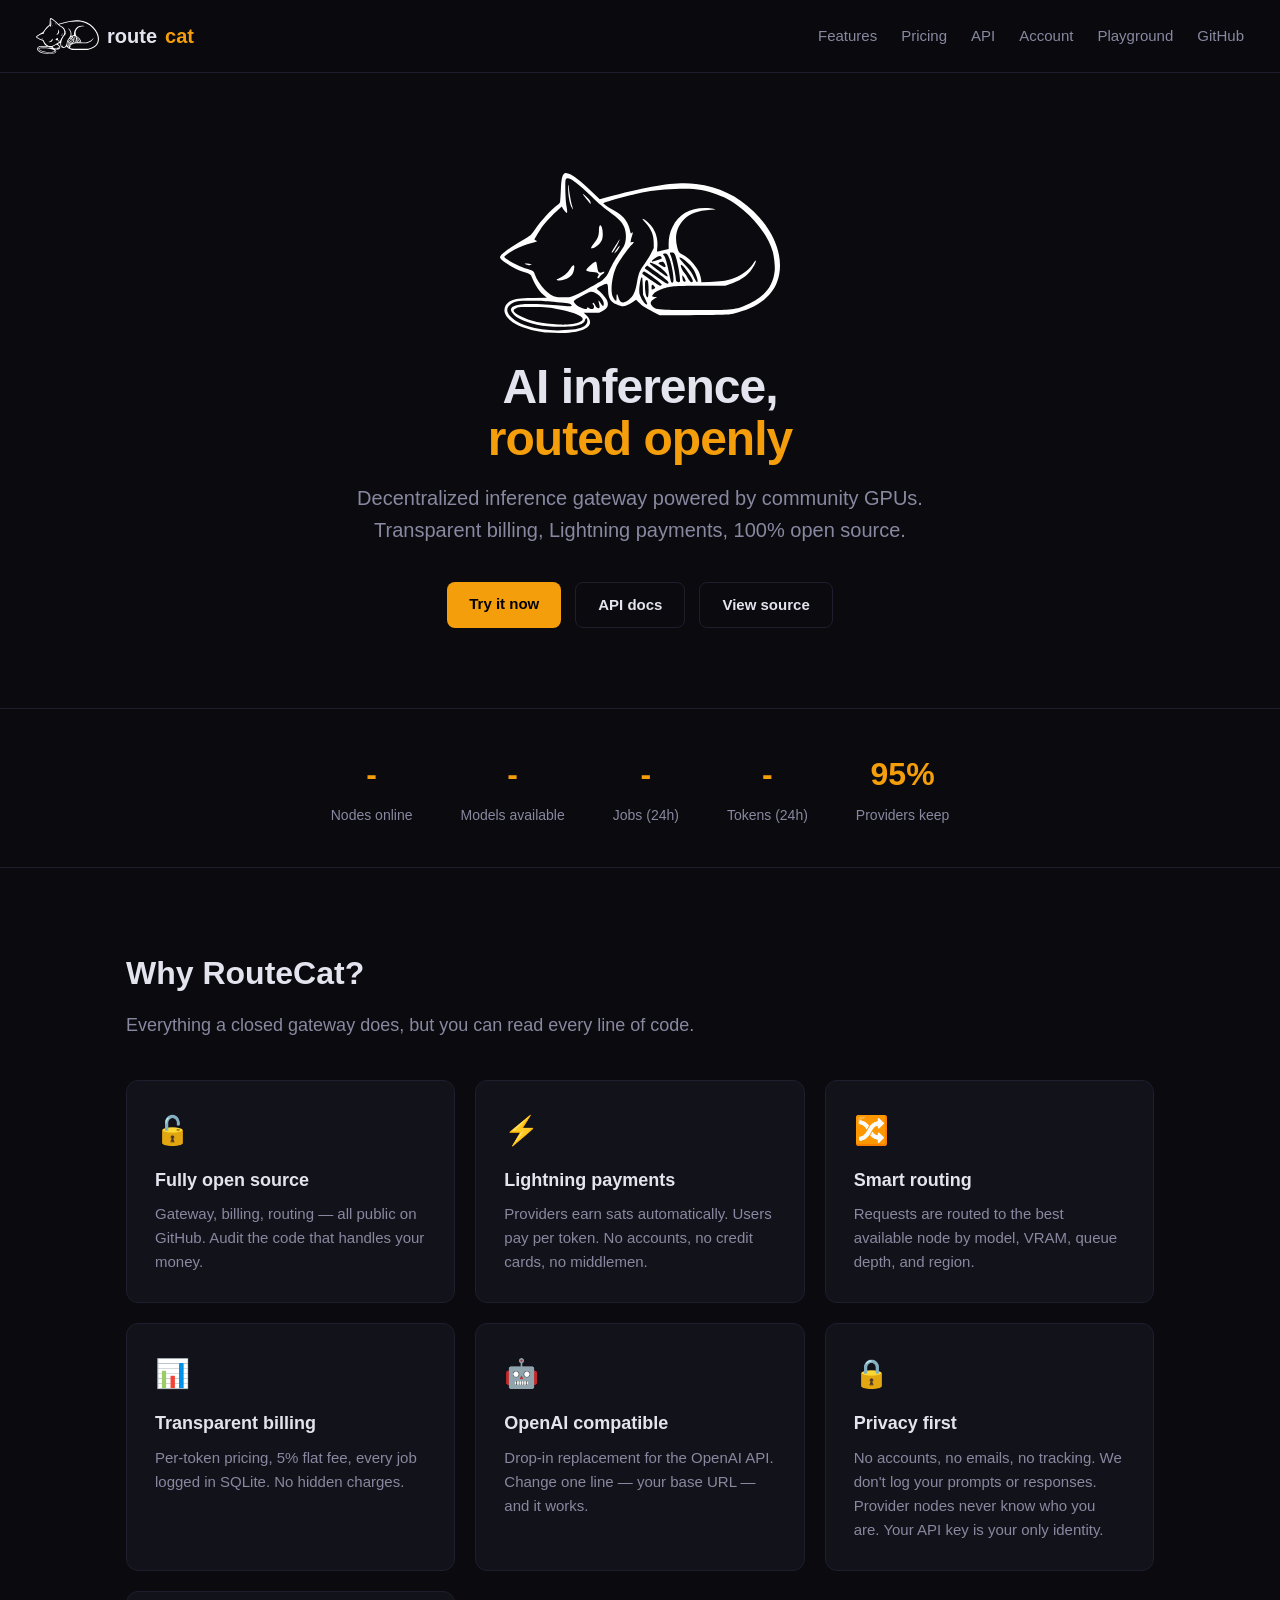
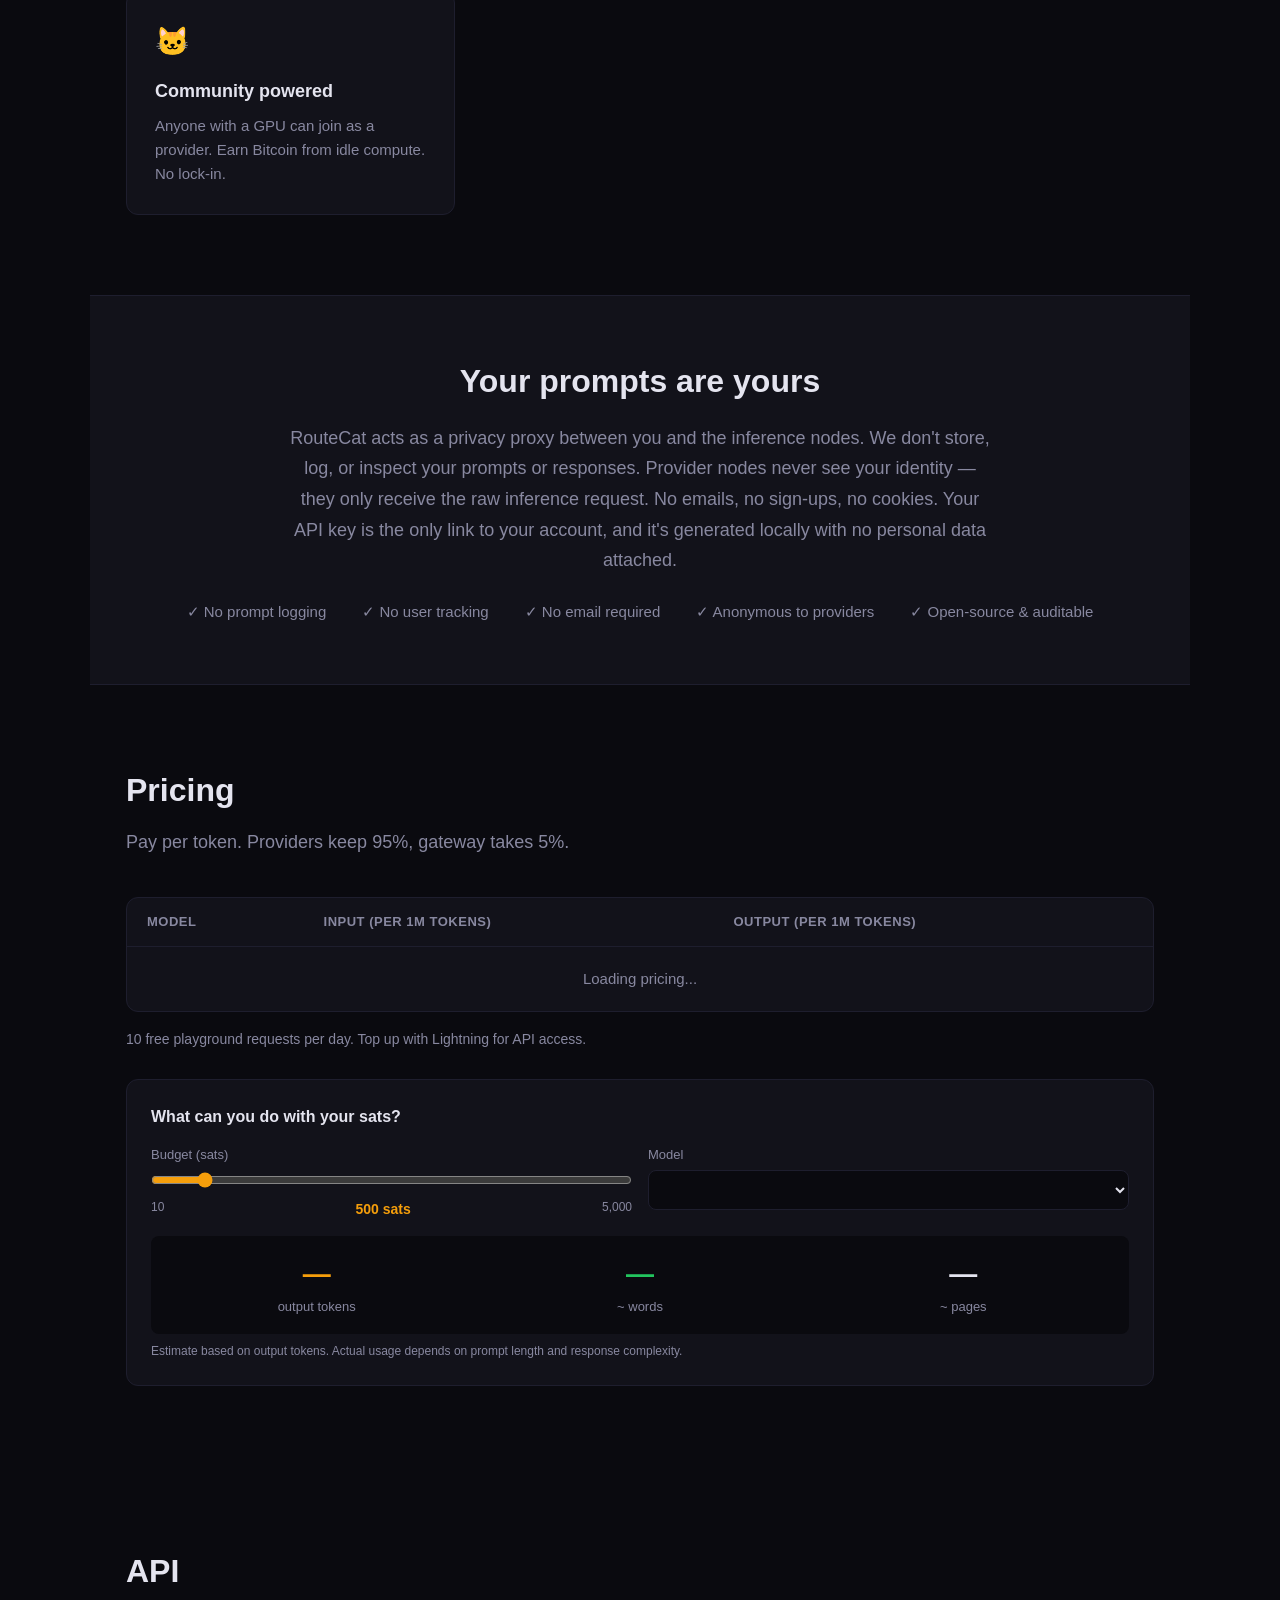
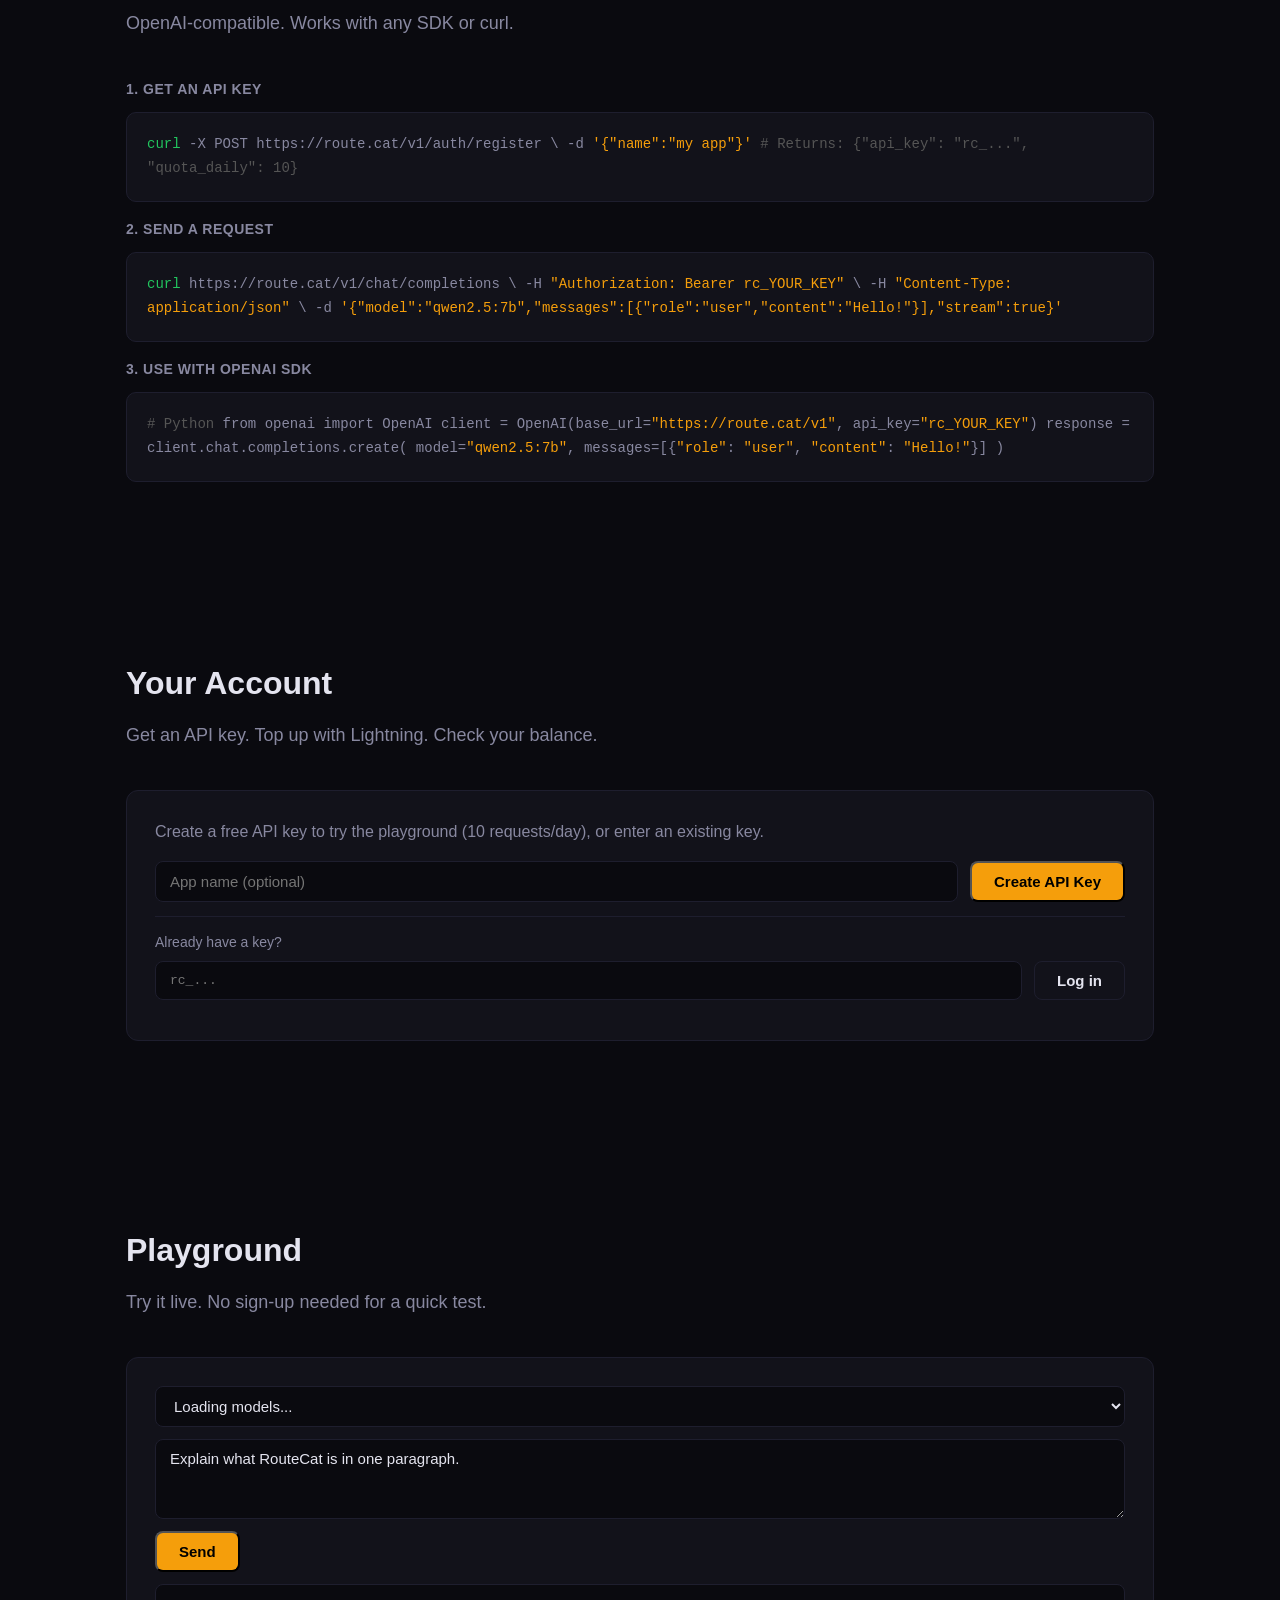
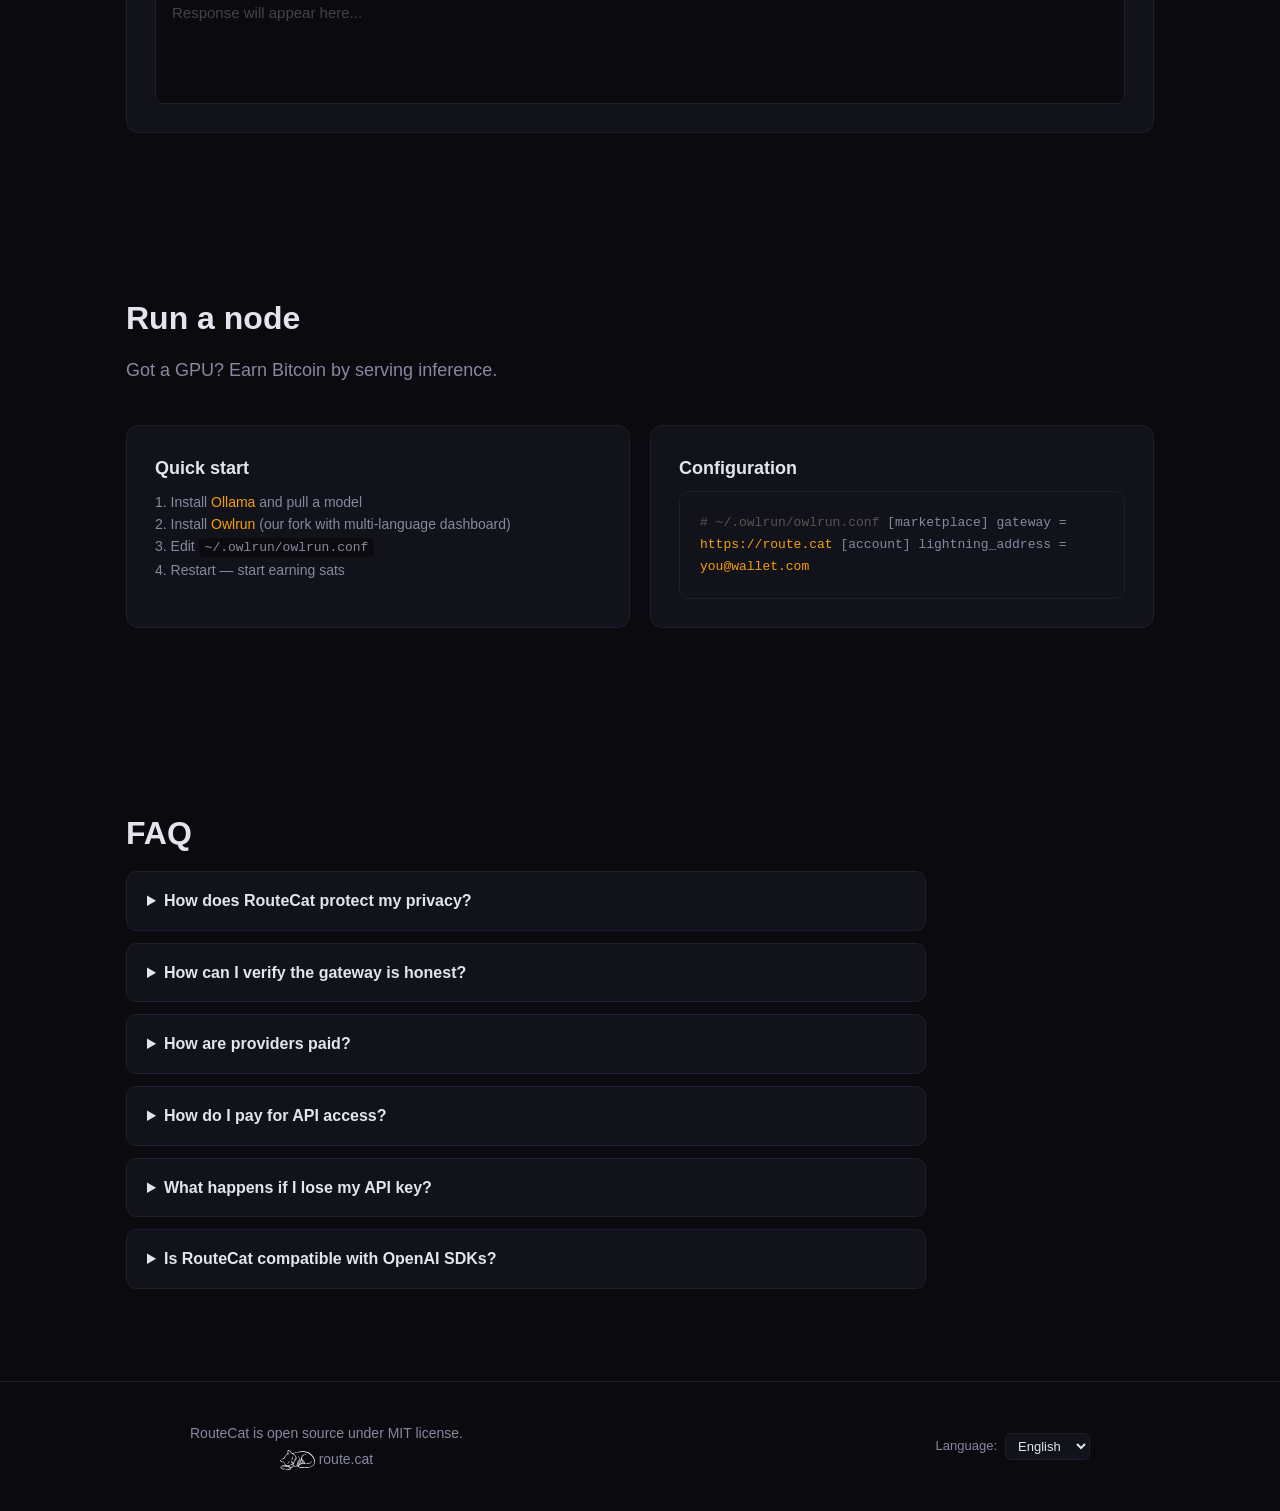
==== internal/web/static/index.html @ dd50c05f "feat: token calculator + stats bar shows "Providers keep 95%" Calculator: - Interactive slider (10-5" ====
<!DOCTYPE html>
<html lang="en">
<head>
<meta charset="UTF-8">
<meta name="viewport" content="width=device-width, initial-scale=1">
<title>RouteCat — Open-Source AI Inference Gateway</title>
<meta name="description" content="Decentralized, transparent AI inference powered by community GPUs. Pay with Lightning. 100% open source.">
<style>
  :root { --bg: #0a0a0f; --bg2: #12121a; --border: #1e1e2e; --text: #e4e4ef; --dim: #8888a0; --accent: #f59e0b; --green: #22c55e; --cat: #f59e0b; }
  * { box-sizing: border-box; margin: 0; padding: 0; }
  body { background: var(--bg); color: var(--text); font-family: -apple-system, BlinkMacSystemFont, "Segoe UI", sans-serif; line-height: 1.6; }
  a { color: var(--accent); text-decoration: none; }
  a:hover { text-decoration: underline; }

  /* Nav */
  nav { display: flex; justify-content: space-between; align-items: center; padding: 18px 36px; border-bottom: 1px solid var(--border); position: sticky; top: 0; background: rgba(10,10,15,0.95); backdrop-filter: blur(10px); z-index: 100; }
  .nav-logo { font-size: 20px; font-weight: 700; display: flex; align-items: center; gap: 8px; }
  .nav-logo span { color: var(--cat); }
  .logo-img { height: 36px; filter: invert(1); }
  .hero-logo { height: 160px; filter: invert(1); margin-bottom: 20px; }
  .nav-links { display: flex; gap: 24px; font-size: 15px; }
  .nav-links a { color: var(--dim); }
  .nav-links a:hover { color: var(--text); text-decoration: none; }
  .btn { display: inline-block; padding: 10px 22px; border-radius: 8px; font-weight: 600; font-size: 15px; cursor: pointer; transition: all 0.15s; text-decoration: none; }
  .btn-primary { background: var(--accent); color: #000; }
  .btn-primary:hover { background: #d97706; text-decoration: none; }
  .btn-outline { border: 1px solid var(--border); color: var(--text); background: transparent; }
  .btn-outline:hover { border-color: var(--accent); text-decoration: none; }

  /* Hero */
  .hero { text-align: center; padding: 100px 24px 80px; max-width: 800px; margin: 0 auto; }
  .hero-cat { font-size: 72px; margin-bottom: 20px; }
  .hero h1 { font-size: 48px; font-weight: 800; letter-spacing: -1px; margin-bottom: 16px; line-height: 1.1; }
  .hero h1 em { font-style: normal; color: var(--accent); }
  .hero p { font-size: 20px; color: var(--dim); margin-bottom: 36px; max-width: 600px; margin-left: auto; margin-right: auto; }
  .hero-btns { display: flex; gap: 14px; justify-content: center; flex-wrap: wrap; }

  /* Sections */
  section { padding: 80px 36px; max-width: 1100px; margin: 0 auto; }
  section h2 { font-size: 32px; font-weight: 700; margin-bottom: 12px; }
  section .subtitle { color: var(--dim); font-size: 18px; margin-bottom: 40px; }

  /* Features grid */
  .features { display: grid; grid-template-columns: repeat(auto-fit, minmax(280px, 1fr)); gap: 20px; }
  .feature { background: var(--bg2); border: 1px solid var(--border); border-radius: 12px; padding: 28px; }
  .feature-icon { font-size: 28px; margin-bottom: 12px; }
  .feature h3 { font-size: 18px; font-weight: 600; margin-bottom: 8px; }
  .feature p { font-size: 15px; color: var(--dim); }
  @media (max-width: 768px) { .features { grid-template-columns: 1fr; } }

  /* Pricing */
  .pricing-table { background: var(--bg2); border: 1px solid var(--border); border-radius: 12px; overflow: hidden; }
  .pricing-table table { width: 100%; border-collapse: collapse; }
  .pricing-table th { text-align: left; padding: 14px 20px; font-size: 13px; text-transform: uppercase; letter-spacing: 0.5px; color: var(--dim); border-bottom: 1px solid var(--border); }
  .pricing-table td { padding: 12px 20px; font-size: 15px; border-bottom: 1px solid var(--border); }
  .pricing-table tr:last-child td { border-bottom: none; }
  .pricing-table .price { color: var(--accent); font-weight: 600; font-variant-numeric: tabular-nums; }
  .pricing-note { margin-top: 16px; font-size: 14px; color: var(--dim); }

  /* API docs */
  .code-block { background: var(--bg2); border: 1px solid var(--border); border-radius: 10px; padding: 20px; font-family: "SF Mono", "Fira Code", monospace; font-size: 14px; overflow-x: auto; line-height: 1.7; color: var(--dim); margin-bottom: 16px; }
  .code-block .cmd { color: var(--green); }
  .code-block .str { color: var(--accent); }
  .code-block .comment { color: #555; }

  /* Playground */
  .playground { background: var(--bg2); border: 1px solid var(--border); border-radius: 12px; padding: 28px; }
  .pg-row { display: flex; gap: 12px; margin-bottom: 12px; }
  .pg-row select, .pg-row input, .pg-row textarea { flex: 1; padding: 10px 14px; background: var(--bg); color: var(--text); border: 1px solid var(--border); border-radius: 8px; font-size: 15px; font-family: inherit; }
  .pg-row textarea { min-height: 80px; resize: vertical; }
  #pg-output { background: var(--bg); border: 1px solid var(--border); border-radius: 8px; padding: 16px; min-height: 120px; font-size: 15px; line-height: 1.6; white-space: pre-wrap; color: var(--text); }
  #pg-output:empty::before { content: "Response will appear here..."; color: #444; }

  /* Stats bar */
  .stats-bar { display: flex; justify-content: center; gap: 48px; padding: 40px 24px; border-top: 1px solid var(--border); border-bottom: 1px solid var(--border); }
  .stat-item { text-align: center; }
  .stat-num { font-size: 32px; font-weight: 700; color: var(--accent); }
  .stat-label { font-size: 14px; color: var(--dim); margin-top: 4px; }

  /* Footer */
  footer { text-align: center; padding: 40px 24px; color: var(--dim); font-size: 14px; border-top: 1px solid var(--border); }
  footer a { color: var(--dim); }
</style>
</head>
<body>

<nav>
  <div class="nav-logo"><img src="/logo.svg" alt="RouteCat" class="logo-img"> route<span>cat</span></div>
  <div class="nav-links">
    <a href="#features" data-i18n="nav.feat">Features</a>
    <a href="#pricing" data-i18n="nav.price">Pricing</a>
    <a href="#api" data-i18n="nav.api">API</a>
    <a href="#account" data-i18n="nav.acct">Account</a>
    <a href="#playground" data-i18n="nav.pg">Playground</a>
    <a href="https://github.com/aaronFortuno/routecat" target="_blank">GitHub</a>
  </div>
</nav>

<div class="hero">
  <img src="/logo.svg" alt="RouteCat" class="hero-logo">
  <h1 data-i18n="hero.title">AI inference,<br><em>routed openly</em></h1>
  <p data-i18n="hero.sub">Decentralized inference gateway powered by community GPUs. Transparent billing, Lightning payments, 100% open source.</p>
  <div class="hero-btns">
    <a href="#playground" class="btn btn-primary" data-i18n="try">Try it now</a>
    <a href="#api" class="btn btn-outline" data-i18n="api.docs">API docs</a>
    <a href="https://github.com/aaronFortuno/routecat" class="btn btn-outline" target="_blank" data-i18n="source">View source</a>
  </div>
</div>

<div class="stats-bar">
  <div class="stat-item"><div class="stat-num" id="st-nodes">-</div><div class="stat-label" data-i18n="stats.nodes">Nodes online</div></div>
  <div class="stat-item"><div class="stat-num" id="st-models">-</div><div class="stat-label" data-i18n="stats.models">Models available</div></div>
  <div class="stat-item"><div class="stat-num" id="st-jobs-24h">-</div><div class="stat-label" data-i18n="stats.jobs">Jobs (24h)</div></div>
  <div class="stat-item"><div class="stat-num" id="st-tokens-24h">-</div><div class="stat-label" data-i18n="stats.tokens">Tokens (24h)</div></div>
  <div class="stat-item"><div class="stat-num" id="st-fee">95%</div><div class="stat-label" data-i18n="stats.fee">Providers keep</div></div>
</div>

<section id="features">
  <h2 data-i18n="feat.title">Why RouteCat?</h2>
  <p class="subtitle" data-i18n="feat.sub">Everything a closed gateway does, but you can read every line of code.</p>
  <div class="features">
    <div class="feature">
      <div class="feature-icon">🔓</div>
      <h3 data-i18n="feat.open.t">Fully open source</h3>
      <p data-i18n="feat.open.p">Gateway, billing, routing — all public on GitHub. Audit the code that handles your money.</p>
    </div>
    <div class="feature">
      <div class="feature-icon">⚡</div>
      <h3 data-i18n="feat.ln.t">Lightning payments</h3>
      <p data-i18n="feat.ln.p">Providers earn sats automatically. Users pay per token. No accounts, no credit cards, no middlemen.</p>
    </div>
    <div class="feature">
      <div class="feature-icon">🔀</div>
      <h3 data-i18n="feat.route.t">Smart routing</h3>
      <p data-i18n="feat.route.p">Requests are routed to the best available node by model, VRAM, queue depth, and region.</p>
    </div>
    <div class="feature">
      <div class="feature-icon">📊</div>
      <h3 data-i18n="feat.bill.t">Transparent billing</h3>
      <p data-i18n="feat.bill.p">Per-token pricing, 5% flat fee, every job logged in SQLite. No hidden charges.</p>
    </div>
    <div class="feature">
      <div class="feature-icon">🤖</div>
      <h3 data-i18n="feat.api.t">OpenAI compatible</h3>
      <p data-i18n="feat.api.p">Drop-in replacement for the OpenAI API. Change one line — your base URL — and it works.</p>
    </div>
    <div class="feature">
      <div class="feature-icon">🔒</div>
      <h3 data-i18n="feat.priv.t">Privacy first</h3>
      <p data-i18n="feat.priv.p">No accounts, no emails, no tracking. We don't log your prompts or responses. Provider nodes never know who you are. Your API key is your only identity.</p>
    </div>
    <div class="feature">
      <div class="feature-icon">🐱</div>
      <h3 data-i18n="feat.comm.t">Community powered</h3>
      <p data-i18n="feat.comm.p">Anyone with a GPU can join as a provider. Earn Bitcoin from idle compute. No lock-in.</p>
    </div>
  </div>
</section>

<section id="privacy" style="text-align:center;padding:60px 36px;border-top:1px solid var(--border);border-bottom:1px solid var(--border);background:var(--bg2)">
  <h2 style="margin-bottom:16px" data-i18n="priv.title">Your prompts are yours</h2>
  <p style="color:var(--dim);font-size:18px;max-width:700px;margin:0 auto 24px;line-height:1.7" data-i18n="priv.body">RouteCat acts as a privacy proxy between you and the inference nodes. We don't store, log, or inspect your prompts or responses. Provider nodes never see your identity — they only receive the raw inference request. No emails, no sign-ups, no cookies. Your API key is the only link to your account, and it's generated locally with no personal data attached.</p>
  <div style="display:flex;justify-content:center;gap:36px;flex-wrap:wrap;color:var(--dim);font-size:15px">
    <span>&#10003; No prompt logging</span>
    <span>&#10003; No user tracking</span>
    <span>&#10003; No email required</span>
    <span>&#10003; Anonymous to providers</span>
    <span>&#10003; Open-source & auditable</span>
  </div>
</section>

<section id="pricing">
  <h2 data-i18n="pricing.title">Pricing</h2>
  <p class="subtitle" data-i18n="pricing.sub">Pay per token. Providers keep 95%, gateway takes 5%.</p>
  <div class="pricing-table">
    <table>
      <thead><tr><th>Model</th><th>Input (per 1M tokens)</th><th>Output (per 1M tokens)</th></tr></thead>
      <tbody id="pricing-body">
        <tr><td colspan="3" style="color:var(--dim);text-align:center;padding:20px">Loading pricing...</td></tr>
      </tbody>
    </table>
  </div>
  <div class="pricing-note" data-i18n="pricing.note">10 free playground requests per day. Top up with Lightning for API access.</div>

  <!-- Token calculator -->
  <div style="margin-top:28px;padding:24px;background:var(--bg2);border:1px solid var(--border);border-radius:12px">
    <h3 style="font-size:16px;font-weight:600;margin-bottom:16px;color:var(--text)" data-i18n="calc.title">What can you do with your sats?</h3>
    <div style="display:flex;gap:16px;flex-wrap:wrap;align-items:flex-start">
      <div style="flex:1;min-width:200px">
        <label style="font-size:13px;color:var(--dim);display:block;margin-bottom:4px" data-i18n="calc.budget">Budget (sats)</label>
        <input type="range" id="calc-sats" min="10" max="5000" step="10" value="500" oninput="updateCalc()" style="width:100%;accent-color:var(--accent);cursor:pointer" />
        <div style="display:flex;justify-content:space-between;font-size:12px;color:var(--dim);margin-top:2px"><span>10</span><span id="calc-sats-val" style="color:var(--accent);font-weight:700;font-size:14px">500 sats</span><span>5,000</span></div>
      </div>
      <div style="flex:1;min-width:200px">
        <label style="font-size:13px;color:var(--dim);display:block;margin-bottom:4px" data-i18n="calc.model">Model</label>
        <select id="calc-model" onchange="updateCalc()" style="width:100%;padding:10px;border-radius:8px;border:1px solid var(--border);background:var(--bg);color:var(--text);font-size:14px;cursor:pointer"></select>
      </div>
    </div>
    <div id="calc-result" style="margin-top:16px;padding:16px;background:var(--bg);border-radius:8px;display:flex;gap:24px;flex-wrap:wrap">
      <div style="text-align:center;flex:1;min-width:120px">
        <div id="calc-tokens" style="font-size:28px;font-weight:700;color:var(--accent)">—</div>
        <div style="font-size:13px;color:var(--dim)" data-i18n="calc.output_tokens">output tokens</div>
      </div>
      <div style="text-align:center;flex:1;min-width:120px">
        <div id="calc-words" style="font-size:28px;font-weight:700;color:var(--green)">—</div>
        <div style="font-size:13px;color:var(--dim)" data-i18n="calc.words">~ words</div>
      </div>
      <div style="text-align:center;flex:1;min-width:120px">
        <div id="calc-pages" style="font-size:28px;font-weight:700;color:var(--text)">—</div>
        <div style="font-size:13px;color:var(--dim)" data-i18n="calc.pages">~ pages</div>
      </div>
    </div>
    <div style="margin-top:8px;font-size:12px;color:var(--dim)" data-i18n="calc.note">Estimate based on output tokens. Actual usage depends on prompt length and response complexity.</div>
  </div>
</section>

<section id="api">
  <h2 data-i18n="api.title">API</h2>
  <p class="subtitle" data-i18n="api.sub">OpenAI-compatible. Works with any SDK or curl.</p>

  <h3 style="margin-bottom:12px;color:var(--dim);font-size:14px;text-transform:uppercase;letter-spacing:0.5px">1. Get an API key</h3>
  <div class="code-block">
<span class="cmd">curl</span> -X POST https://route.cat/v1/auth/register \
  -d <span class="str">'{"name":"my app"}'</span>
<span class="comment"># Returns: {"api_key": "rc_...", "quota_daily": 10}</span>
  </div>

  <h3 style="margin-bottom:12px;color:var(--dim);font-size:14px;text-transform:uppercase;letter-spacing:0.5px">2. Send a request</h3>
  <div class="code-block">
<span class="cmd">curl</span> https://route.cat/v1/chat/completions \
  -H <span class="str">"Authorization: Bearer rc_YOUR_KEY"</span> \
  -H <span class="str">"Content-Type: application/json"</span> \
  -d <span class="str">'{"model":"qwen2.5:7b","messages":[{"role":"user","content":"Hello!"}],"stream":true}'</span>
  </div>

  <h3 style="margin-bottom:12px;color:var(--dim);font-size:14px;text-transform:uppercase;letter-spacing:0.5px">3. Use with OpenAI SDK</h3>
  <div class="code-block">
<span class="comment"># Python</span>
from openai import OpenAI
client = OpenAI(base_url=<span class="str">"https://route.cat/v1"</span>, api_key=<span class="str">"rc_YOUR_KEY"</span>)
response = client.chat.completions.create(
    model=<span class="str">"qwen2.5:7b"</span>,
    messages=[{<span class="str">"role"</span>: <span class="str">"user"</span>, <span class="str">"content"</span>: <span class="str">"Hello!"</span>}]
)
  </div>
</section>

<section id="account">
  <h2 data-i18n="account.title">Your Account</h2>
  <p class="subtitle" data-i18n="account.sub">Get an API key. Top up with Lightning. Check your balance.</p>
  <div class="playground" style="margin-bottom:24px">
    <div id="acct-no-key">
      <p style="color:var(--dim);margin-bottom:16px">Create a free API key to try the playground (10 requests/day), or enter an existing key.</p>
      <div class="pg-row">
        <input id="acct-name" type="text" placeholder="App name (optional)" style="flex:1" />
        <button class="btn btn-primary" onclick="createKey()" style="flex:none">Create API Key</button>
      </div>
      <div style="margin-top:14px;padding-top:14px;border-top:1px solid var(--border)">
        <p style="color:var(--dim);font-size:14px;margin-bottom:8px">Already have a key?</p>
        <div class="pg-row">
          <input id="acct-login-key" type="text" placeholder="rc_..." style="flex:1;font-family:monospace;font-size:13px" />
          <button class="btn btn-outline" onclick="loginWithKey()" style="flex:none">Log in</button>
        </div>
        <div id="acct-login-error" style="display:none;color:#ef4444;font-size:13px;margin-top:6px"></div>
      </div>
    </div>
    <!-- Key reveal dialog (shown once on creation) -->
    <div id="acct-key-reveal" style="display:none;padding:20px;background:var(--bg);border:2px solid var(--accent);border-radius:10px;margin-bottom:16px">
      <p style="color:var(--accent);font-weight:700;font-size:15px;margin-bottom:8px">&#9888; Save your API Key now!</p>
      <p style="color:var(--dim);font-size:13px;margin-bottom:12px">This key will not be shown again. If you lose it, you lose access to any funds deposited. Copy it and store it safely.</p>
      <div style="display:flex;gap:8px;align-items:center">
        <input id="acct-key-copy" type="text" readonly style="flex:1;padding:10px;background:var(--bg2);color:var(--accent);border:1px solid var(--border);border-radius:6px;font-family:monospace;font-size:13px" />
        <button class="btn btn-primary" onclick="copyKey()" id="acct-copy-btn" style="flex:none;padding:10px 18px">Copy</button>
      </div>
      <button class="btn btn-outline" onclick="dismissKeyReveal()" style="margin-top:12px;width:100%">I've saved my key — continue</button>
    </div>
    <div id="acct-has-key" style="display:none">
      <div class="stat" style="margin-bottom:8px"><span class="stat-label">API Key</span><span style="display:flex;align-items:center;gap:8px"><span class="stat-value" id="acct-key" style="font-family:monospace;font-size:13px;color:var(--dim)"></span><button onclick="logout()" style="background:none;border:1px solid var(--border);color:var(--dim);border-radius:4px;padding:2px 8px;cursor:pointer;font-size:11px">Logout</button></span></div>
      <div class="stat" style="margin-bottom:8px"><span class="stat-label">Balance</span><span class="stat-value" id="acct-balance" style="color:var(--green);font-weight:700">0 sats</span></div>
      <div class="stat" style="margin-bottom:16px"><span class="stat-label">Free requests remaining</span><span class="stat-value" id="acct-free">-</span></div>
      <div style="display:flex;gap:8px;align-items:center;flex-wrap:wrap">
        <span style="font-size:14px;color:var(--dim)">Top up:</span>
        <button class="btn btn-outline" onclick="topUp(100)" style="padding:6px 14px;font-size:13px">100 sats</button>
        <button class="btn btn-outline" onclick="topUp(500)" style="padding:6px 14px;font-size:13px">500 sats</button>
        <button class="btn btn-outline" onclick="topUp(1000)" style="padding:6px 14px;font-size:13px">1,000 sats</button>
        <button class="btn btn-outline" onclick="topUp(5000)" style="padding:6px 14px;font-size:13px">5,000 sats</button>
      </div>
      <div id="acct-invoice" style="display:none;margin-top:16px;padding:16px;background:var(--bg);border:1px solid var(--border);border-radius:10px">
        <p style="font-size:14px;color:var(--dim);margin-bottom:8px">Pay this Lightning invoice:</p>
        <textarea id="acct-bolt11" readonly style="width:100%;height:60px;background:var(--bg2);color:var(--text);border:1px solid var(--border);border-radius:6px;padding:8px;font-size:11px;font-family:monospace;resize:none;box-sizing:border-box"></textarea>
        <div style="display:flex;justify-content:space-between;align-items:center;margin-top:8px">
          <span id="acct-inv-status" style="font-size:13px;color:var(--dim)">Waiting for payment...</span>
          <button class="btn btn-outline" onclick="copyInvoice()" style="padding:4px 12px;font-size:12px">Copy</button>
        </div>
      </div>
    </div>
  </div>
</section>

<section id="playground">
  <h2 data-i18n="pg.title">Playground</h2>
  <p class="subtitle" data-i18n="pg.sub">Try it live. No sign-up needed for a quick test.</p>
  <div class="playground">
    <div class="pg-row">
      <select id="pg-model"><option value="">Loading models...</option></select>
    </div>
    <div class="pg-row">
      <textarea id="pg-input" placeholder="Type your message...">Explain what RouteCat is in one paragraph.</textarea>
    </div>
    <div class="pg-row">
      <button class="btn btn-primary" onclick="runPlayground()" id="pg-btn" style="flex:none">Send</button>
    </div>
    <div id="pg-output"></div>
  </div>
</section>

<section id="providers">
  <h2 data-i18n="prov.title">Run a node</h2>
  <p class="subtitle" data-i18n="prov.sub">Got a GPU? Earn Bitcoin by serving inference.</p>
  <div style="display:grid;grid-template-columns:1fr 1fr;gap:20px;margin-bottom:20px">
    <div class="feature">
      <h3 style="margin-bottom:8px">Quick start</h3>
      <p style="font-size:14px;color:var(--dim);line-height:1.6">1. Install <a href="https://ollama.com">Ollama</a> and pull a model<br>2. Install <a href="https://github.com/aaronFortuno/owlrun">Owlrun</a> (our fork with multi-language dashboard)<br>3. Edit <code style="background:var(--bg);padding:2px 6px;border-radius:4px;font-size:13px">~/.owlrun/owlrun.conf</code><br>4. Restart — start earning sats</p>
    </div>
    <div class="feature">
      <h3 style="margin-bottom:8px">Configuration</h3>
      <div class="code-block" style="margin:0;font-size:13px">
<span class="comment"># ~/.owlrun/owlrun.conf</span>
[marketplace]
gateway = <span class="str">https://route.cat</span>

[account]
lightning_address = <span class="str">you@wallet.com</span>
      </div>
    </div>
  </div>
</section>

<section id="faq">
  <h2 data-i18n="faq.title">FAQ</h2>
  <div style="max-width:800px">
    <details style="margin-bottom:12px;padding:16px 20px;background:var(--bg2);border:1px solid var(--border);border-radius:10px">
      <summary style="cursor:pointer;font-weight:600;font-size:16px;color:var(--text)">How does RouteCat protect my privacy?</summary>
      <p style="margin-top:10px;color:var(--dim);line-height:1.7">RouteCat acts as a proxy between you and the inference nodes. Your prompts and responses are forwarded in real time and never stored. Provider nodes only see the raw model request — they don't know who you are. No emails, no cookies, no tracking. Your API key is your only identity, and it carries no personal information.</p>
    </details>
    <details style="margin-bottom:12px;padding:16px 20px;background:var(--bg2);border:1px solid var(--border);border-radius:10px">
      <summary style="cursor:pointer;font-weight:600;font-size:16px;color:var(--text)">How can I verify the gateway is honest?</summary>
      <p style="margin-top:10px;color:var(--dim);line-height:1.7">Three ways: (1) The code is <a href="https://github.com/aaronFortuno/routecat">open source</a> — read it yourself. (2) The <code>/v1/stats</code> endpoint shows the exact git commit hash of the running binary — you can rebuild from source and compare. (3) The <code>/v1/audit</code> endpoint shows all completed jobs with token counts, earnings, and fees — no hidden charges.</p>
    </details>
    <details style="margin-bottom:12px;padding:16px 20px;background:var(--bg2);border:1px solid var(--border);border-radius:10px">
      <summary style="cursor:pointer;font-weight:600;font-size:16px;color:var(--text)">How are providers paid?</summary>
      <p style="margin-top:10px;color:var(--dim);line-height:1.7">Providers set a Lightning address and a payout threshold (in sats). When their earned balance exceeds the threshold, the gateway automatically sends a Lightning payment. Providers keep 95% of every job — the gateway takes a flat 5% fee. All payouts are verifiable on-chain via the payment hash.</p>
    </details>
    <details style="margin-bottom:12px;padding:16px 20px;background:var(--bg2);border:1px solid var(--border);border-radius:10px">
      <summary style="cursor:pointer;font-weight:600;font-size:16px;color:var(--text)">How do I pay for API access?</summary>
      <p style="margin-top:10px;color:var(--dim);line-height:1.7">Create an API key (free, 10 playground requests/day). For API access, top up your balance by paying a Lightning invoice — any amount from 10 to 100,000 sats. Your balance is deducted per-token based on the model's pricing. No subscriptions, no minimum commitments.</p>
    </details>
    <details style="margin-bottom:12px;padding:16px 20px;background:var(--bg2);border:1px solid var(--border);border-radius:10px">
      <summary style="cursor:pointer;font-weight:600;font-size:16px;color:var(--text)">What happens if I lose my API key?</summary>
      <p style="margin-top:10px;color:var(--dim);line-height:1.7">Your API key is shown only once when you create it. If you lose it, you lose access to any remaining balance. There is no recovery mechanism — this is by design, as we don't collect any personal data to verify your identity. Always save your key securely.</p>
    </details>
    <details style="margin-bottom:12px;padding:16px 20px;background:var(--bg2);border:1px solid var(--border);border-radius:10px">
      <summary style="cursor:pointer;font-weight:600;font-size:16px;color:var(--text)">Is RouteCat compatible with OpenAI SDKs?</summary>
      <p style="margin-top:10px;color:var(--dim);line-height:1.7">Yes. Set <code>base_url="https://route.cat/v1"</code> and your API key in any OpenAI-compatible client (Python, Node.js, curl). Streaming, chat completions, and model listing all work the same way.</p>
    </details>
  </div>
</section>

<footer>
  <div style="display:flex;justify-content:space-between;align-items:center;flex-wrap:wrap;gap:16px;max-width:900px;margin:0 auto">
    <div>
      <p>RouteCat is <a href="https://github.com/aaronFortuno/routecat">open source</a> under MIT license.</p>
      <p style="margin-top:4px"><img src="/logo.svg" alt="RouteCat" style="height:20px;filter:invert(1);vertical-align:middle"> route.cat</p>
    </div>
    <div style="display:flex;align-items:center;gap:8px">
      <span style="font-size:13px">Language:</span>
      <select id="lang-select" onchange="switchLang(this.value)" style="padding:4px 8px;border-radius:6px;border:1px solid var(--border);background:var(--bg2);color:var(--text);font-size:13px;cursor:pointer">
        <option value="en">English</option>
        <option value="ca">Catal&agrave;</option>
        <option value="es">Espa&ntilde;ol</option>
      </select>
    </div>
  </div>
</footer>

<script>
function formatTokens(n) {
  if (n >= 1000000) return (n/1000000).toFixed(1) + 'M';
  if (n >= 1000) return (n/1000).toFixed(1) + 'K';
  return n.toString();
}

// Load live stats
async function loadStats() {
  try {
    // Gateway stats
    var sr = await fetch('/v1/stats');
    var stats = await sr.json();
    document.getElementById('st-nodes').textContent = stats.nodes_online || 0;
    document.getElementById('st-jobs-24h').textContent = (stats.jobs_24h || 0).toLocaleString();
    document.getElementById('st-tokens-24h').textContent = formatTokens(stats.tokens_24h || 0);

    // Models
    var r = await fetch('/v1/models');
    var d = await r.json();
    var models = d.data || [];
    document.getElementById('st-models').textContent = models.length;

    // Pricing table (sorted by output price descending — best models first)
    if (models.length > 0) {
      var rows = models.sort(function(a,b) {
        var pa = (a.routecat_pricing || {}).per_m_output_usd || 0;
        var pb = (b.routecat_pricing || {}).per_m_output_usd || 0;
        return pb - pa;
      }).map(function(m) {
        var p = m.routecat_pricing;
        var inp = p ? '$' + p.per_m_input_usd.toFixed(4) : '—';
        var out = p ? '$' + p.per_m_output_usd.toFixed(4) : '—';
        return '<tr><td>' + m.id + '</td><td class="price">' + inp + '</td><td class="price">' + out + '</td></tr>';
      }).join('');
      document.getElementById('pricing-body').innerHTML = rows;
    }

    // Calculator
    updateCalcModels(models);

    // Playground model selector (sorted by price desc, with pricing)
    var sel = document.getElementById('pg-model');
    sel.innerHTML = models.sort(function(a,b) {
      var pa = (a.routecat_pricing || {}).per_m_output_usd || 0;
      var pb = (b.routecat_pricing || {}).per_m_output_usd || 0;
      return pb - pa;
    }).map(function(m) {
      var p = m.routecat_pricing;
      var label = m.id;
      if (p) label += '  (in: $' + p.per_m_input_usd.toFixed(4) + ' / out: $' + p.per_m_output_usd.toFixed(4) + ')';
      return '<option value="' + m.id + '">' + label + '</option>';
    }).join('');
  } catch(e) {}
}
loadStats();
setInterval(loadStats, 30000);

// ── Token calculator ──────────────────────────────────────────
var _calcModels = [];
function updateCalcModels(models) {
  _calcModels = models;
  var sel = document.getElementById('calc-model');
  sel.innerHTML = models.sort(function(a,b) {
    var pa = (a.routecat_pricing || {}).per_m_output_usd || 0;
    var pb = (b.routecat_pricing || {}).per_m_output_usd || 0;
    return pb - pa;
  }).map(function(m) {
    var p = m.routecat_pricing;
    var price = p ? '$' + p.per_m_output_usd.toFixed(3) + '/M out' : '';
    return '<option value="' + m.id + '" data-in="' + (p?p.per_m_input_usd:0.01) + '" data-out="' + (p?p.per_m_output_usd:0.03) + '">' + m.id + (price ? '  (' + price + ')' : '') + '</option>';
  }).join('');
  updateCalc();
}

function updateCalc() {
  var sats = parseInt(document.getElementById('calc-sats').value);
  document.getElementById('calc-sats-val').textContent = sats.toLocaleString() + ' sats';
  var sel = document.getElementById('calc-model');
  var opt = sel.options[sel.selectedIndex];
  if (!opt) return;
  var priceOut = parseFloat(opt.getAttribute('data-out'));
  if (!priceOut || priceOut <= 0) return;

  // Convert sats to USD: sats / 100,000,000 * btcPrice
  var btcPrice = 70000; // fallback
  try { btcPrice = parseFloat(document.getElementById('st-fee').closest('.stats-bar').querySelector('#st-nodes').textContent) > 0 ? 70000 : 70000; } catch(e) {}
  // Fetch live BTC price from our stats
  fetch('/v1/stats').then(function(r){return r.json()}).then(function(d){ if(d.btc_usd) btcPrice = d.btc_usd; doCalc(sats, priceOut, btcPrice); }).catch(function(){ doCalc(sats, priceOut, btcPrice); });
}

function doCalc(sats, pricePerMOut, btcPrice) {
  var usd = sats / 100000000 * btcPrice;
  var tokens = Math.floor(usd / pricePerMOut * 1000000);
  var words = Math.floor(tokens * 0.75); // ~0.75 words per token
  var pages = Math.round(words / 300 * 10) / 10; // ~300 words per page

  document.getElementById('calc-tokens').textContent = tokens >= 1000000 ? (tokens/1000000).toFixed(1) + 'M' : tokens >= 1000 ? (tokens/1000).toFixed(0) + 'K' : tokens;
  document.getElementById('calc-words').textContent = words >= 1000000 ? (words/1000000).toFixed(1) + 'M' : words >= 1000 ? (words/1000).toFixed(0) + 'K' : words;
  document.getElementById('calc-pages').textContent = pages >= 100 ? Math.round(pages) : pages.toFixed(1);
}

// ── Account management ──────────────────────────────��───────────
var _pgKey = localStorage.getItem('routecat-key') || '';
var _pollInvoice = null;

function maskKey(k) { return k ? k.substring(0, 6) + '...' + k.substring(k.length - 4) : ''; }

function showAccountState() {
  if (_pgKey) {
    document.getElementById('acct-no-key').style.display = 'none';
    document.getElementById('acct-has-key').style.display = '';
    document.getElementById('acct-key').textContent = maskKey(_pgKey);
    refreshBalance();
  } else {
    document.getElementById('acct-no-key').style.display = '';
    document.getElementById('acct-has-key').style.display = 'none';
  }
}

function logout() {
  _pgKey = '';
  localStorage.removeItem('routecat-key');
  showAccountState();
}

async function createKey() {
  var name = document.getElementById('acct-name').value.trim() || 'web';
  try {
    var r = await fetch('/v1/auth/register', {method:'POST', headers:{'Content-Type':'application/json'}, body:JSON.stringify({name:name})});
    var d = await r.json();
    if (d.error) { alert(d.error); return; }
    _pgKey = d.api_key;
    localStorage.setItem('routecat-key', _pgKey);
    // Show key reveal dialog
    document.getElementById('acct-no-key').style.display = 'none';
    document.getElementById('acct-key-reveal').style.display = '';
    document.getElementById('acct-key-copy').value = _pgKey;
  } catch(e) { alert('Error: ' + e.message); }
}

function copyKey() {
  var inp = document.getElementById('acct-key-copy');
  inp.select(); document.execCommand('copy');
  document.getElementById('acct-copy-btn').textContent = 'Copied!';
  setTimeout(function() { document.getElementById('acct-copy-btn').textContent = 'Copy'; }, 2000);
}

function dismissKeyReveal() {
  document.getElementById('acct-key-reveal').style.display = 'none';
  showAccountState();
}

async function loginWithKey() {
  var key = document.getElementById('acct-login-key').value.trim();
  var errEl = document.getElementById('acct-login-error');
  errEl.style.display = 'none';
  if (!key || !key.startsWith('rc_')) {
    errEl.textContent = 'Invalid key format — must start with rc_';
    errEl.style.display = '';
    return;
  }
  try {
    var r = await fetch('/v1/auth/balance', {headers:{'Authorization':'Bearer ' + key}});
    if (!r.ok) {
      errEl.textContent = 'Key not found or invalid';
      errEl.style.display = '';
      return;
    }
    _pgKey = key;
    localStorage.setItem('routecat-key', _pgKey);
    showAccountState();
  } catch(e) {
    errEl.textContent = 'Connection error';
    errEl.style.display = '';
  }
}

async function refreshBalance() {
  if (!_pgKey) return;
  try {
    var r = await fetch('/v1/auth/balance', {headers:{'Authorization':'Bearer ' + _pgKey}});
    if (!r.ok) {
      // Key no longer valid on server — auto logout
      logout();
      return;
    }
    var d = await r.json();
    document.getElementById('acct-balance').textContent = (d.balance_sats || 0) + ' sats';
    document.getElementById('acct-free').textContent = d.free_remaining;
  } catch(e) {}
}

async function topUp(sats) {
  if (!_pgKey) return;
  try {
    var r = await fetch('/v1/auth/topup', {method:'POST', headers:{'Authorization':'Bearer ' + _pgKey, 'Content-Type':'application/json'}, body:JSON.stringify({amount_sats:sats})});
    var d = await r.json();
    if (d.error) { alert(d.error); return; }
    document.getElementById('acct-bolt11').value = d.invoice;
    document.getElementById('acct-invoice').style.display = '';
    document.getElementById('acct-inv-status').textContent = 'Waiting for payment...';
    document.getElementById('acct-inv-status').style.color = 'var(--dim)';
    // Poll for payment
    if (_pollInvoice) clearInterval(_pollInvoice);
    _pollInvoice = setInterval(async function() {
      var b = await (await fetch('/v1/auth/balance', {headers:{'Authorization':'Bearer ' + _pgKey}})).json();
      document.getElementById('acct-balance').textContent = (b.balance_sats || 0) + ' sats';
      document.getElementById('acct-free').textContent = b.free_remaining;
      if (b.balance_sats > 0) {
        document.getElementById('acct-inv-status').textContent = 'Payment received!';
        document.getElementById('acct-inv-status').style.color = 'var(--green)';
        clearInterval(_pollInvoice);
        _pollInvoice = null;
        setTimeout(function() { document.getElementById('acct-invoice').style.display = 'none'; }, 3000);
      }
    }, 3000);
  } catch(e) { alert('Error: ' + e.message); }
}

function copyInvoice() {
  var ta = document.getElementById('acct-bolt11');
  ta.select(); document.execCommand('copy');
}

showAccountState();
setInterval(refreshBalance, 15000);

// Playground — requires key from Account section
function ensureKey() {
  return _pgKey || '';
}

async function runPlayground() {
  var btn = document.getElementById('pg-btn');
  var out = document.getElementById('pg-output');
  var model = document.getElementById('pg-model').value;
  var input = document.getElementById('pg-input').value.trim();
  if (!model || !input) return;

  btn.disabled = true; btn.textContent = 'Generating...';
  out.textContent = '';

  var key = ensureKey();
  if (!key) { out.textContent = 'Create an API key in the Account section above first.'; btn.disabled = false; btn.textContent = 'Send'; return; }

  try {
    var resp = await fetch('/v1/chat/completions', {
      method: 'POST',
      headers: {'Authorization': 'Bearer ' + key, 'Content-Type': 'application/json', 'X-Playground': 'true'},
      body: JSON.stringify({model: model, messages: [{role:'user', content: input}], stream: true})
    });

    var reader = resp.body.getReader();
    var decoder = new TextDecoder();
    var buf = '';

    while (true) {
      var result = await reader.read();
      if (result.done) break;
      buf += decoder.decode(result.value, {stream: true});
      var lines = buf.split('\n');
      buf = lines.pop();
      for (var i = 0; i < lines.length; i++) {
        var line = lines[i].trim();
        if (!line.startsWith('data: ')) continue;
        var data = line.substring(6);
        if (data === '[DONE]') continue;
        try {
          var chunk = JSON.parse(data);
          if (chunk.choices && chunk.choices[0] && chunk.choices[0].delta && chunk.choices[0].delta.content) {
            out.textContent += chunk.choices[0].delta.content;
          }
        } catch(e) {}
      }
    }
  } catch(e) {
    out.textContent = 'Error: ' + e.message;
  }
  btn.disabled = false; btn.textContent = 'Send';
}

// ── i18n ──────────────────────────────────────────────────────
var _i18n = {
  ca: {
    "hero.title": "Infer\u00e8ncia IA,<br><em>enrutada obertament</em>",
    "hero.sub": "Passarel\u00b7la d'infer\u00e8ncia descentralitzada impulsada per GPUs comunit\u00e0ries. Facturaci\u00f3 transparent, pagaments Lightning, 100% codi obert.",
    "stats.nodes": "Nodes en l\u00ednia", "stats.models": "Models disponibles", "stats.jobs": "Treballs (24h)", "stats.tokens": "Tokens (24h)", "stats.fee": "Comissi\u00f3",
    "feat.title": "Per qu\u00e8 RouteCat?", "feat.sub": "Tot el que fa una passarel\u00b7la tancada, per\u00f2 pots llegir cada l\u00ednia de codi.",
    "feat.open.t": "Totalment codi obert", "feat.open.p": "Passarel\u00b7la, facturaci\u00f3, enrutament \u2014 tot p\u00fablic a GitHub.",
    "feat.ln.t": "Pagaments Lightning", "feat.ln.p": "Els prove\u00efdors guanyen sats autom\u00e0ticament. Els usuaris paguen per token.",
    "feat.route.t": "Enrutament intel\u00b7ligent", "feat.route.p": "Les peticions s'enruten al millor node per model, VRAM i regi\u00f3.",
    "feat.bill.t": "Facturaci\u00f3 transparent", "feat.bill.p": "Preu per token, 5% de comissi\u00f3, cada treball registrat.",
    "feat.api.t": "Compatible amb OpenAI", "feat.api.p": "Substituci\u00f3 directa. Canvia la base_url i funciona.",
    "feat.priv.t": "Privacitat primer", "feat.priv.p": "No registrem els teus prompts. Els nodes no saben qui ets. Sense emails, sense cookies.",
    "feat.comm.t": "Impulsat per la comunitat", "feat.comm.p": "Qualsevol amb una GPU pot unir-se. Guanya Bitcoin amb la computaci\u00f3 ociosa.",
    "priv.title": "Els teus prompts s\u00f3n teus",
    "priv.body": "RouteCat actua com a proxy de privacitat entre tu i els nodes d'infer\u00e8ncia. No emmagatzemem, registrem ni inspeccionem els teus prompts o respostes. Els nodes prove\u00efdors mai veuen la teva identitat. Sense emails, sense registres, sense cookies. La teva clau API \u00e9s l'\u00fanica connexi\u00f3 amb el teu compte.",
    "pricing.title": "Preus", "pricing.sub": "Paga per token. Els prove\u00efdors es queden el 95%, la passarel\u00b7la es queda el 5%.",
    "pricing.note": "10 peticions gratu\u00eftes al playground. Recarrega amb Lightning per acc\u00e9s API.",
    "faq.title": "Preguntes freq\u00fcents",
    "account.title": "El teu compte", "account.sub": "Obt\u00e9 una clau API. Recarrega amb Lightning. Consulta el teu saldo.",
    "pg.title": "Playground", "pg.sub": "Prova-ho en directe.",
    "prov.title": "Executa un node", "prov.sub": "Tens una GPU? Guanya Bitcoin servint infer\u00e8ncia.",
    "nav.feat": "Caracter\u00edstiques", "nav.price": "Preus", "nav.api": "API", "nav.acct": "Compte", "nav.pg": "Playground",
    "api.title": "API", "api.sub": "Compatible amb OpenAI. Funciona amb qualsevol SDK o curl.",
    "calc.title": "Qu\u00e8 pots fer amb els teus sats?", "calc.budget": "Pressupost (sats)", "calc.model": "Model",
    "calc.output_tokens": "tokens de sortida", "calc.words": "~ paraules", "calc.pages": "~ p\u00e0gines",
    "calc.note": "Estimaci\u00f3 basada en tokens de sortida. L'\u00fas real dep\u00e8n del prompt i la complexitat de la resposta.",
    "stats.fee": "Es queda el node",
    "try": "Prova-ho", "api.docs": "Docs API", "source": "Codi font", "send": "Enviar"
  },
  es: {
    "hero.title": "Inferencia IA,<br><em>enrutada abiertamente</em>",
    "hero.sub": "Pasarela de inferencia descentralizada impulsada por GPUs comunitarias. Facturaci\u00f3n transparente, pagos Lightning, 100% c\u00f3digo abierto.",
    "stats.nodes": "Nodos en l\u00ednea", "stats.models": "Modelos disponibles", "stats.jobs": "Trabajos (24h)", "stats.tokens": "Tokens (24h)", "stats.fee": "Comisi\u00f3n",
    "feat.title": "\u00bfPor qu\u00e9 RouteCat?", "feat.sub": "Todo lo que hace una pasarela cerrada, pero puedes leer cada l\u00ednea de c\u00f3digo.",
    "feat.open.t": "Totalmente c\u00f3digo abierto", "feat.open.p": "Pasarela, facturaci\u00f3n, enrutamiento \u2014 todo p\u00fablico en GitHub.",
    "feat.ln.t": "Pagos Lightning", "feat.ln.p": "Los proveedores ganan sats autom\u00e1ticamente. Los usuarios pagan por token.",
    "feat.route.t": "Enrutamiento inteligente", "feat.route.p": "Las peticiones se enrutan al mejor nodo por modelo, VRAM y regi\u00f3n.",
    "feat.bill.t": "Facturaci\u00f3n transparente", "feat.bill.p": "Precio por token, 5% de comisi\u00f3n, cada trabajo registrado.",
    "feat.api.t": "Compatible con OpenAI", "feat.api.p": "Sustituci\u00f3n directa. Cambia la base_url y funciona.",
    "feat.priv.t": "Privacidad primero", "feat.priv.p": "No registramos tus prompts. Los nodos no saben qui\u00e9n eres. Sin emails, sin cookies.",
    "feat.comm.t": "Impulsado por la comunidad", "feat.comm.p": "Cualquiera con una GPU puede unirse. Gana Bitcoin con la computaci\u00f3n ociosa.",
    "priv.title": "Tus prompts son tuyos",
    "priv.body": "RouteCat act\u00faa como proxy de privacidad entre t\u00fa y los nodos de inferencia. No almacenamos, registramos ni inspeccionamos tus prompts o respuestas. Los nodos proveedores nunca ven tu identidad. Sin emails, sin registros, sin cookies.",
    "pricing.title": "Precios", "pricing.sub": "Paga por token. Los proveedores se quedan el 95%, la pasarela se queda el 5%.",
    "pricing.note": "10 peticiones gratuitas en el playground. Recarga con Lightning para acceso API.",
    "faq.title": "Preguntas frecuentes",
    "account.title": "Tu cuenta", "account.sub": "Obt\u00e9n una clave API. Recarga con Lightning. Consulta tu saldo.",
    "pg.title": "Playground", "pg.sub": "Pru\u00e9balo en directo.",
    "prov.title": "Ejecuta un nodo", "prov.sub": "\u00bfTienes una GPU? Gana Bitcoin sirviendo inferencia.",
    "nav.feat": "Caracter\u00edsticas", "nav.price": "Precios", "nav.api": "API", "nav.acct": "Cuenta", "nav.pg": "Playground",
    "api.title": "API", "api.sub": "Compatible con OpenAI. Funciona con cualquier SDK o curl.",
    "calc.title": "\u00bfQu\u00e9 puedes hacer con tus sats?", "calc.budget": "Presupuesto (sats)", "calc.model": "Modelo",
    "calc.output_tokens": "tokens de salida", "calc.words": "~ palabras", "calc.pages": "~ p\u00e1ginas",
    "calc.note": "Estimaci\u00f3n basada en tokens de salida. El uso real depende del prompt y la complejidad de la respuesta.",
    "stats.fee": "Se queda el nodo",
    "try": "Pru\u00e9balo", "api.docs": "Docs API", "source": "C\u00f3digo fuente", "send": "Enviar"
  }
};

function switchLang(lang) {
  localStorage.setItem('routecat-lang', lang);
  if (lang === 'en') {
    document.querySelectorAll('[data-i18n]').forEach(function(el) { el.innerHTML = el.getAttribute('data-orig') || el.innerHTML; });
    return;
  }
  var t = _i18n[lang];
  if (!t) return;
  document.querySelectorAll('[data-i18n]').forEach(function(el) {
    var key = el.getAttribute('data-i18n');
    if (!el.getAttribute('data-orig')) el.setAttribute('data-orig', el.innerHTML);
    if (t[key]) el.innerHTML = t[key];
  });
}
(function() {
  var saved = localStorage.getItem('routecat-lang');
  if (saved && saved !== 'en') {
    document.getElementById('lang-select').value = saved;
    switchLang(saved);
  }
})();
</script>
</body>
</html>
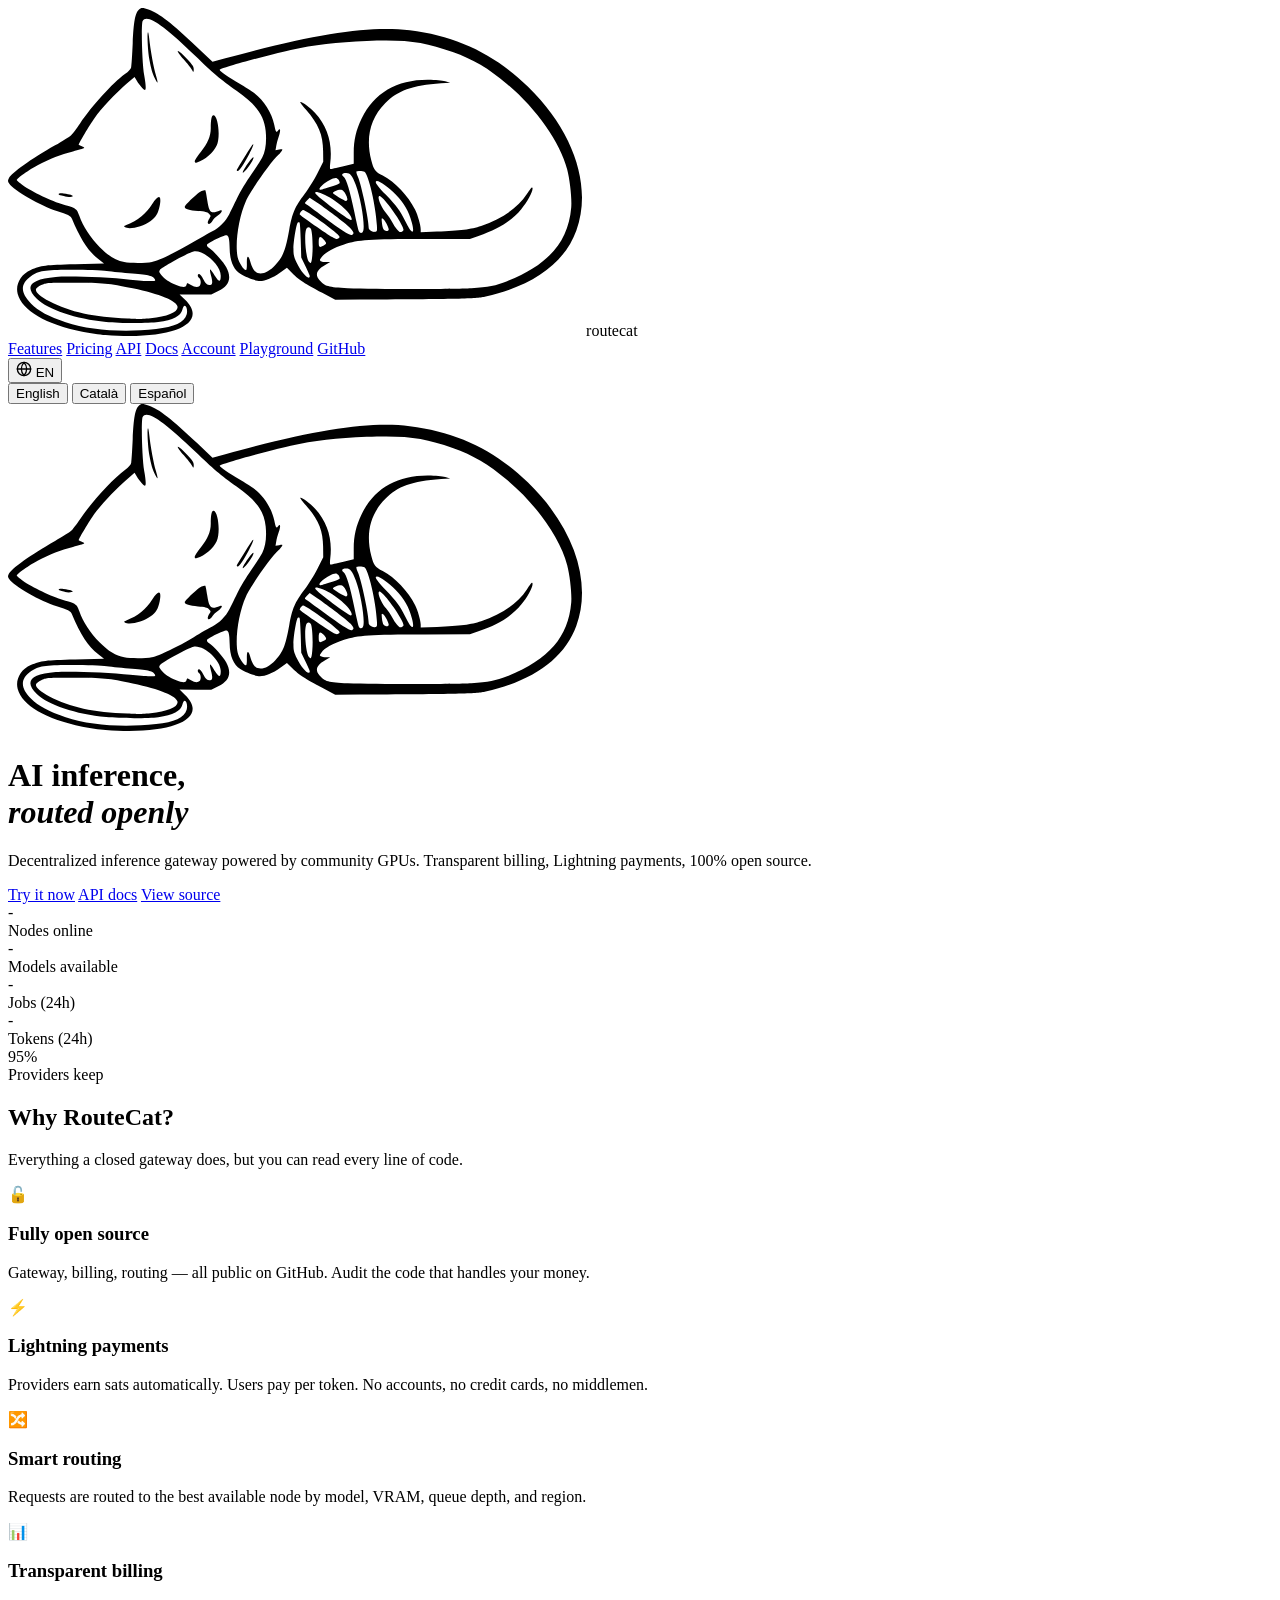
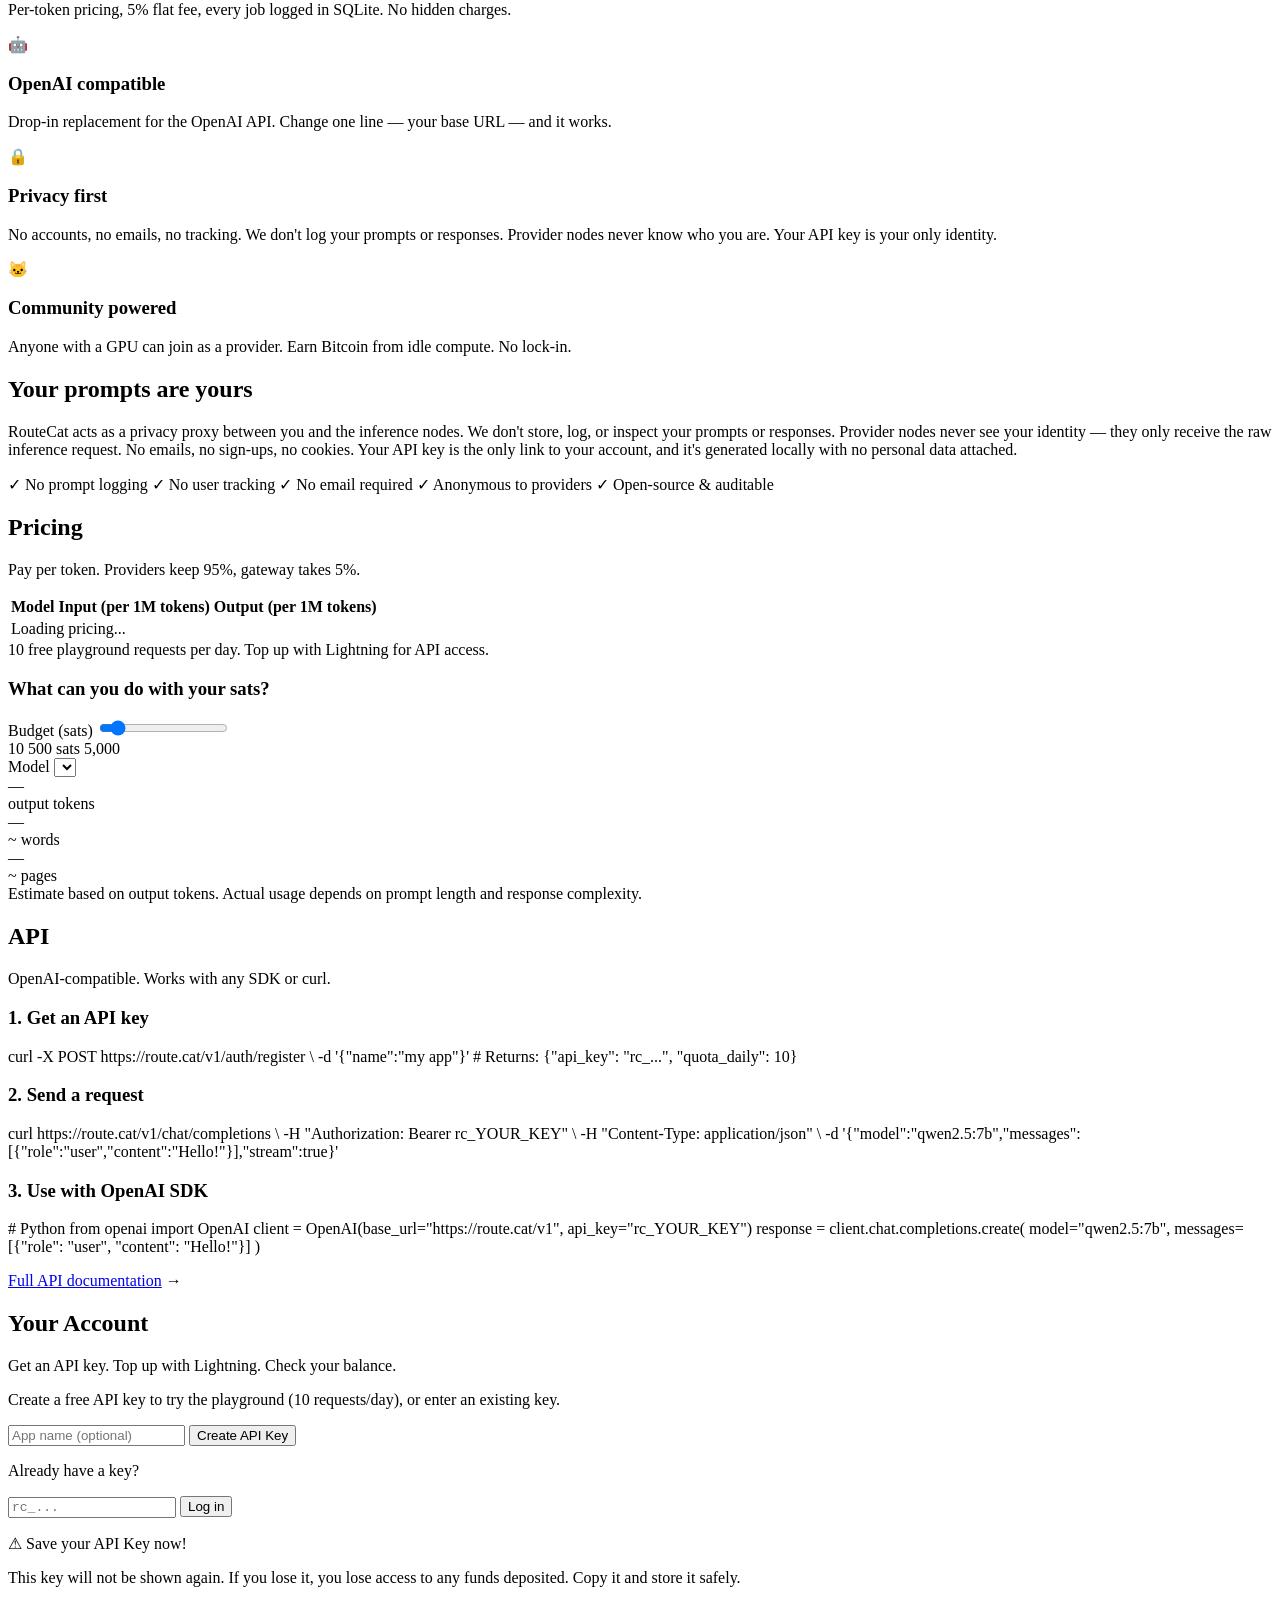
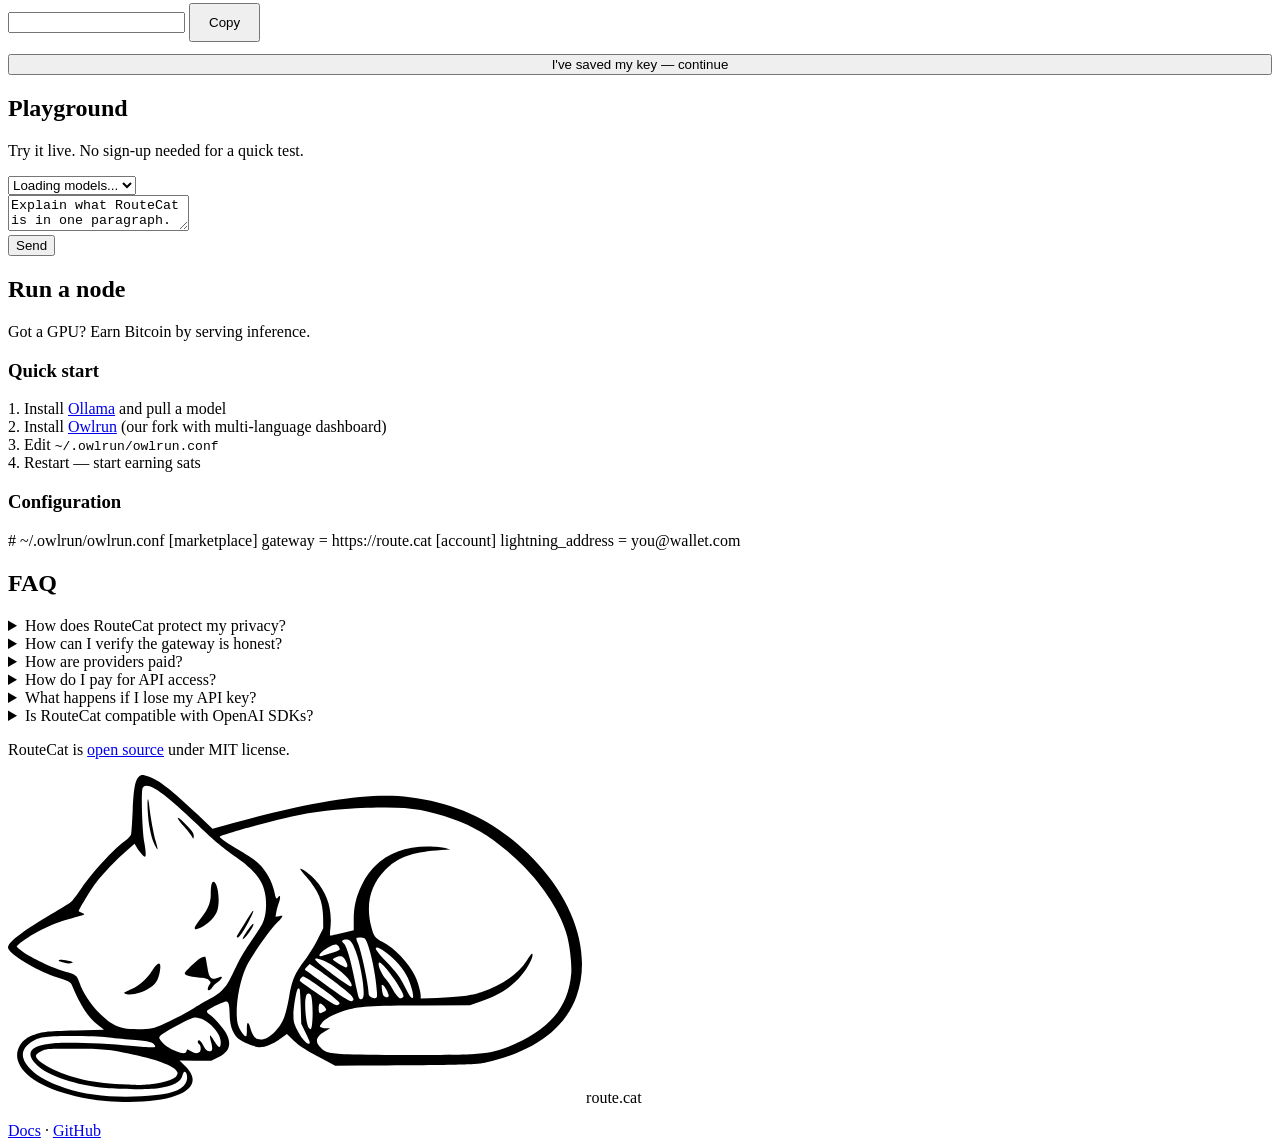
==== commit c93fb95a: "frontend redesign and upgrading" ====
--- a/internal/web/static/index.html
+++ b/internal/web/static/index.html
@@ -5,82 +5,7 @@
 <meta name="viewport" content="width=device-width, initial-scale=1">
 <title>RouteCat — Open-Source AI Inference Gateway</title>
 <meta name="description" content="Decentralized, transparent AI inference powered by community GPUs. Pay with Lightning. 100% open source.">
-<style>
-  :root { --bg: #0a0a0f; --bg2: #12121a; --border: #1e1e2e; --text: #e4e4ef; --dim: #8888a0; --accent: #f59e0b; --green: #22c55e; --cat: #f59e0b; }
-  * { box-sizing: border-box; margin: 0; padding: 0; }
-  body { background: var(--bg); color: var(--text); font-family: -apple-system, BlinkMacSystemFont, "Segoe UI", sans-serif; line-height: 1.6; }
-  a { color: var(--accent); text-decoration: none; }
-  a:hover { text-decoration: underline; }
-
-  /* Nav */
-  nav { display: flex; justify-content: space-between; align-items: center; padding: 18px 36px; border-bottom: 1px solid var(--border); position: sticky; top: 0; background: rgba(10,10,15,0.95); backdrop-filter: blur(10px); z-index: 100; }
-  .nav-logo { font-size: 20px; font-weight: 700; display: flex; align-items: center; gap: 8px; }
-  .nav-logo span { color: var(--cat); }
-  .logo-img { height: 36px; filter: invert(1); }
-  .hero-logo { height: 160px; filter: invert(1); margin-bottom: 20px; }
-  .nav-links { display: flex; gap: 24px; font-size: 15px; }
-  .nav-links a { color: var(--dim); }
-  .nav-links a:hover { color: var(--text); text-decoration: none; }
-  .btn { display: inline-block; padding: 10px 22px; border-radius: 8px; font-weight: 600; font-size: 15px; cursor: pointer; transition: all 0.15s; text-decoration: none; }
-  .btn-primary { background: var(--accent); color: #000; }
-  .btn-primary:hover { background: #d97706; text-decoration: none; }
-  .btn-outline { border: 1px solid var(--border); color: var(--text); background: transparent; }
-  .btn-outline:hover { border-color: var(--accent); text-decoration: none; }
-
-  /* Hero */
-  .hero { text-align: center; padding: 100px 24px 80px; max-width: 800px; margin: 0 auto; }
-  .hero-cat { font-size: 72px; margin-bottom: 20px; }
-  .hero h1 { font-size: 48px; font-weight: 800; letter-spacing: -1px; margin-bottom: 16px; line-height: 1.1; }
-  .hero h1 em { font-style: normal; color: var(--accent); }
-  .hero p { font-size: 20px; color: var(--dim); margin-bottom: 36px; max-width: 600px; margin-left: auto; margin-right: auto; }
-  .hero-btns { display: flex; gap: 14px; justify-content: center; flex-wrap: wrap; }
-
-  /* Sections */
-  section { padding: 80px 36px; max-width: 1100px; margin: 0 auto; }
-  section h2 { font-size: 32px; font-weight: 700; margin-bottom: 12px; }
-  section .subtitle { color: var(--dim); font-size: 18px; margin-bottom: 40px; }
-
-  /* Features grid */
-  .features { display: grid; grid-template-columns: repeat(auto-fit, minmax(280px, 1fr)); gap: 20px; }
-  .feature { background: var(--bg2); border: 1px solid var(--border); border-radius: 12px; padding: 28px; }
-  .feature-icon { font-size: 28px; margin-bottom: 12px; }
-  .feature h3 { font-size: 18px; font-weight: 600; margin-bottom: 8px; }
-  .feature p { font-size: 15px; color: var(--dim); }
-  @media (max-width: 768px) { .features { grid-template-columns: 1fr; } }
-
-  /* Pricing */
-  .pricing-table { background: var(--bg2); border: 1px solid var(--border); border-radius: 12px; overflow: hidden; }
-  .pricing-table table { width: 100%; border-collapse: collapse; }
-  .pricing-table th { text-align: left; padding: 14px 20px; font-size: 13px; text-transform: uppercase; letter-spacing: 0.5px; color: var(--dim); border-bottom: 1px solid var(--border); }
-  .pricing-table td { padding: 12px 20px; font-size: 15px; border-bottom: 1px solid var(--border); }
-  .pricing-table tr:last-child td { border-bottom: none; }
-  .pricing-table .price { color: var(--accent); font-weight: 600; font-variant-numeric: tabular-nums; }
-  .pricing-note { margin-top: 16px; font-size: 14px; color: var(--dim); }
-
-  /* API docs */
-  .code-block { background: var(--bg2); border: 1px solid var(--border); border-radius: 10px; padding: 20px; font-family: "SF Mono", "Fira Code", monospace; font-size: 14px; overflow-x: auto; line-height: 1.7; color: var(--dim); margin-bottom: 16px; }
-  .code-block .cmd { color: var(--green); }
-  .code-block .str { color: var(--accent); }
-  .code-block .comment { color: #555; }
-
-  /* Playground */
-  .playground { background: var(--bg2); border: 1px solid var(--border); border-radius: 12px; padding: 28px; }
-  .pg-row { display: flex; gap: 12px; margin-bottom: 12px; }
-  .pg-row select, .pg-row input, .pg-row textarea { flex: 1; padding: 10px 14px; background: var(--bg); color: var(--text); border: 1px solid var(--border); border-radius: 8px; font-size: 15px; font-family: inherit; }
-  .pg-row textarea { min-height: 80px; resize: vertical; }
-  #pg-output { background: var(--bg); border: 1px solid var(--border); border-radius: 8px; padding: 16px; min-height: 120px; font-size: 15px; line-height: 1.6; white-space: pre-wrap; color: var(--text); }
-  #pg-output:empty::before { content: "Response will appear here..."; color: #444; }
-
-  /* Stats bar */
-  .stats-bar { display: flex; justify-content: center; gap: 48px; padding: 40px 24px; border-top: 1px solid var(--border); border-bottom: 1px solid var(--border); }
-  .stat-item { text-align: center; }
-  .stat-num { font-size: 32px; font-weight: 700; color: var(--accent); }
-  .stat-label { font-size: 14px; color: var(--dim); margin-top: 4px; }
-
-  /* Footer */
-  footer { text-align: center; padding: 40px 24px; color: var(--dim); font-size: 14px; border-top: 1px solid var(--border); }
-  footer a { color: var(--dim); }
-</style>
+<link rel="stylesheet" href="/style.css">
 </head>
 <body>
 
@@ -90,9 +15,21 @@
     <a href="#features" data-i18n="nav.feat">Features</a>
     <a href="#pricing" data-i18n="nav.price">Pricing</a>
     <a href="#api" data-i18n="nav.api">API</a>
+    <a href="/docs/" data-i18n="nav.docs">Docs</a>
     <a href="#account" data-i18n="nav.acct">Account</a>
     <a href="#playground" data-i18n="nav.pg">Playground</a>
     <a href="https://github.com/aaronFortuno/routecat" target="_blank">GitHub</a>
+  </div>
+  <div class="lang-switcher">
+    <button class="lang-globe" onclick="toggleLangDropdown()" aria-label="Language">
+      <svg width="16" height="16" viewBox="0 0 24 24" fill="none" stroke="currentColor" stroke-width="2" stroke-linecap="round" stroke-linejoin="round"><circle cx="12" cy="12" r="10"/><path d="M2 12h20"/><path d="M12 2a15.3 15.3 0 0 1 4 10 15.3 15.3 0 0 1-4 10 15.3 15.3 0 0 1-4-10 15.3 15.3 0 0 1 4-10z"/></svg>
+      <span id="lang-current">EN</span>
+    </button>
+    <div class="lang-dropdown" id="lang-dropdown">
+      <button onclick="switchLang('en')" data-lang="en">English</button>
+      <button onclick="switchLang('ca')" data-lang="ca">Catal&agrave;</button>
+      <button onclick="switchLang('es')" data-lang="es">Espa&ntilde;ol</button>
+    </div>
   </div>
 </nav>
 
@@ -101,9 +38,9 @@
   <h1 data-i18n="hero.title">AI inference,<br><em>routed openly</em></h1>
   <p data-i18n="hero.sub">Decentralized inference gateway powered by community GPUs. Transparent billing, Lightning payments, 100% open source.</p>
   <div class="hero-btns">
-    <a href="#playground" class="btn btn-primary" data-i18n="try">Try it now</a>
-    <a href="#api" class="btn btn-outline" data-i18n="api.docs">API docs</a>
-    <a href="https://github.com/aaronFortuno/routecat" class="btn btn-outline" target="_blank" data-i18n="source">View source</a>
+    <a href="#playground" class="btn btn-primary" data-i18n="hero.try">Try it now</a>
+    <a href="/docs/" class="btn btn-outline" data-i18n="hero.docs">API docs</a>
+    <a href="https://github.com/aaronFortuno/routecat" class="btn btn-outline" target="_blank" data-i18n="hero.source">View source</a>
   </div>
 </div>
 
@@ -115,117 +52,131 @@
   <div class="stat-item"><div class="stat-num" id="st-fee">95%</div><div class="stat-label" data-i18n="stats.fee">Providers keep</div></div>
 </div>
 
+<!-- Features -->
 <section id="features">
   <h2 data-i18n="feat.title">Why RouteCat?</h2>
   <p class="subtitle" data-i18n="feat.sub">Everything a closed gateway does, but you can read every line of code.</p>
   <div class="features">
     <div class="feature">
-      <div class="feature-icon">🔓</div>
+      <div class="feature-icon">&#x1f513;</div>
       <h3 data-i18n="feat.open.t">Fully open source</h3>
       <p data-i18n="feat.open.p">Gateway, billing, routing — all public on GitHub. Audit the code that handles your money.</p>
     </div>
     <div class="feature">
-      <div class="feature-icon">⚡</div>
+      <div class="feature-icon">&#x26a1;</div>
       <h3 data-i18n="feat.ln.t">Lightning payments</h3>
       <p data-i18n="feat.ln.p">Providers earn sats automatically. Users pay per token. No accounts, no credit cards, no middlemen.</p>
     </div>
     <div class="feature">
-      <div class="feature-icon">🔀</div>
+      <div class="feature-icon">&#x1f500;</div>
       <h3 data-i18n="feat.route.t">Smart routing</h3>
       <p data-i18n="feat.route.p">Requests are routed to the best available node by model, VRAM, queue depth, and region.</p>
     </div>
     <div class="feature">
-      <div class="feature-icon">📊</div>
+      <div class="feature-icon">&#x1f4ca;</div>
       <h3 data-i18n="feat.bill.t">Transparent billing</h3>
       <p data-i18n="feat.bill.p">Per-token pricing, 5% flat fee, every job logged in SQLite. No hidden charges.</p>
     </div>
     <div class="feature">
-      <div class="feature-icon">🤖</div>
+      <div class="feature-icon">&#x1f916;</div>
       <h3 data-i18n="feat.api.t">OpenAI compatible</h3>
       <p data-i18n="feat.api.p">Drop-in replacement for the OpenAI API. Change one line — your base URL — and it works.</p>
     </div>
     <div class="feature">
-      <div class="feature-icon">🔒</div>
+      <div class="feature-icon">&#x1f512;</div>
       <h3 data-i18n="feat.priv.t">Privacy first</h3>
       <p data-i18n="feat.priv.p">No accounts, no emails, no tracking. We don't log your prompts or responses. Provider nodes never know who you are. Your API key is your only identity.</p>
     </div>
     <div class="feature">
-      <div class="feature-icon">🐱</div>
+      <div class="feature-icon">&#x1f431;</div>
       <h3 data-i18n="feat.comm.t">Community powered</h3>
       <p data-i18n="feat.comm.p">Anyone with a GPU can join as a provider. Earn Bitcoin from idle compute. No lock-in.</p>
     </div>
   </div>
 </section>
 
-<section id="privacy" style="text-align:center;padding:60px 36px;border-top:1px solid var(--border);border-bottom:1px solid var(--border);background:var(--bg2)">
-  <h2 style="margin-bottom:16px" data-i18n="priv.title">Your prompts are yours</h2>
-  <p style="color:var(--dim);font-size:18px;max-width:700px;margin:0 auto 24px;line-height:1.7" data-i18n="priv.body">RouteCat acts as a privacy proxy between you and the inference nodes. We don't store, log, or inspect your prompts or responses. Provider nodes never see your identity — they only receive the raw inference request. No emails, no sign-ups, no cookies. Your API key is the only link to your account, and it's generated locally with no personal data attached.</p>
-  <div style="display:flex;justify-content:center;gap:36px;flex-wrap:wrap;color:var(--dim);font-size:15px">
-    <span>&#10003; No prompt logging</span>
-    <span>&#10003; No user tracking</span>
-    <span>&#10003; No email required</span>
-    <span>&#10003; Anonymous to providers</span>
-    <span>&#10003; Open-source & auditable</span>
-  </div>
-</section>
-
+<!-- Privacy -->
+<section id="privacy" class="section-highlight">
+  <h2 data-i18n="priv.title">Your prompts are yours</h2>
+  <p class="privacy-body" data-i18n="priv.body">RouteCat acts as a privacy proxy between you and the inference nodes. We don't store, log, or inspect your prompts or responses. Provider nodes never see your identity — they only receive the raw inference request. No emails, no sign-ups, no cookies. Your API key is the only link to your account, and it's generated locally with no personal data attached.</p>
+  <div class="privacy-checks">
+    <span data-i18n="priv.nolog">&#10003; No prompt logging</span>
+    <span data-i18n="priv.notrack">&#10003; No user tracking</span>
+    <span data-i18n="priv.noemail">&#10003; No email required</span>
+    <span data-i18n="priv.anon">&#10003; Anonymous to providers</span>
+    <span data-i18n="priv.audit">&#10003; Open-source &amp; auditable</span>
+  </div>
+</section>
+
+<!-- Pricing -->
 <section id="pricing">
   <h2 data-i18n="pricing.title">Pricing</h2>
   <p class="subtitle" data-i18n="pricing.sub">Pay per token. Providers keep 95%, gateway takes 5%.</p>
   <div class="pricing-table">
     <table>
-      <thead><tr><th>Model</th><th>Input (per 1M tokens)</th><th>Output (per 1M tokens)</th></tr></thead>
+      <thead>
+        <tr>
+          <th data-i18n="pricing.th.model">Model</th>
+          <th data-i18n="pricing.th.input">Input (per 1M tokens)</th>
+          <th data-i18n="pricing.th.output">Output (per 1M tokens)</th>
+        </tr>
+      </thead>
       <tbody id="pricing-body">
-        <tr><td colspan="3" style="color:var(--dim);text-align:center;padding:20px">Loading pricing...</td></tr>
+        <tr><td colspan="3" class="pricing-loading" data-i18n="pricing.loading">Loading pricing...</td></tr>
       </tbody>
     </table>
   </div>
   <div class="pricing-note" data-i18n="pricing.note">10 free playground requests per day. Top up with Lightning for API access.</div>
 
   <!-- Token calculator -->
-  <div style="margin-top:28px;padding:24px;background:var(--bg2);border:1px solid var(--border);border-radius:12px">
-    <h3 style="font-size:16px;font-weight:600;margin-bottom:16px;color:var(--text)" data-i18n="calc.title">What can you do with your sats?</h3>
-    <div style="display:flex;gap:16px;flex-wrap:wrap;align-items:flex-start">
-      <div style="flex:1;min-width:200px">
-        <label style="font-size:13px;color:var(--dim);display:block;margin-bottom:4px" data-i18n="calc.budget">Budget (sats)</label>
-        <input type="range" id="calc-sats" min="10" max="5000" step="10" value="500" oninput="updateCalc()" style="width:100%;accent-color:var(--accent);cursor:pointer" />
-        <div style="display:flex;justify-content:space-between;font-size:12px;color:var(--dim);margin-top:2px"><span>10</span><span id="calc-sats-val" style="color:var(--accent);font-weight:700;font-size:14px">500 sats</span><span>5,000</span></div>
-      </div>
-      <div style="flex:1;min-width:200px">
-        <label style="font-size:13px;color:var(--dim);display:block;margin-bottom:4px" data-i18n="calc.model">Model</label>
-        <select id="calc-model" onchange="updateCalc()" style="width:100%;padding:10px;border-radius:8px;border:1px solid var(--border);background:var(--bg);color:var(--text);font-size:14px;cursor:pointer"></select>
-      </div>
-    </div>
-    <div id="calc-result" style="margin-top:16px;padding:16px;background:var(--bg);border-radius:8px;display:flex;gap:24px;flex-wrap:wrap">
-      <div style="text-align:center;flex:1;min-width:120px">
-        <div id="calc-tokens" style="font-size:28px;font-weight:700;color:var(--accent)">—</div>
-        <div style="font-size:13px;color:var(--dim)" data-i18n="calc.output_tokens">output tokens</div>
-      </div>
-      <div style="text-align:center;flex:1;min-width:120px">
-        <div id="calc-words" style="font-size:28px;font-weight:700;color:var(--green)">—</div>
-        <div style="font-size:13px;color:var(--dim)" data-i18n="calc.words">~ words</div>
-      </div>
-      <div style="text-align:center;flex:1;min-width:120px">
-        <div id="calc-pages" style="font-size:28px;font-weight:700;color:var(--text)">—</div>
-        <div style="font-size:13px;color:var(--dim)" data-i18n="calc.pages">~ pages</div>
-      </div>
-    </div>
-    <div style="margin-top:8px;font-size:12px;color:var(--dim)" data-i18n="calc.note">Estimate based on output tokens. Actual usage depends on prompt length and response complexity.</div>
-  </div>
-</section>
-
+  <div class="calc-wrapper">
+    <h3 data-i18n="calc.title">What can you do with your sats?</h3>
+    <div class="calc-controls">
+      <div class="calc-control">
+        <label data-i18n="calc.budget">Budget (sats)</label>
+        <input type="range" id="calc-sats" min="10" max="5000" step="10" value="500" oninput="updateCalc()">
+        <div class="calc-range-labels">
+          <span>10</span>
+          <span id="calc-sats-val" class="calc-range-val">500 sats</span>
+          <span>5,000</span>
+        </div>
+      </div>
+      <div class="calc-control">
+        <label data-i18n="calc.model">Model</label>
+        <select id="calc-model" onchange="updateCalc()"></select>
+      </div>
+    </div>
+    <div class="calc-result">
+      <div class="calc-stat">
+        <div id="calc-tokens" class="calc-stat-num accent">—</div>
+        <div class="calc-stat-label" data-i18n="calc.output_tokens">output tokens</div>
+      </div>
+      <div class="calc-stat">
+        <div id="calc-words" class="calc-stat-num green">—</div>
+        <div class="calc-stat-label" data-i18n="calc.words">~ words</div>
+      </div>
+      <div class="calc-stat">
+        <div id="calc-pages" class="calc-stat-num">—</div>
+        <div class="calc-stat-label" data-i18n="calc.pages">~ pages</div>
+      </div>
+    </div>
+    <div class="calc-note" data-i18n="calc.note">Estimate based on output tokens. Actual usage depends on prompt length and response complexity.</div>
+  </div>
+</section>
+
+<!-- API -->
 <section id="api">
   <h2 data-i18n="api.title">API</h2>
   <p class="subtitle" data-i18n="api.sub">OpenAI-compatible. Works with any SDK or curl.</p>
 
-  <h3 style="margin-bottom:12px;color:var(--dim);font-size:14px;text-transform:uppercase;letter-spacing:0.5px">1. Get an API key</h3>
+  <h3 class="api-step" data-i18n="api.step1">1. Get an API key</h3>
   <div class="code-block">
 <span class="cmd">curl</span> -X POST https://route.cat/v1/auth/register \
   -d <span class="str">'{"name":"my app"}'</span>
-<span class="comment"># Returns: {"api_key": "rc_...", "quota_daily": 10}</span>
-  </div>
-
-  <h3 style="margin-bottom:12px;color:var(--dim);font-size:14px;text-transform:uppercase;letter-spacing:0.5px">2. Send a request</h3>
+<span class="comment" data-i18n="api.comment.returns"># Returns: {"api_key": "rc_...", "quota_daily": 10}</span>
+  </div>
+
+  <h3 class="api-step" data-i18n="api.step2">2. Send a request</h3>
   <div class="code-block">
 <span class="cmd">curl</span> https://route.cat/v1/chat/completions \
   -H <span class="str">"Authorization: Bearer rc_YOUR_KEY"</span> \
@@ -233,9 +184,9 @@
   -d <span class="str">'{"model":"qwen2.5:7b","messages":[{"role":"user","content":"Hello!"}],"stream":true}'</span>
   </div>
 
-  <h3 style="margin-bottom:12px;color:var(--dim);font-size:14px;text-transform:uppercase;letter-spacing:0.5px">3. Use with OpenAI SDK</h3>
+  <h3 class="api-step" data-i18n="api.step3">3. Use with OpenAI SDK</h3>
   <div class="code-block">
-<span class="comment"># Python</span>
+<span class="comment" data-i18n="api.comment.python"># Python</span>
 from openai import OpenAI
 client = OpenAI(base_url=<span class="str">"https://route.cat/v1"</span>, api_key=<span class="str">"rc_YOUR_KEY"</span>)
 response = client.chat.completions.create(
@@ -243,88 +194,120 @@
     messages=[{<span class="str">"role"</span>: <span class="str">"user"</span>, <span class="str">"content"</span>: <span class="str">"Hello!"</span>}]
 )
   </div>
-</section>
-
+
+  <p style="margin-top:16px"><a href="/docs/" data-i18n="api.full">Full API documentation</a> &rarr;</p>
+</section>
+
+<!-- Account -->
 <section id="account">
   <h2 data-i18n="account.title">Your Account</h2>
   <p class="subtitle" data-i18n="account.sub">Get an API key. Top up with Lightning. Check your balance.</p>
-  <div class="playground" style="margin-bottom:24px">
+  <div class="account-panel">
     <div id="acct-no-key">
-      <p style="color:var(--dim);margin-bottom:16px">Create a free API key to try the playground (10 requests/day), or enter an existing key.</p>
-      <div class="pg-row">
-        <input id="acct-name" type="text" placeholder="App name (optional)" style="flex:1" />
-        <button class="btn btn-primary" onclick="createKey()" style="flex:none">Create API Key</button>
-      </div>
-      <div style="margin-top:14px;padding-top:14px;border-top:1px solid var(--border)">
-        <p style="color:var(--dim);font-size:14px;margin-bottom:8px">Already have a key?</p>
-        <div class="pg-row">
-          <input id="acct-login-key" type="text" placeholder="rc_..." style="flex:1;font-family:monospace;font-size:13px" />
-          <button class="btn btn-outline" onclick="loginWithKey()" style="flex:none">Log in</button>
+      <p class="account-desc" data-i18n="account.nokey.desc">Create a free API key to try the playground (10 requests/day), or enter an existing key.</p>
+      <div class="account-row">
+        <input id="acct-name" type="text" placeholder="App name (optional)">
+        <button class="btn btn-primary" onclick="createKey()" style="flex:none" data-i18n="account.nokey.create">Create API Key</button>
+      </div>
+      <div class="account-separator">
+        <p data-i18n="account.login.label">Already have a key?</p>
+        <div class="account-row">
+          <input id="acct-login-key" type="text" placeholder="rc_..." style="font-family:monospace;font-size:13px">
+          <button class="btn btn-outline" onclick="loginWithKey()" style="flex:none" data-i18n="account.login.btn">Log in</button>
         </div>
-        <div id="acct-login-error" style="display:none;color:#ef4444;font-size:13px;margin-top:6px"></div>
-      </div>
-    </div>
-    <!-- Key reveal dialog (shown once on creation) -->
-    <div id="acct-key-reveal" style="display:none;padding:20px;background:var(--bg);border:2px solid var(--accent);border-radius:10px;margin-bottom:16px">
-      <p style="color:var(--accent);font-weight:700;font-size:15px;margin-bottom:8px">&#9888; Save your API Key now!</p>
-      <p style="color:var(--dim);font-size:13px;margin-bottom:12px">This key will not be shown again. If you lose it, you lose access to any funds deposited. Copy it and store it safely.</p>
-      <div style="display:flex;gap:8px;align-items:center">
-        <input id="acct-key-copy" type="text" readonly style="flex:1;padding:10px;background:var(--bg2);color:var(--accent);border:1px solid var(--border);border-radius:6px;font-family:monospace;font-size:13px" />
-        <button class="btn btn-primary" onclick="copyKey()" id="acct-copy-btn" style="flex:none;padding:10px 18px">Copy</button>
-      </div>
-      <button class="btn btn-outline" onclick="dismissKeyReveal()" style="margin-top:12px;width:100%">I've saved my key — continue</button>
-    </div>
+        <div id="acct-login-error" class="account-error"></div>
+      </div>
+    </div>
+
+    <!-- Key reveal dialog -->
+    <div id="acct-key-reveal" class="key-reveal">
+      <p class="key-reveal-warn" data-i18n="account.key.warn">&#9888; Save your API Key now!</p>
+      <p class="key-reveal-desc" data-i18n="account.key.desc">This key will not be shown again. If you lose it, you lose access to any funds deposited. Copy it and store it safely.</p>
+      <div class="key-reveal-row">
+        <input id="acct-key-copy" type="text" readonly class="key-reveal-input">
+        <button class="btn btn-primary" onclick="copyKey()" id="acct-copy-btn" style="flex:none;padding:10px 18px" data-i18n="account.key.copy">Copy</button>
+      </div>
+      <button class="btn btn-outline" onclick="dismissKeyReveal()" style="margin-top:12px;width:100%" data-i18n="account.key.dismiss">I've saved my key — continue</button>
+    </div>
+
+    <!-- Logged in state -->
     <div id="acct-has-key" style="display:none">
-      <div class="stat" style="margin-bottom:8px"><span class="stat-label">API Key</span><span style="display:flex;align-items:center;gap:8px"><span class="stat-value" id="acct-key" style="font-family:monospace;font-size:13px;color:var(--dim)"></span><button onclick="logout()" style="background:none;border:1px solid var(--border);color:var(--dim);border-radius:4px;padding:2px 8px;cursor:pointer;font-size:11px">Logout</button></span></div>
-      <div class="stat" style="margin-bottom:8px"><span class="stat-label">Balance</span><span class="stat-value" id="acct-balance" style="color:var(--green);font-weight:700">0 sats</span></div>
-      <div class="stat" style="margin-bottom:16px"><span class="stat-label">Free requests remaining</span><span class="stat-value" id="acct-free">-</span></div>
-      <div style="display:flex;gap:8px;align-items:center;flex-wrap:wrap">
-        <span style="font-size:14px;color:var(--dim)">Top up:</span>
-        <button class="btn btn-outline" onclick="topUp(100)" style="padding:6px 14px;font-size:13px">100 sats</button>
-        <button class="btn btn-outline" onclick="topUp(500)" style="padding:6px 14px;font-size:13px">500 sats</button>
-        <button class="btn btn-outline" onclick="topUp(1000)" style="padding:6px 14px;font-size:13px">1,000 sats</button>
-        <button class="btn btn-outline" onclick="topUp(5000)" style="padding:6px 14px;font-size:13px">5,000 sats</button>
-      </div>
-      <div id="acct-invoice" style="display:none;margin-top:16px;padding:16px;background:var(--bg);border:1px solid var(--border);border-radius:10px">
-        <p style="font-size:14px;color:var(--dim);margin-bottom:8px">Pay this Lightning invoice:</p>
-        <textarea id="acct-bolt11" readonly style="width:100%;height:60px;background:var(--bg2);color:var(--text);border:1px solid var(--border);border-radius:6px;padding:8px;font-size:11px;font-family:monospace;resize:none;box-sizing:border-box"></textarea>
-        <div style="display:flex;justify-content:space-between;align-items:center;margin-top:8px">
-          <span id="acct-inv-status" style="font-size:13px;color:var(--dim)">Waiting for payment...</span>
-          <button class="btn btn-outline" onclick="copyInvoice()" style="padding:4px 12px;font-size:12px">Copy</button>
+      <div class="account-info">
+        <span class="label" data-i18n="account.label.key">API Key</span>
+        <span style="display:flex;align-items:center;gap:8px">
+          <span class="value mono" id="acct-key"></span>
+          <button onclick="logout()" class="logout-btn" data-i18n="account.logout">Logout</button>
+        </span>
+      </div>
+      <div class="account-info">
+        <span class="label" data-i18n="account.label.balance">Balance</span>
+        <span class="value green" id="acct-balance">0 sats</span>
+      </div>
+      <div class="account-info" style="margin-bottom:16px">
+        <span class="label" data-i18n="account.label.free">Free requests remaining</span>
+        <span class="value" id="acct-free">-</span>
+      </div>
+      <div class="topup-bar">
+        <span class="label" data-i18n="account.topup.label">Top up:</span>
+        <button class="btn btn-outline topup-btn" onclick="topUp(100)">100</button>
+        <button class="btn btn-outline topup-btn" onclick="topUp(500)">500</button>
+        <button class="btn btn-outline topup-btn" onclick="topUp(1000)">1K</button>
+        <button class="btn btn-outline topup-btn" onclick="topUp(5000)">5K</button>
+        <div class="topup-custom">
+          <input id="acct-custom-sats" type="number" min="10" max="100000" placeholder="sats">
+          <button class="btn btn-primary" onclick="topUp(parseInt(document.getElementById('acct-custom-sats').value)||0)" style="padding:6px 12px;font-size:13px" data-i18n="account.topup.btn">Top up</button>
         </div>
       </div>
-    </div>
-  </div>
-</section>
-
+      <div id="acct-invoice" class="invoice-panel">
+        <div class="invoice-content">
+          <div class="invoice-left">
+            <p data-i18n="account.invoice.desc">Pay this Lightning invoice:</p>
+            <textarea id="acct-bolt11" readonly class="invoice-bolt11"></textarea>
+            <div class="invoice-actions">
+              <span id="acct-inv-status" class="invoice-status" data-i18n="account.invoice.waiting">Waiting for payment...</span>
+              <button class="btn btn-outline" onclick="copyInvoice()" style="padding:4px 12px;font-size:12px" data-i18n="account.invoice.copy">Copy</button>
+            </div>
+          </div>
+          <div class="invoice-qr">
+            <p data-i18n="account.invoice.scan">Scan to pay</p>
+            <img id="acct-qr">
+          </div>
+        </div>
+      </div>
+    </div>
+  </div>
+</section>
+
+<!-- Playground -->
 <section id="playground">
   <h2 data-i18n="pg.title">Playground</h2>
   <p class="subtitle" data-i18n="pg.sub">Try it live. No sign-up needed for a quick test.</p>
   <div class="playground">
     <div class="pg-row">
-      <select id="pg-model"><option value="">Loading models...</option></select>
+      <select id="pg-model"><option value="" data-i18n="pg.loading">Loading models...</option></select>
     </div>
     <div class="pg-row">
       <textarea id="pg-input" placeholder="Type your message...">Explain what RouteCat is in one paragraph.</textarea>
     </div>
     <div class="pg-row">
-      <button class="btn btn-primary" onclick="runPlayground()" id="pg-btn" style="flex:none">Send</button>
-    </div>
-    <div id="pg-output"></div>
-  </div>
-</section>
-
+      <button class="btn btn-primary" onclick="runPlayground()" id="pg-btn" style="flex:none" data-i18n="pg.send">Send</button>
+    </div>
+    <div id="pg-output" data-placeholder="Response will appear here..."></div>
+  </div>
+</section>
+
+<!-- Providers -->
 <section id="providers">
   <h2 data-i18n="prov.title">Run a node</h2>
   <p class="subtitle" data-i18n="prov.sub">Got a GPU? Earn Bitcoin by serving inference.</p>
-  <div style="display:grid;grid-template-columns:1fr 1fr;gap:20px;margin-bottom:20px">
-    <div class="feature">
-      <h3 style="margin-bottom:8px">Quick start</h3>
-      <p style="font-size:14px;color:var(--dim);line-height:1.6">1. Install <a href="https://ollama.com">Ollama</a> and pull a model<br>2. Install <a href="https://github.com/aaronFortuno/owlrun">Owlrun</a> (our fork with multi-language dashboard)<br>3. Edit <code style="background:var(--bg);padding:2px 6px;border-radius:4px;font-size:13px">~/.owlrun/owlrun.conf</code><br>4. Restart — start earning sats</p>
-    </div>
-    <div class="feature">
-      <h3 style="margin-bottom:8px">Configuration</h3>
-      <div class="code-block" style="margin:0;font-size:13px">
+  <div class="provider-grid">
+    <div class="feature">
+      <h3 data-i18n="prov.quickstart">Quick start</h3>
+      <p data-i18n="prov.quickstart.text">1. Install <a href="https://ollama.com">Ollama</a> and pull a model<br>2. Install <a href="https://github.com/aaronFortuno/owlrun">Owlrun</a> (our fork with multi-language dashboard)<br>3. Edit <code>~/.owlrun/owlrun.conf</code><br>4. Restart — start earning sats</p>
+    </div>
+    <div class="feature">
+      <h3 data-i18n="prov.config">Configuration</h3>
+      <div class="code-block">
 <span class="comment"># ~/.owlrun/owlrun.conf</span>
 [marketplace]
 gateway = <span class="str">https://route.cat</span>
@@ -336,416 +319,51 @@
   </div>
 </section>
 
+<!-- FAQ -->
 <section id="faq">
   <h2 data-i18n="faq.title">FAQ</h2>
-  <div style="max-width:800px">
-    <details style="margin-bottom:12px;padding:16px 20px;background:var(--bg2);border:1px solid var(--border);border-radius:10px">
-      <summary style="cursor:pointer;font-weight:600;font-size:16px;color:var(--text)">How does RouteCat protect my privacy?</summary>
-      <p style="margin-top:10px;color:var(--dim);line-height:1.7">RouteCat acts as a proxy between you and the inference nodes. Your prompts and responses are forwarded in real time and never stored. Provider nodes only see the raw model request — they don't know who you are. No emails, no cookies, no tracking. Your API key is your only identity, and it carries no personal information.</p>
-    </details>
-    <details style="margin-bottom:12px;padding:16px 20px;background:var(--bg2);border:1px solid var(--border);border-radius:10px">
-      <summary style="cursor:pointer;font-weight:600;font-size:16px;color:var(--text)">How can I verify the gateway is honest?</summary>
-      <p style="margin-top:10px;color:var(--dim);line-height:1.7">Three ways: (1) The code is <a href="https://github.com/aaronFortuno/routecat">open source</a> — read it yourself. (2) The <code>/v1/stats</code> endpoint shows the exact git commit hash of the running binary — you can rebuild from source and compare. (3) The <code>/v1/audit</code> endpoint shows all completed jobs with token counts, earnings, and fees — no hidden charges.</p>
-    </details>
-    <details style="margin-bottom:12px;padding:16px 20px;background:var(--bg2);border:1px solid var(--border);border-radius:10px">
-      <summary style="cursor:pointer;font-weight:600;font-size:16px;color:var(--text)">How are providers paid?</summary>
-      <p style="margin-top:10px;color:var(--dim);line-height:1.7">Providers set a Lightning address and a payout threshold (in sats). When their earned balance exceeds the threshold, the gateway automatically sends a Lightning payment. Providers keep 95% of every job — the gateway takes a flat 5% fee. All payouts are verifiable on-chain via the payment hash.</p>
-    </details>
-    <details style="margin-bottom:12px;padding:16px 20px;background:var(--bg2);border:1px solid var(--border);border-radius:10px">
-      <summary style="cursor:pointer;font-weight:600;font-size:16px;color:var(--text)">How do I pay for API access?</summary>
-      <p style="margin-top:10px;color:var(--dim);line-height:1.7">Create an API key (free, 10 playground requests/day). For API access, top up your balance by paying a Lightning invoice — any amount from 10 to 100,000 sats. Your balance is deducted per-token based on the model's pricing. No subscriptions, no minimum commitments.</p>
-    </details>
-    <details style="margin-bottom:12px;padding:16px 20px;background:var(--bg2);border:1px solid var(--border);border-radius:10px">
-      <summary style="cursor:pointer;font-weight:600;font-size:16px;color:var(--text)">What happens if I lose my API key?</summary>
-      <p style="margin-top:10px;color:var(--dim);line-height:1.7">Your API key is shown only once when you create it. If you lose it, you lose access to any remaining balance. There is no recovery mechanism — this is by design, as we don't collect any personal data to verify your identity. Always save your key securely.</p>
-    </details>
-    <details style="margin-bottom:12px;padding:16px 20px;background:var(--bg2);border:1px solid var(--border);border-radius:10px">
-      <summary style="cursor:pointer;font-weight:600;font-size:16px;color:var(--text)">Is RouteCat compatible with OpenAI SDKs?</summary>
-      <p style="margin-top:10px;color:var(--dim);line-height:1.7">Yes. Set <code>base_url="https://route.cat/v1"</code> and your API key in any OpenAI-compatible client (Python, Node.js, curl). Streaming, chat completions, and model listing all work the same way.</p>
+  <div class="faq-list">
+    <details class="faq-item">
+      <summary data-i18n="faq.q1">How does RouteCat protect my privacy?</summary>
+      <p data-i18n="faq.a1">RouteCat acts as a proxy between you and the inference nodes. Your prompts and responses are forwarded in real time and never stored. Provider nodes only see the raw model request — they don't know who you are. No emails, no cookies, no tracking. Your API key is your only identity, and it carries no personal information.</p>
+    </details>
+    <details class="faq-item">
+      <summary data-i18n="faq.q2">How can I verify the gateway is honest?</summary>
+      <p data-i18n="faq.a2">Three ways: (1) The code is <a href="https://github.com/aaronFortuno/routecat">open source</a> — read it yourself. (2) The <code>/v1/stats</code> endpoint shows the exact git commit hash of the running binary — you can rebuild from source and compare. (3) The <code>/v1/audit</code> endpoint shows all completed jobs with token counts, earnings, and fees — no hidden charges.</p>
+    </details>
+    <details class="faq-item">
+      <summary data-i18n="faq.q3">How are providers paid?</summary>
+      <p data-i18n="faq.a3">Providers set a Lightning address and a payout threshold (in sats). When their earned balance exceeds the threshold, the gateway automatically sends a Lightning payment. Providers keep 95% of every job — the gateway takes a flat 5% fee. All payouts are verifiable on-chain via the payment hash.</p>
+    </details>
+    <details class="faq-item">
+      <summary data-i18n="faq.q4">How do I pay for API access?</summary>
+      <p data-i18n="faq.a4">Create an API key (free, 10 playground requests/day). For API access, top up your balance by paying a Lightning invoice — any amount from 10 to 100,000 sats. Your balance is deducted per-token based on the model's pricing. No subscriptions, no minimum commitments.</p>
+    </details>
+    <details class="faq-item">
+      <summary data-i18n="faq.q5">What happens if I lose my API key?</summary>
+      <p data-i18n="faq.a5">Your API key is shown only once when you create it. If you lose it, you lose access to any remaining balance. There is no recovery mechanism — this is by design, as we don't collect any personal data to verify your identity. Always save your key securely.</p>
+    </details>
+    <details class="faq-item">
+      <summary data-i18n="faq.q6">Is RouteCat compatible with OpenAI SDKs?</summary>
+      <p data-i18n="faq.a6">Yes. Set <code>base_url="https://route.cat/v1"</code> and your API key in any OpenAI-compatible client (Python, Node.js, curl). Streaming, chat completions, and model listing all work the same way.</p>
     </details>
   </div>
 </section>
 
 <footer>
-  <div style="display:flex;justify-content:space-between;align-items:center;flex-wrap:wrap;gap:16px;max-width:900px;margin:0 auto">
+  <div class="footer-inner">
     <div>
-      <p>RouteCat is <a href="https://github.com/aaronFortuno/routecat">open source</a> under MIT license.</p>
-      <p style="margin-top:4px"><img src="/logo.svg" alt="RouteCat" style="height:20px;filter:invert(1);vertical-align:middle"> route.cat</p>
-    </div>
-    <div style="display:flex;align-items:center;gap:8px">
-      <span style="font-size:13px">Language:</span>
-      <select id="lang-select" onchange="switchLang(this.value)" style="padding:4px 8px;border-radius:6px;border:1px solid var(--border);background:var(--bg2);color:var(--text);font-size:13px;cursor:pointer">
-        <option value="en">English</option>
-        <option value="ca">Catal&agrave;</option>
-        <option value="es">Espa&ntilde;ol</option>
-      </select>
+      <p data-i18n="footer.oss">RouteCat is <a href="https://github.com/aaronFortuno/routecat">open source</a> under MIT license.</p>
+      <p style="margin-top:4px"><img src="/logo.svg" alt="RouteCat" class="footer-logo"> route.cat</p>
+    </div>
+    <div class="footer-links">
+      <a href="/docs/" data-i18n="nav.docs">Docs</a>
+      <span>&middot;</span>
+      <a href="https://github.com/aaronFortuno/routecat">GitHub</a>
     </div>
   </div>
 </footer>
 
-<script>
-function formatTokens(n) {
-  if (n >= 1000000) return (n/1000000).toFixed(1) + 'M';
-  if (n >= 1000) return (n/1000).toFixed(1) + 'K';
-  return n.toString();
-}
-
-// Load live stats
-async function loadStats() {
-  try {
-    // Gateway stats
-    var sr = await fetch('/v1/stats');
-    var stats = await sr.json();
-    document.getElementById('st-nodes').textContent = stats.nodes_online || 0;
-    document.getElementById('st-jobs-24h').textContent = (stats.jobs_24h || 0).toLocaleString();
-    document.getElementById('st-tokens-24h').textContent = formatTokens(stats.tokens_24h || 0);
-
-    // Models
-    var r = await fetch('/v1/models');
-    var d = await r.json();
-    var models = d.data || [];
-    document.getElementById('st-models').textContent = models.length;
-
-    // Pricing table (sorted by output price descending — best models first)
-    if (models.length > 0) {
-      var rows = models.sort(function(a,b) {
-        var pa = (a.routecat_pricing || {}).per_m_output_usd || 0;
-        var pb = (b.routecat_pricing || {}).per_m_output_usd || 0;
-        return pb - pa;
-      }).map(function(m) {
-        var p = m.routecat_pricing;
-        var inp = p ? '$' + p.per_m_input_usd.toFixed(4) : '—';
-        var out = p ? '$' + p.per_m_output_usd.toFixed(4) : '—';
-        return '<tr><td>' + m.id + '</td><td class="price">' + inp + '</td><td class="price">' + out + '</td></tr>';
-      }).join('');
-      document.getElementById('pricing-body').innerHTML = rows;
-    }
-
-    // Calculator
-    updateCalcModels(models);
-
-    // Playground model selector (sorted by price desc, with pricing)
-    var sel = document.getElementById('pg-model');
-    sel.innerHTML = models.sort(function(a,b) {
-      var pa = (a.routecat_pricing || {}).per_m_output_usd || 0;
-      var pb = (b.routecat_pricing || {}).per_m_output_usd || 0;
-      return pb - pa;
-    }).map(function(m) {
-      var p = m.routecat_pricing;
-      var label = m.id;
-      if (p) label += '  (in: $' + p.per_m_input_usd.toFixed(4) + ' / out: $' + p.per_m_output_usd.toFixed(4) + ')';
-      return '<option value="' + m.id + '">' + label + '</option>';
-    }).join('');
-  } catch(e) {}
-}
-loadStats();
-setInterval(loadStats, 30000);
-
-// ── Token calculator ──────────────────────────────────────────
-var _calcModels = [];
-function updateCalcModels(models) {
-  _calcModels = models;
-  var sel = document.getElementById('calc-model');
-  sel.innerHTML = models.sort(function(a,b) {
-    var pa = (a.routecat_pricing || {}).per_m_output_usd || 0;
-    var pb = (b.routecat_pricing || {}).per_m_output_usd || 0;
-    return pb - pa;
-  }).map(function(m) {
-    var p = m.routecat_pricing;
-    var price = p ? '$' + p.per_m_output_usd.toFixed(3) + '/M out' : '';
-    return '<option value="' + m.id + '" data-in="' + (p?p.per_m_input_usd:0.01) + '" data-out="' + (p?p.per_m_output_usd:0.03) + '">' + m.id + (price ? '  (' + price + ')' : '') + '</option>';
-  }).join('');
-  updateCalc();
-}
-
-function updateCalc() {
-  var sats = parseInt(document.getElementById('calc-sats').value);
-  document.getElementById('calc-sats-val').textContent = sats.toLocaleString() + ' sats';
-  var sel = document.getElementById('calc-model');
-  var opt = sel.options[sel.selectedIndex];
-  if (!opt) return;
-  var priceOut = parseFloat(opt.getAttribute('data-out'));
-  if (!priceOut || priceOut <= 0) return;
-
-  // Convert sats to USD: sats / 100,000,000 * btcPrice
-  var btcPrice = 70000; // fallback
-  try { btcPrice = parseFloat(document.getElementById('st-fee').closest('.stats-bar').querySelector('#st-nodes').textContent) > 0 ? 70000 : 70000; } catch(e) {}
-  // Fetch live BTC price from our stats
-  fetch('/v1/stats').then(function(r){return r.json()}).then(function(d){ if(d.btc_usd) btcPrice = d.btc_usd; doCalc(sats, priceOut, btcPrice); }).catch(function(){ doCalc(sats, priceOut, btcPrice); });
-}
-
-function doCalc(sats, pricePerMOut, btcPrice) {
-  var usd = sats / 100000000 * btcPrice;
-  var tokens = Math.floor(usd / pricePerMOut * 1000000);
-  var words = Math.floor(tokens * 0.75); // ~0.75 words per token
-  var pages = Math.round(words / 300 * 10) / 10; // ~300 words per page
-
-  document.getElementById('calc-tokens').textContent = tokens >= 1000000 ? (tokens/1000000).toFixed(1) + 'M' : tokens >= 1000 ? (tokens/1000).toFixed(0) + 'K' : tokens;
-  document.getElementById('calc-words').textContent = words >= 1000000 ? (words/1000000).toFixed(1) + 'M' : words >= 1000 ? (words/1000).toFixed(0) + 'K' : words;
-  document.getElementById('calc-pages').textContent = pages >= 100 ? Math.round(pages) : pages.toFixed(1);
-}
-
-// ── Account management ──────────────────────────────��───────────
-var _pgKey = localStorage.getItem('routecat-key') || '';
-var _pollInvoice = null;
-
-function maskKey(k) { return k ? k.substring(0, 6) + '...' + k.substring(k.length - 4) : ''; }
-
-function showAccountState() {
-  if (_pgKey) {
-    document.getElementById('acct-no-key').style.display = 'none';
-    document.getElementById('acct-has-key').style.display = '';
-    document.getElementById('acct-key').textContent = maskKey(_pgKey);
-    refreshBalance();
-  } else {
-    document.getElementById('acct-no-key').style.display = '';
-    document.getElementById('acct-has-key').style.display = 'none';
-  }
-}
-
-function logout() {
-  _pgKey = '';
-  localStorage.removeItem('routecat-key');
-  showAccountState();
-}
-
-async function createKey() {
-  var name = document.getElementById('acct-name').value.trim() || 'web';
-  try {
-    var r = await fetch('/v1/auth/register', {method:'POST', headers:{'Content-Type':'application/json'}, body:JSON.stringify({name:name})});
-    var d = await r.json();
-    if (d.error) { alert(d.error); return; }
-    _pgKey = d.api_key;
-    localStorage.setItem('routecat-key', _pgKey);
-    // Show key reveal dialog
-    document.getElementById('acct-no-key').style.display = 'none';
-    document.getElementById('acct-key-reveal').style.display = '';
-    document.getElementById('acct-key-copy').value = _pgKey;
-  } catch(e) { alert('Error: ' + e.message); }
-}
-
-function copyKey() {
-  var inp = document.getElementById('acct-key-copy');
-  inp.select(); document.execCommand('copy');
-  document.getElementById('acct-copy-btn').textContent = 'Copied!';
-  setTimeout(function() { document.getElementById('acct-copy-btn').textContent = 'Copy'; }, 2000);
-}
-
-function dismissKeyReveal() {
-  document.getElementById('acct-key-reveal').style.display = 'none';
-  showAccountState();
-}
-
-async function loginWithKey() {
-  var key = document.getElementById('acct-login-key').value.trim();
-  var errEl = document.getElementById('acct-login-error');
-  errEl.style.display = 'none';
-  if (!key || !key.startsWith('rc_')) {
-    errEl.textContent = 'Invalid key format — must start with rc_';
-    errEl.style.display = '';
-    return;
-  }
-  try {
-    var r = await fetch('/v1/auth/balance', {headers:{'Authorization':'Bearer ' + key}});
-    if (!r.ok) {
-      errEl.textContent = 'Key not found or invalid';
-      errEl.style.display = '';
-      return;
-    }
-    _pgKey = key;
-    localStorage.setItem('routecat-key', _pgKey);
-    showAccountState();
-  } catch(e) {
-    errEl.textContent = 'Connection error';
-    errEl.style.display = '';
-  }
-}
-
-async function refreshBalance() {
-  if (!_pgKey) return;
-  try {
-    var r = await fetch('/v1/auth/balance', {headers:{'Authorization':'Bearer ' + _pgKey}});
-    if (!r.ok) {
-      // Key no longer valid on server — auto logout
-      logout();
-      return;
-    }
-    var d = await r.json();
-    document.getElementById('acct-balance').textContent = (d.balance_sats || 0) + ' sats';
-    document.getElementById('acct-free').textContent = d.free_remaining;
-  } catch(e) {}
-}
-
-async function topUp(sats) {
-  if (!_pgKey) return;
-  try {
-    var r = await fetch('/v1/auth/topup', {method:'POST', headers:{'Authorization':'Bearer ' + _pgKey, 'Content-Type':'application/json'}, body:JSON.stringify({amount_sats:sats})});
-    var d = await r.json();
-    if (d.error) { alert(d.error); return; }
-    document.getElementById('acct-bolt11').value = d.invoice;
-    document.getElementById('acct-invoice').style.display = '';
-    document.getElementById('acct-inv-status').textContent = 'Waiting for payment...';
-    document.getElementById('acct-inv-status').style.color = 'var(--dim)';
-    // Poll for payment
-    if (_pollInvoice) clearInterval(_pollInvoice);
-    _pollInvoice = setInterval(async function() {
-      var b = await (await fetch('/v1/auth/balance', {headers:{'Authorization':'Bearer ' + _pgKey}})).json();
-      document.getElementById('acct-balance').textContent = (b.balance_sats || 0) + ' sats';
-      document.getElementById('acct-free').textContent = b.free_remaining;
-      if (b.balance_sats > 0) {
-        document.getElementById('acct-inv-status').textContent = 'Payment received!';
-        document.getElementById('acct-inv-status').style.color = 'var(--green)';
-        clearInterval(_pollInvoice);
-        _pollInvoice = null;
-        setTimeout(function() { document.getElementById('acct-invoice').style.display = 'none'; }, 3000);
-      }
-    }, 3000);
-  } catch(e) { alert('Error: ' + e.message); }
-}
-
-function copyInvoice() {
-  var ta = document.getElementById('acct-bolt11');
-  ta.select(); document.execCommand('copy');
-}
-
-showAccountState();
-setInterval(refreshBalance, 15000);
-
-// Playground — requires key from Account section
-function ensureKey() {
-  return _pgKey || '';
-}
-
-async function runPlayground() {
-  var btn = document.getElementById('pg-btn');
-  var out = document.getElementById('pg-output');
-  var model = document.getElementById('pg-model').value;
-  var input = document.getElementById('pg-input').value.trim();
-  if (!model || !input) return;
-
-  btn.disabled = true; btn.textContent = 'Generating...';
-  out.textContent = '';
-
-  var key = ensureKey();
-  if (!key) { out.textContent = 'Create an API key in the Account section above first.'; btn.disabled = false; btn.textContent = 'Send'; return; }
-
-  try {
-    var resp = await fetch('/v1/chat/completions', {
-      method: 'POST',
-      headers: {'Authorization': 'Bearer ' + key, 'Content-Type': 'application/json', 'X-Playground': 'true'},
-      body: JSON.stringify({model: model, messages: [{role:'user', content: input}], stream: true})
-    });
-
-    var reader = resp.body.getReader();
-    var decoder = new TextDecoder();
-    var buf = '';
-
-    while (true) {
-      var result = await reader.read();
-      if (result.done) break;
-      buf += decoder.decode(result.value, {stream: true});
-      var lines = buf.split('\n');
-      buf = lines.pop();
-      for (var i = 0; i < lines.length; i++) {
-        var line = lines[i].trim();
-        if (!line.startsWith('data: ')) continue;
-        var data = line.substring(6);
-        if (data === '[DONE]') continue;
-        try {
-          var chunk = JSON.parse(data);
-          if (chunk.choices && chunk.choices[0] && chunk.choices[0].delta && chunk.choices[0].delta.content) {
-            out.textContent += chunk.choices[0].delta.content;
-          }
-        } catch(e) {}
-      }
-    }
-  } catch(e) {
-    out.textContent = 'Error: ' + e.message;
-  }
-  btn.disabled = false; btn.textContent = 'Send';
-}
-
-// ── i18n ──────────────────────────────────────────────────────
-var _i18n = {
-  ca: {
-    "hero.title": "Infer\u00e8ncia IA,<br><em>enrutada obertament</em>",
-    "hero.sub": "Passarel\u00b7la d'infer\u00e8ncia descentralitzada impulsada per GPUs comunit\u00e0ries. Facturaci\u00f3 transparent, pagaments Lightning, 100% codi obert.",
-    "stats.nodes": "Nodes en l\u00ednia", "stats.models": "Models disponibles", "stats.jobs": "Treballs (24h)", "stats.tokens": "Tokens (24h)", "stats.fee": "Comissi\u00f3",
-    "feat.title": "Per qu\u00e8 RouteCat?", "feat.sub": "Tot el que fa una passarel\u00b7la tancada, per\u00f2 pots llegir cada l\u00ednia de codi.",
-    "feat.open.t": "Totalment codi obert", "feat.open.p": "Passarel\u00b7la, facturaci\u00f3, enrutament \u2014 tot p\u00fablic a GitHub.",
-    "feat.ln.t": "Pagaments Lightning", "feat.ln.p": "Els prove\u00efdors guanyen sats autom\u00e0ticament. Els usuaris paguen per token.",
-    "feat.route.t": "Enrutament intel\u00b7ligent", "feat.route.p": "Les peticions s'enruten al millor node per model, VRAM i regi\u00f3.",
-    "feat.bill.t": "Facturaci\u00f3 transparent", "feat.bill.p": "Preu per token, 5% de comissi\u00f3, cada treball registrat.",
-    "feat.api.t": "Compatible amb OpenAI", "feat.api.p": "Substituci\u00f3 directa. Canvia la base_url i funciona.",
-    "feat.priv.t": "Privacitat primer", "feat.priv.p": "No registrem els teus prompts. Els nodes no saben qui ets. Sense emails, sense cookies.",
-    "feat.comm.t": "Impulsat per la comunitat", "feat.comm.p": "Qualsevol amb una GPU pot unir-se. Guanya Bitcoin amb la computaci\u00f3 ociosa.",
-    "priv.title": "Els teus prompts s\u00f3n teus",
-    "priv.body": "RouteCat actua com a proxy de privacitat entre tu i els nodes d'infer\u00e8ncia. No emmagatzemem, registrem ni inspeccionem els teus prompts o respostes. Els nodes prove\u00efdors mai veuen la teva identitat. Sense emails, sense registres, sense cookies. La teva clau API \u00e9s l'\u00fanica connexi\u00f3 amb el teu compte.",
-    "pricing.title": "Preus", "pricing.sub": "Paga per token. Els prove\u00efdors es queden el 95%, la passarel\u00b7la es queda el 5%.",
-    "pricing.note": "10 peticions gratu\u00eftes al playground. Recarrega amb Lightning per acc\u00e9s API.",
-    "faq.title": "Preguntes freq\u00fcents",
-    "account.title": "El teu compte", "account.sub": "Obt\u00e9 una clau API. Recarrega amb Lightning. Consulta el teu saldo.",
-    "pg.title": "Playground", "pg.sub": "Prova-ho en directe.",
-    "prov.title": "Executa un node", "prov.sub": "Tens una GPU? Guanya Bitcoin servint infer\u00e8ncia.",
-    "nav.feat": "Caracter\u00edstiques", "nav.price": "Preus", "nav.api": "API", "nav.acct": "Compte", "nav.pg": "Playground",
-    "api.title": "API", "api.sub": "Compatible amb OpenAI. Funciona amb qualsevol SDK o curl.",
-    "calc.title": "Qu\u00e8 pots fer amb els teus sats?", "calc.budget": "Pressupost (sats)", "calc.model": "Model",
-    "calc.output_tokens": "tokens de sortida", "calc.words": "~ paraules", "calc.pages": "~ p\u00e0gines",
-    "calc.note": "Estimaci\u00f3 basada en tokens de sortida. L'\u00fas real dep\u00e8n del prompt i la complexitat de la resposta.",
-    "stats.fee": "Es queda el node",
-    "try": "Prova-ho", "api.docs": "Docs API", "source": "Codi font", "send": "Enviar"
-  },
-  es: {
-    "hero.title": "Inferencia IA,<br><em>enrutada abiertamente</em>",
-    "hero.sub": "Pasarela de inferencia descentralizada impulsada por GPUs comunitarias. Facturaci\u00f3n transparente, pagos Lightning, 100% c\u00f3digo abierto.",
-    "stats.nodes": "Nodos en l\u00ednea", "stats.models": "Modelos disponibles", "stats.jobs": "Trabajos (24h)", "stats.tokens": "Tokens (24h)", "stats.fee": "Comisi\u00f3n",
-    "feat.title": "\u00bfPor qu\u00e9 RouteCat?", "feat.sub": "Todo lo que hace una pasarela cerrada, pero puedes leer cada l\u00ednea de c\u00f3digo.",
-    "feat.open.t": "Totalmente c\u00f3digo abierto", "feat.open.p": "Pasarela, facturaci\u00f3n, enrutamiento \u2014 todo p\u00fablico en GitHub.",
-    "feat.ln.t": "Pagos Lightning", "feat.ln.p": "Los proveedores ganan sats autom\u00e1ticamente. Los usuarios pagan por token.",
-    "feat.route.t": "Enrutamiento inteligente", "feat.route.p": "Las peticiones se enrutan al mejor nodo por modelo, VRAM y regi\u00f3n.",
-    "feat.bill.t": "Facturaci\u00f3n transparente", "feat.bill.p": "Precio por token, 5% de comisi\u00f3n, cada trabajo registrado.",
-    "feat.api.t": "Compatible con OpenAI", "feat.api.p": "Sustituci\u00f3n directa. Cambia la base_url y funciona.",
-    "feat.priv.t": "Privacidad primero", "feat.priv.p": "No registramos tus prompts. Los nodos no saben qui\u00e9n eres. Sin emails, sin cookies.",
-    "feat.comm.t": "Impulsado por la comunidad", "feat.comm.p": "Cualquiera con una GPU puede unirse. Gana Bitcoin con la computaci\u00f3n ociosa.",
-    "priv.title": "Tus prompts son tuyos",
-    "priv.body": "RouteCat act\u00faa como proxy de privacidad entre t\u00fa y los nodos de inferencia. No almacenamos, registramos ni inspeccionamos tus prompts o respuestas. Los nodos proveedores nunca ven tu identidad. Sin emails, sin registros, sin cookies.",
-    "pricing.title": "Precios", "pricing.sub": "Paga por token. Los proveedores se quedan el 95%, la pasarela se queda el 5%.",
-    "pricing.note": "10 peticiones gratuitas en el playground. Recarga con Lightning para acceso API.",
-    "faq.title": "Preguntas frecuentes",
-    "account.title": "Tu cuenta", "account.sub": "Obt\u00e9n una clave API. Recarga con Lightning. Consulta tu saldo.",
-    "pg.title": "Playground", "pg.sub": "Pru\u00e9balo en directo.",
-    "prov.title": "Ejecuta un nodo", "prov.sub": "\u00bfTienes una GPU? Gana Bitcoin sirviendo inferencia.",
-    "nav.feat": "Caracter\u00edsticas", "nav.price": "Precios", "nav.api": "API", "nav.acct": "Cuenta", "nav.pg": "Playground",
-    "api.title": "API", "api.sub": "Compatible con OpenAI. Funciona con cualquier SDK o curl.",
-    "calc.title": "\u00bfQu\u00e9 puedes hacer con tus sats?", "calc.budget": "Presupuesto (sats)", "calc.model": "Modelo",
-    "calc.output_tokens": "tokens de salida", "calc.words": "~ palabras", "calc.pages": "~ p\u00e1ginas",
-    "calc.note": "Estimaci\u00f3n basada en tokens de salida. El uso real depende del prompt y la complejidad de la respuesta.",
-    "stats.fee": "Se queda el nodo",
-    "try": "Pru\u00e9balo", "api.docs": "Docs API", "source": "C\u00f3digo fuente", "send": "Enviar"
-  }
-};
-
-function switchLang(lang) {
-  localStorage.setItem('routecat-lang', lang);
-  if (lang === 'en') {
-    document.querySelectorAll('[data-i18n]').forEach(function(el) { el.innerHTML = el.getAttribute('data-orig') || el.innerHTML; });
-    return;
-  }
-  var t = _i18n[lang];
-  if (!t) return;
-  document.querySelectorAll('[data-i18n]').forEach(function(el) {
-    var key = el.getAttribute('data-i18n');
-    if (!el.getAttribute('data-orig')) el.setAttribute('data-orig', el.innerHTML);
-    if (t[key]) el.innerHTML = t[key];
-  });
-}
-(function() {
-  var saved = localStorage.getItem('routecat-lang');
-  if (saved && saved !== 'en') {
-    document.getElementById('lang-select').value = saved;
-    switchLang(saved);
-  }
-})();
-</script>
+<script src="/app.js"></script>
 </body>
 </html>
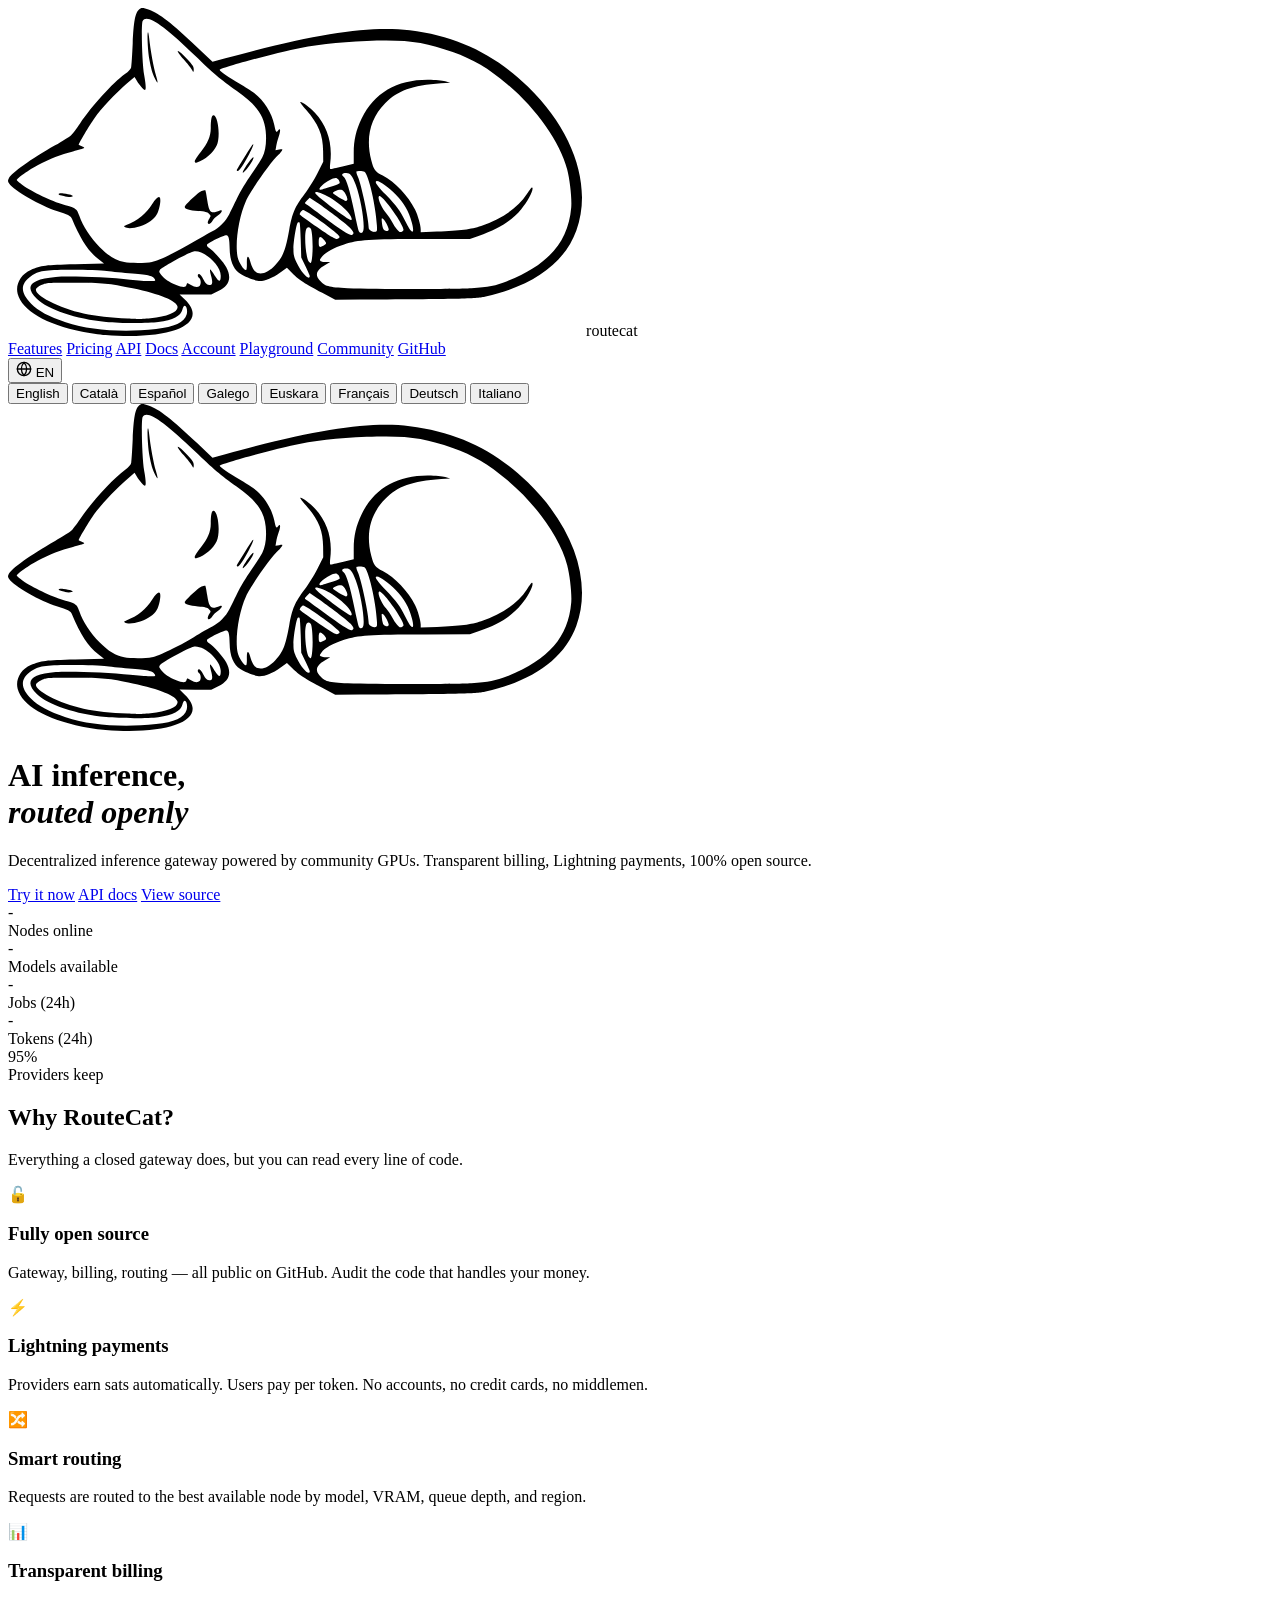
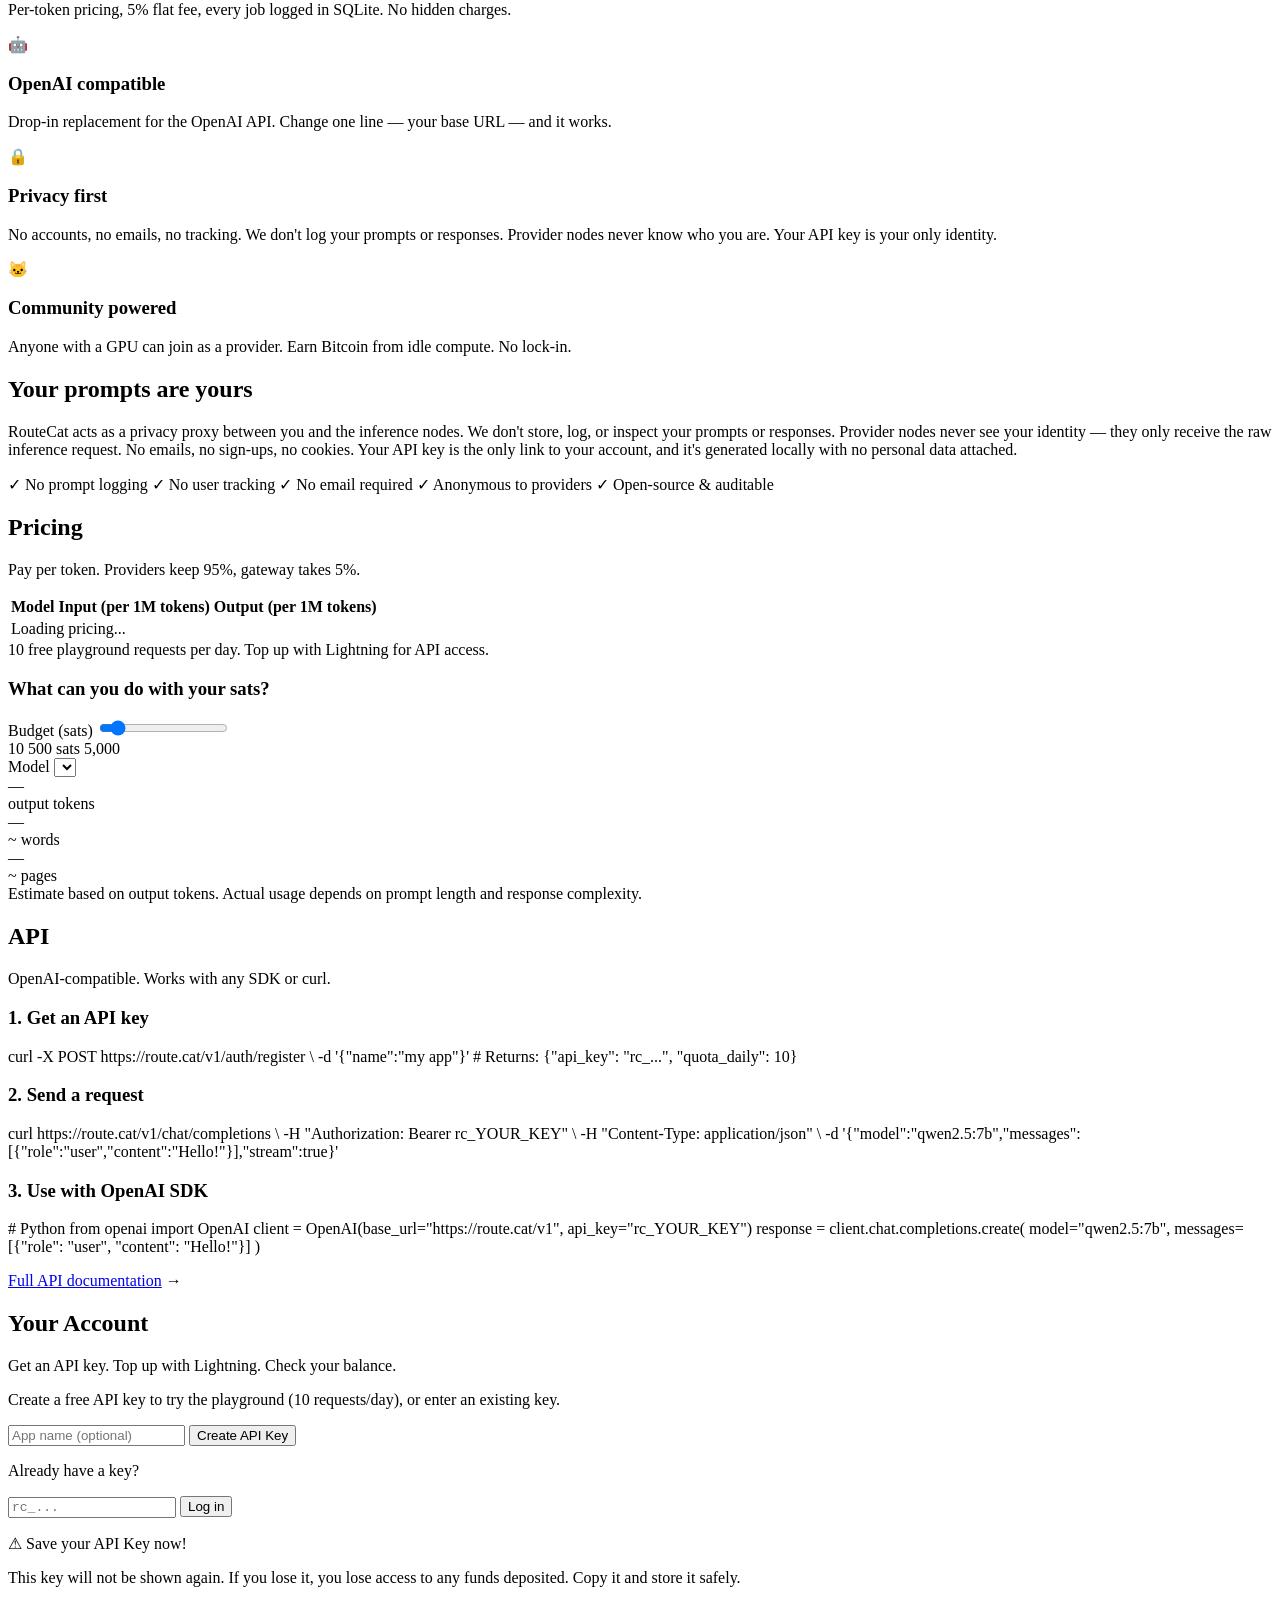
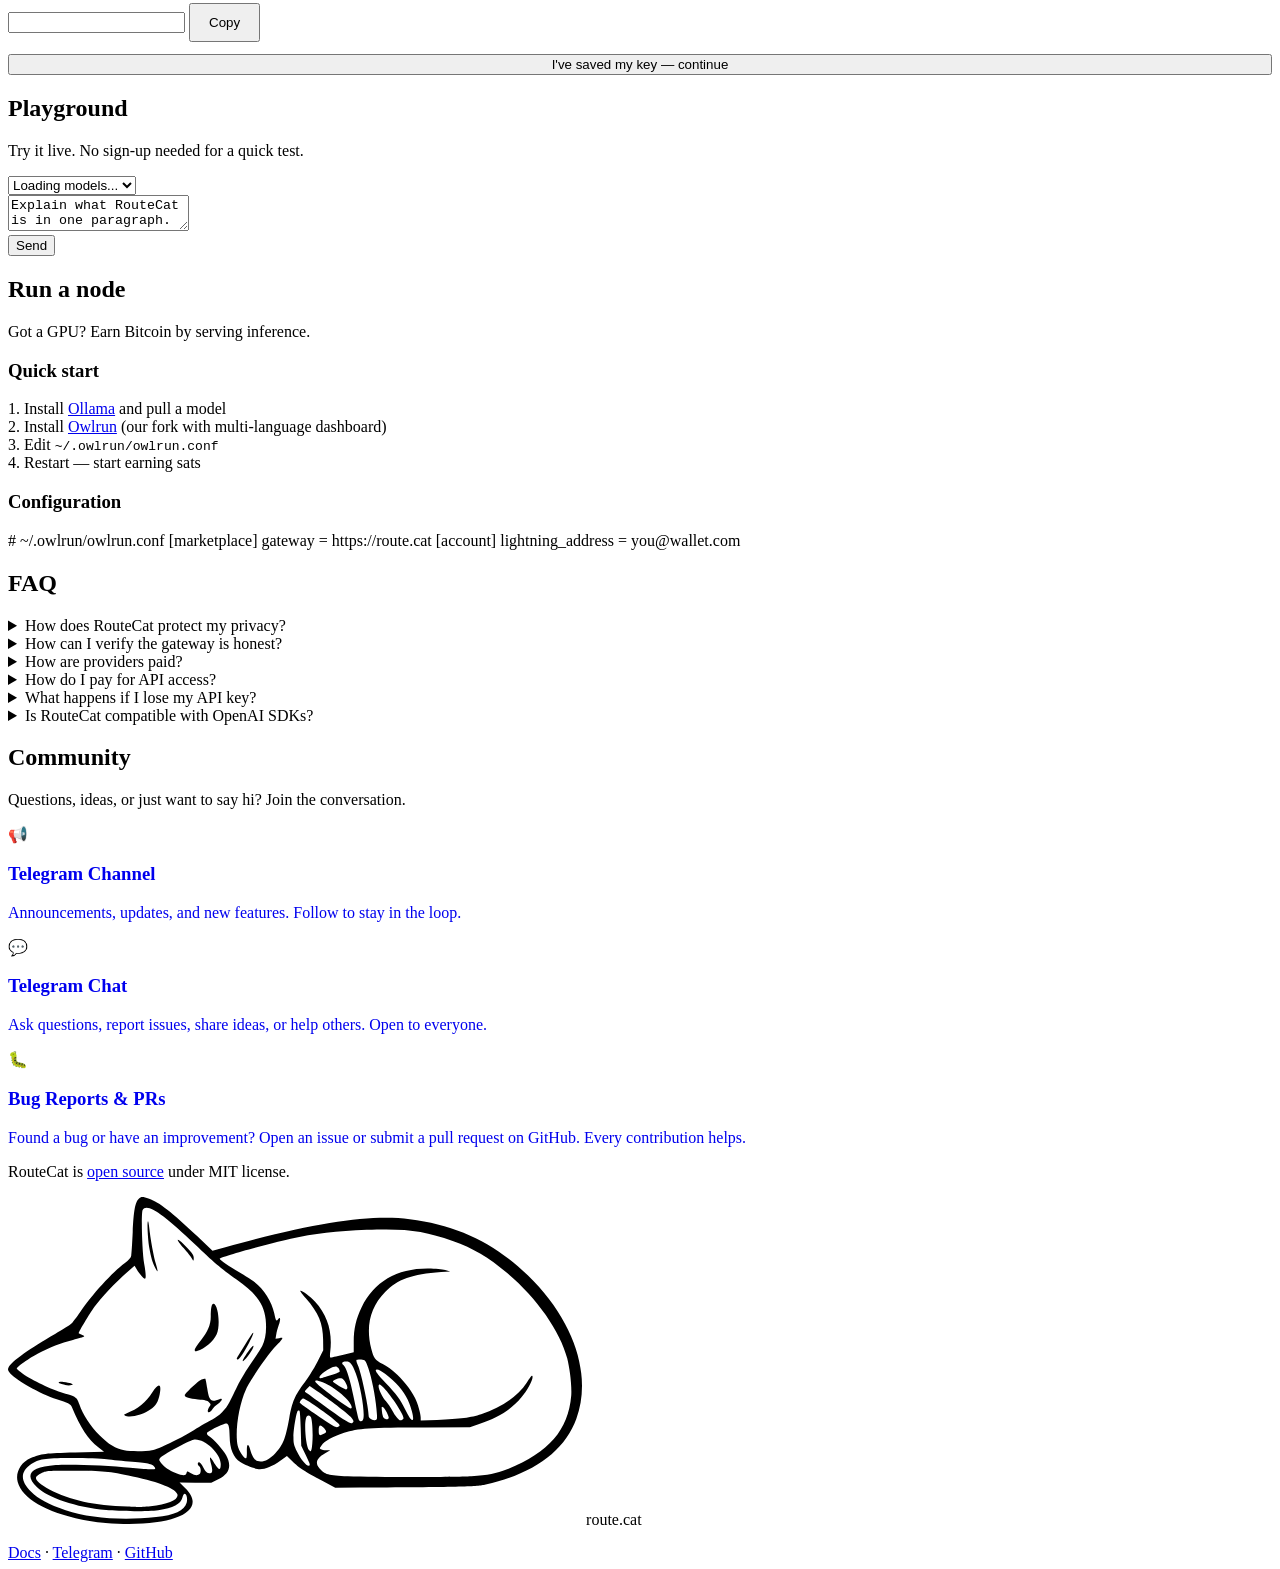
==== commit 0d584cf2: "v0.2.0: frontend separation, API docs, i18n (8 languages), security hardening Frontend: - Split mono" ====
--- a/internal/web/static/index.html
+++ b/internal/web/static/index.html
@@ -18,7 +18,8 @@
     <a href="/docs/" data-i18n="nav.docs">Docs</a>
     <a href="#account" data-i18n="nav.acct">Account</a>
     <a href="#playground" data-i18n="nav.pg">Playground</a>
-    <a href="https://github.com/aaronFortuno/routecat" target="_blank">GitHub</a>
+    <a href="#community" data-i18n="nav.community">Community</a>
+    <a href="https://github.com/routecat/routecat" target="_blank">GitHub</a>
   </div>
   <div class="lang-switcher">
     <button class="lang-globe" onclick="toggleLangDropdown()" aria-label="Language">
@@ -29,6 +30,11 @@
       <button onclick="switchLang('en')" data-lang="en">English</button>
       <button onclick="switchLang('ca')" data-lang="ca">Catal&agrave;</button>
       <button onclick="switchLang('es')" data-lang="es">Espa&ntilde;ol</button>
+      <button onclick="switchLang('gl')" data-lang="gl">Galego</button>
+      <button onclick="switchLang('eu')" data-lang="eu">Euskara</button>
+      <button onclick="switchLang('fr')" data-lang="fr">Fran&ccedil;ais</button>
+      <button onclick="switchLang('de')" data-lang="de">Deutsch</button>
+      <button onclick="switchLang('it')" data-lang="it">Italiano</button>
     </div>
   </div>
 </nav>
@@ -40,7 +46,7 @@
   <div class="hero-btns">
     <a href="#playground" class="btn btn-primary" data-i18n="hero.try">Try it now</a>
     <a href="/docs/" class="btn btn-outline" data-i18n="hero.docs">API docs</a>
-    <a href="https://github.com/aaronFortuno/routecat" class="btn btn-outline" target="_blank" data-i18n="hero.source">View source</a>
+    <a href="https://github.com/routecat/routecat" class="btn btn-outline" target="_blank" data-i18n="hero.source">View source</a>
   </div>
 </div>
 
@@ -303,7 +309,7 @@
   <div class="provider-grid">
     <div class="feature">
       <h3 data-i18n="prov.quickstart">Quick start</h3>
-      <p data-i18n="prov.quickstart.text">1. Install <a href="https://ollama.com">Ollama</a> and pull a model<br>2. Install <a href="https://github.com/aaronFortuno/owlrun">Owlrun</a> (our fork with multi-language dashboard)<br>3. Edit <code>~/.owlrun/owlrun.conf</code><br>4. Restart — start earning sats</p>
+      <p data-i18n="prov.quickstart.text">1. Install <a href="https://ollama.com">Ollama</a> and pull a model<br>2. Install <a href="https://github.com/routecat/owlrun">Owlrun</a> (our fork with multi-language dashboard)<br>3. Edit <code>~/.owlrun/owlrun.conf</code><br>4. Restart — start earning sats</p>
     </div>
     <div class="feature">
       <h3 data-i18n="prov.config">Configuration</h3>
@@ -329,7 +335,7 @@
     </details>
     <details class="faq-item">
       <summary data-i18n="faq.q2">How can I verify the gateway is honest?</summary>
-      <p data-i18n="faq.a2">Three ways: (1) The code is <a href="https://github.com/aaronFortuno/routecat">open source</a> — read it yourself. (2) The <code>/v1/stats</code> endpoint shows the exact git commit hash of the running binary — you can rebuild from source and compare. (3) The <code>/v1/audit</code> endpoint shows all completed jobs with token counts, earnings, and fees — no hidden charges.</p>
+      <p data-i18n="faq.a2">Three ways: (1) The code is <a href="https://github.com/routecat/routecat">open source</a> — read it yourself. (2) The <code>/v1/stats</code> endpoint shows the exact git commit hash of the running binary — you can rebuild from source and compare. (3) The <code>/v1/audit</code> endpoint shows all completed jobs with token counts, earnings, and fees — no hidden charges.</p>
     </details>
     <details class="faq-item">
       <summary data-i18n="faq.q3">How are providers paid?</summary>
@@ -347,19 +353,44 @@
       <summary data-i18n="faq.q6">Is RouteCat compatible with OpenAI SDKs?</summary>
       <p data-i18n="faq.a6">Yes. Set <code>base_url="https://route.cat/v1"</code> and your API key in any OpenAI-compatible client (Python, Node.js, curl). Streaming, chat completions, and model listing all work the same way.</p>
     </details>
+  </div>
+</section>
+
+<!-- Community -->
+<section id="community">
+  <h2 data-i18n="community.title">Community</h2>
+  <p class="subtitle" data-i18n="community.sub">Questions, ideas, or just want to say hi? Join the conversation.</p>
+  <div class="features" style="grid-template-columns: repeat(auto-fit, minmax(240px, 1fr))">
+    <a href="https://t.me/routecat" target="_blank" class="feature" style="text-decoration:none">
+      <div class="feature-icon">&#x1f4e2;</div>
+      <h3 data-i18n="community.channel.t">Telegram Channel</h3>
+      <p data-i18n="community.channel.p">Announcements, updates, and new features. Follow to stay in the loop.</p>
+    </a>
+    <a href="https://t.me/routecatchat" target="_blank" class="feature" style="text-decoration:none">
+      <div class="feature-icon">&#x1f4ac;</div>
+      <h3 data-i18n="community.chat.t">Telegram Chat</h3>
+      <p data-i18n="community.chat.p">Ask questions, report issues, share ideas, or help others. Open to everyone.</p>
+    </a>
+    <a href="https://github.com/routecat/routecat/issues" target="_blank" class="feature" style="text-decoration:none">
+      <div class="feature-icon">&#x1f41b;</div>
+      <h3 data-i18n="community.issues.t">Bug Reports &amp; PRs</h3>
+      <p data-i18n="community.issues.p">Found a bug or have an improvement? Open an issue or submit a pull request on GitHub. Every contribution helps.</p>
+    </a>
   </div>
 </section>
 
 <footer>
   <div class="footer-inner">
     <div>
-      <p data-i18n="footer.oss">RouteCat is <a href="https://github.com/aaronFortuno/routecat">open source</a> under MIT license.</p>
+      <p data-i18n="footer.oss">RouteCat is <a href="https://github.com/routecat/routecat">open source</a> under MIT license.</p>
       <p style="margin-top:4px"><img src="/logo.svg" alt="RouteCat" class="footer-logo"> route.cat</p>
     </div>
     <div class="footer-links">
       <a href="/docs/" data-i18n="nav.docs">Docs</a>
       <span>&middot;</span>
-      <a href="https://github.com/aaronFortuno/routecat">GitHub</a>
+      <a href="https://t.me/routecat">Telegram</a>
+      <span>&middot;</span>
+      <a href="https://github.com/routecat/routecat">GitHub</a>
     </div>
   </div>
 </footer>
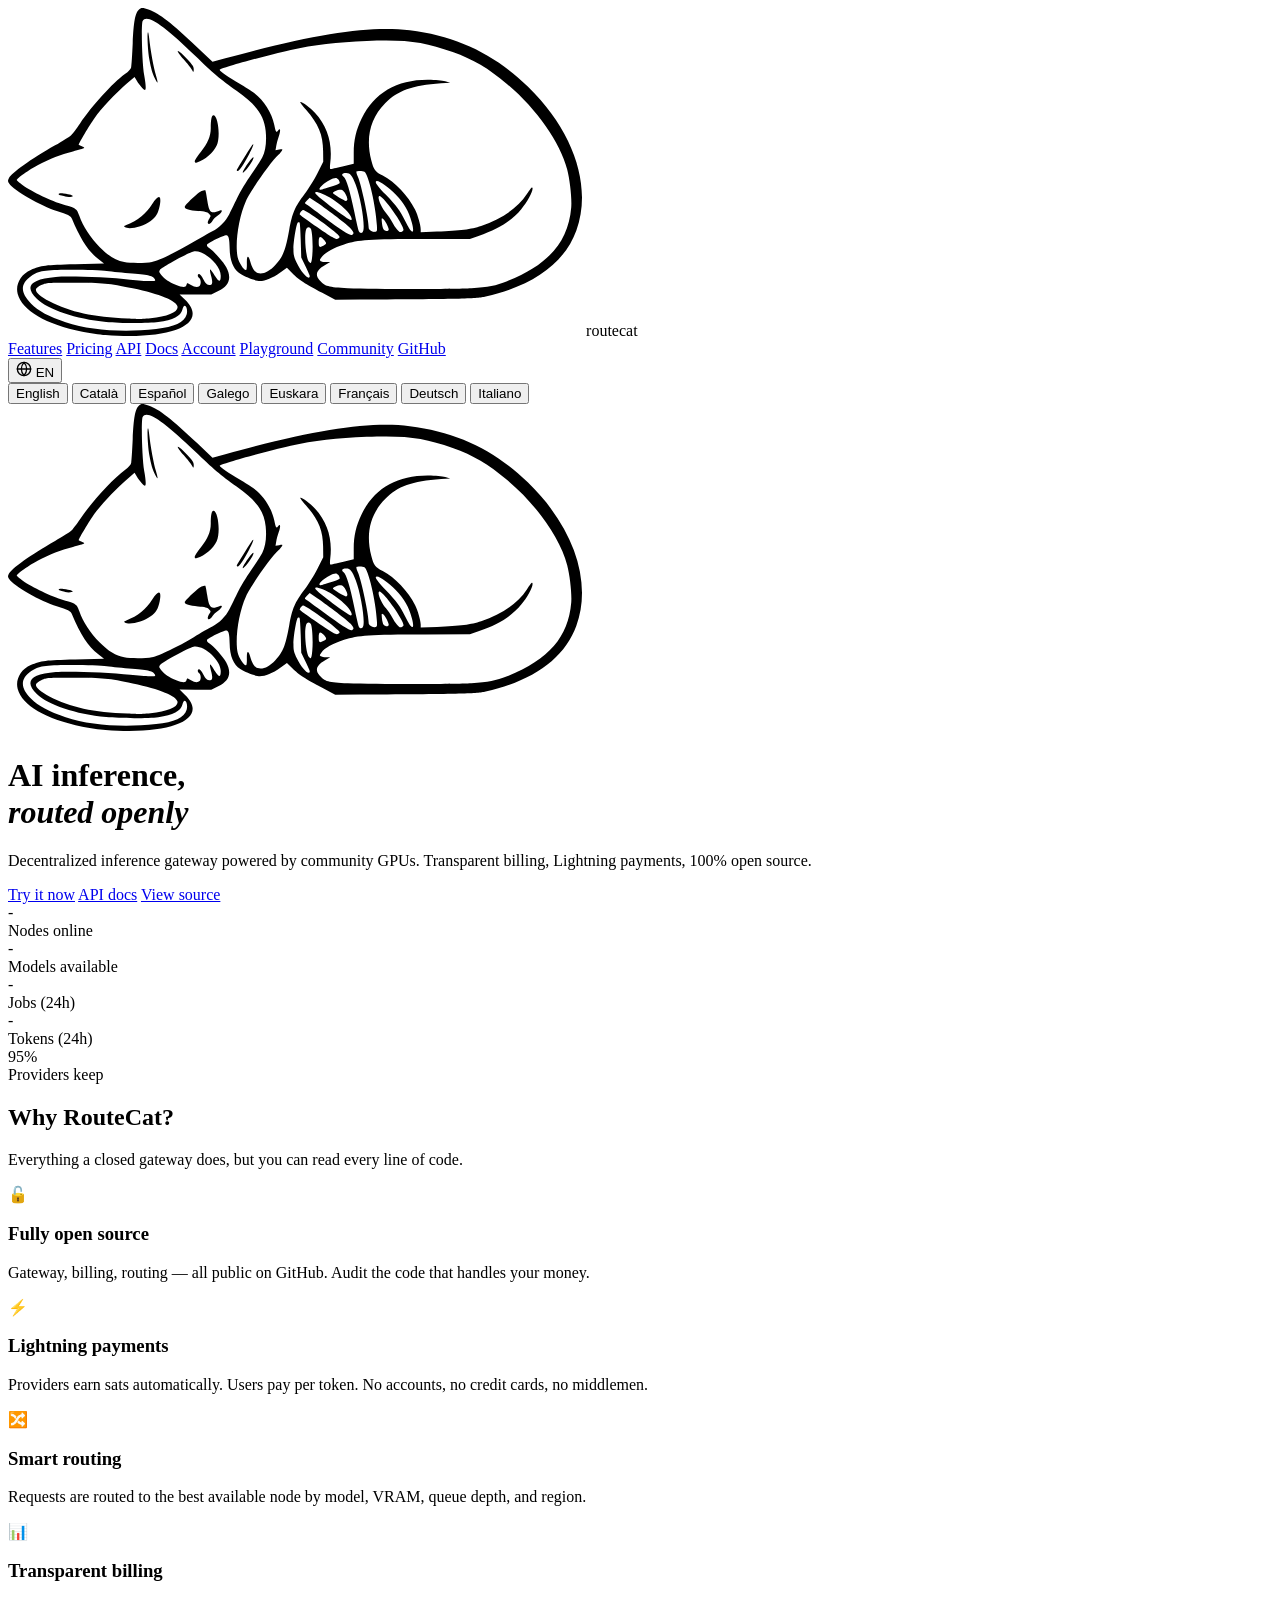
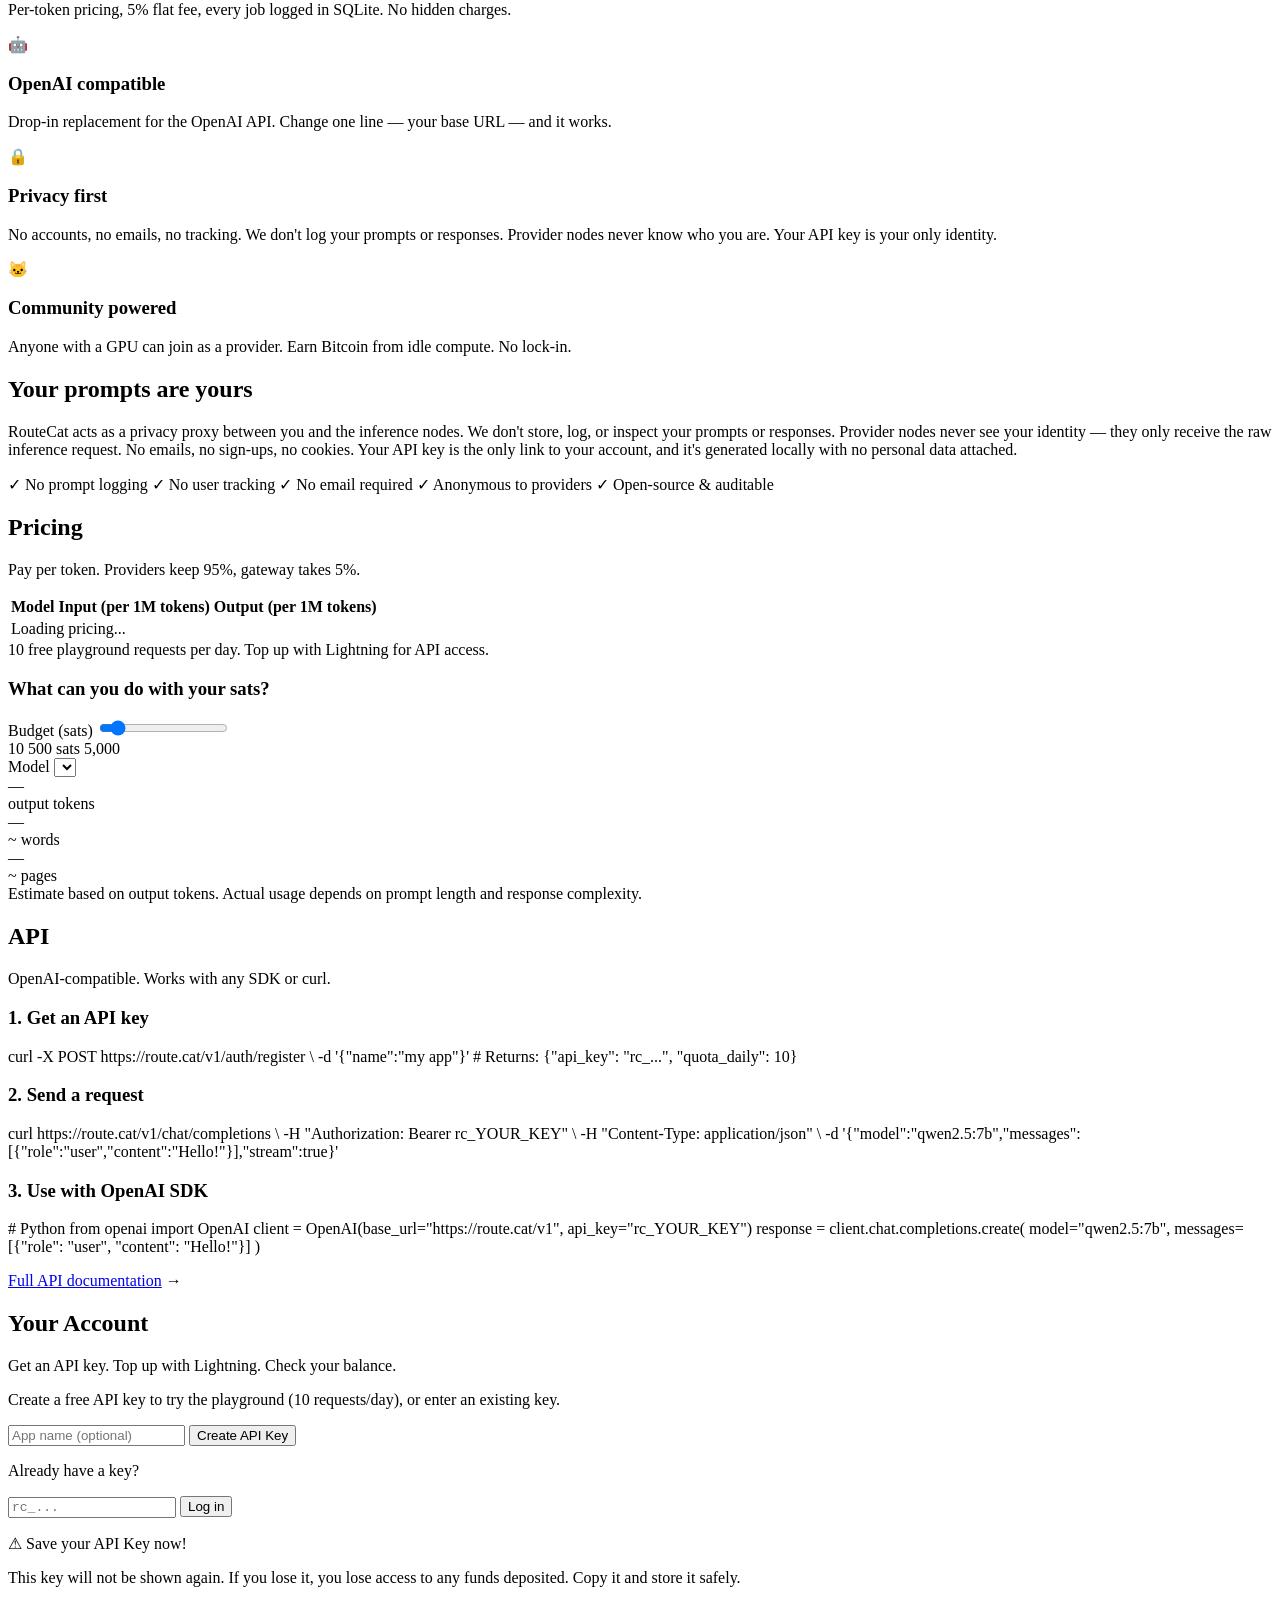
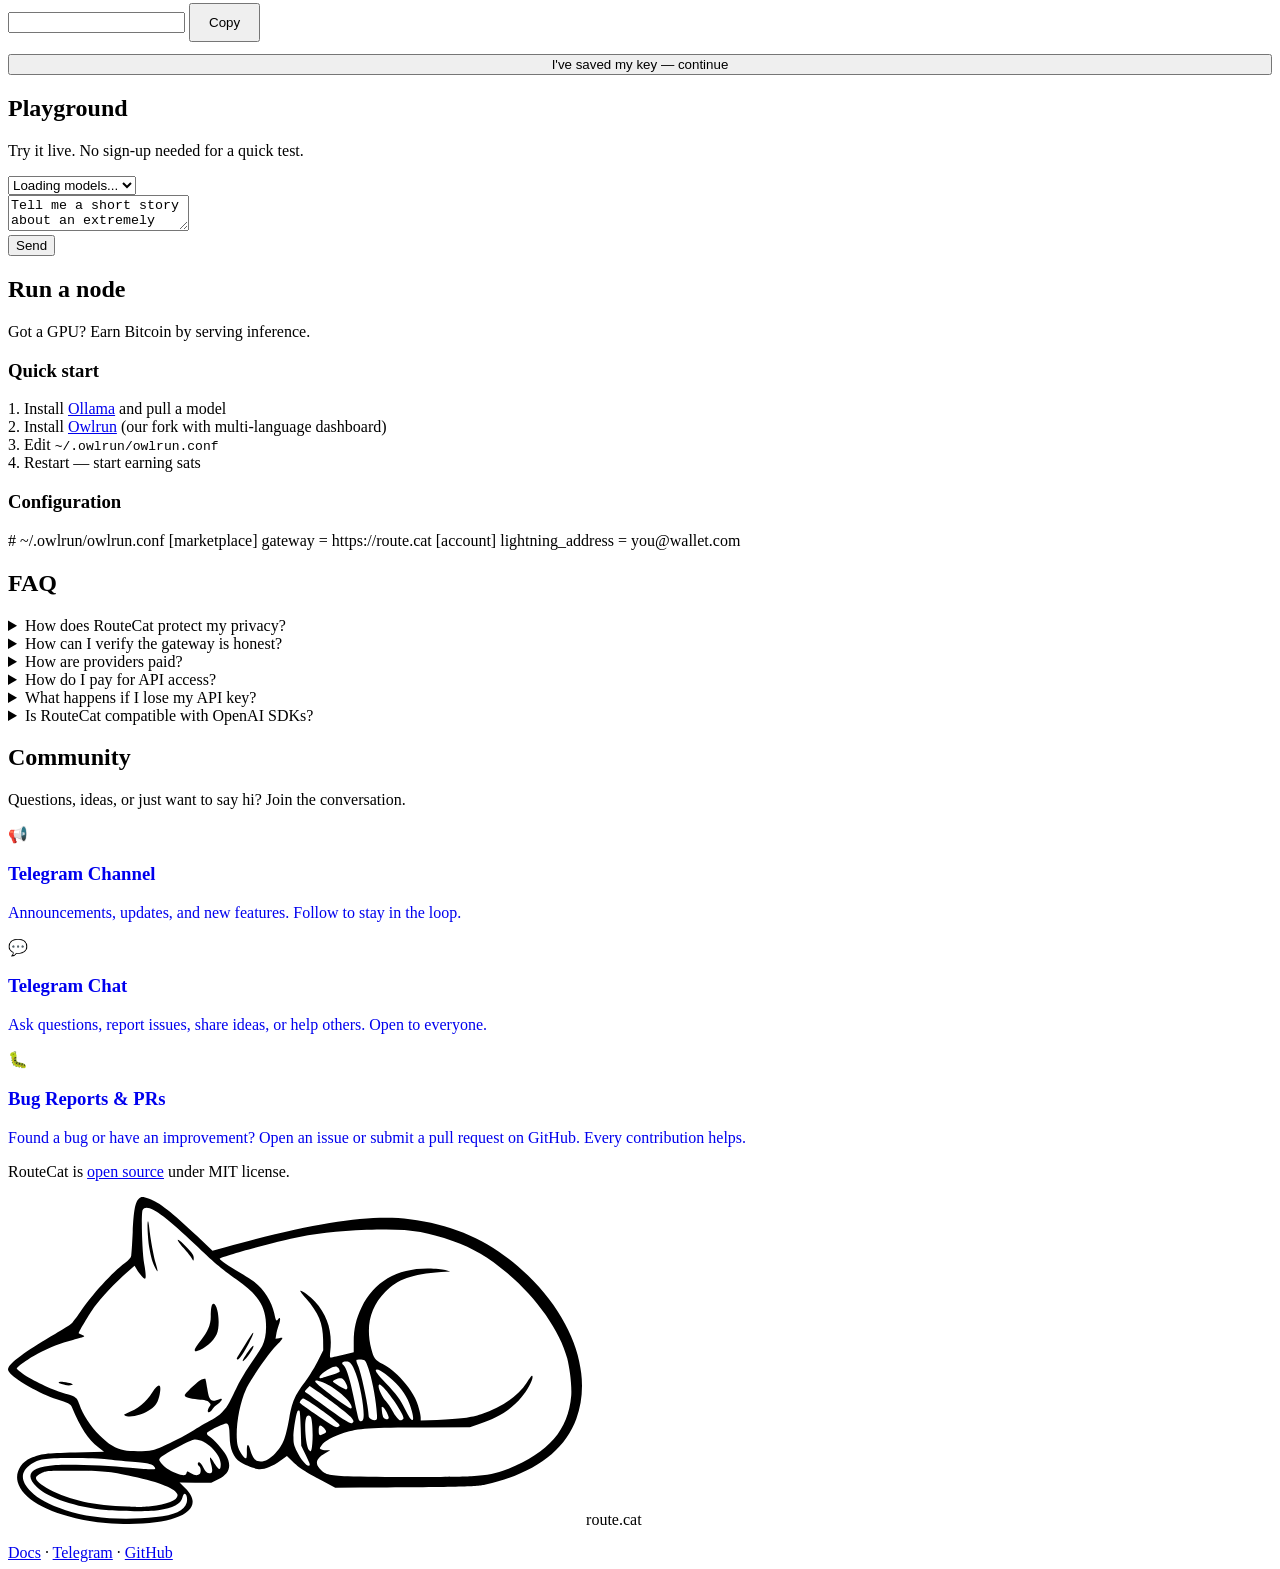
==== commit 9a788e4f: "fix: free tier not deducting balance, update playground prompt - Free tier playground requests now c" ====
--- a/internal/web/static/index.html
+++ b/internal/web/static/index.html
@@ -293,7 +293,7 @@
       <select id="pg-model"><option value="" data-i18n="pg.loading">Loading models...</option></select>
     </div>
     <div class="pg-row">
-      <textarea id="pg-input" placeholder="Type your message...">Explain what RouteCat is in one paragraph.</textarea>
+      <textarea id="pg-input" placeholder="Type your message...">Tell me a short story about an extremely lazy cat who accidentally becomes the world's best message router.</textarea>
     </div>
     <div class="pg-row">
       <button class="btn btn-primary" onclick="runPlayground()" id="pg-btn" style="flex:none" data-i18n="pg.send">Send</button>
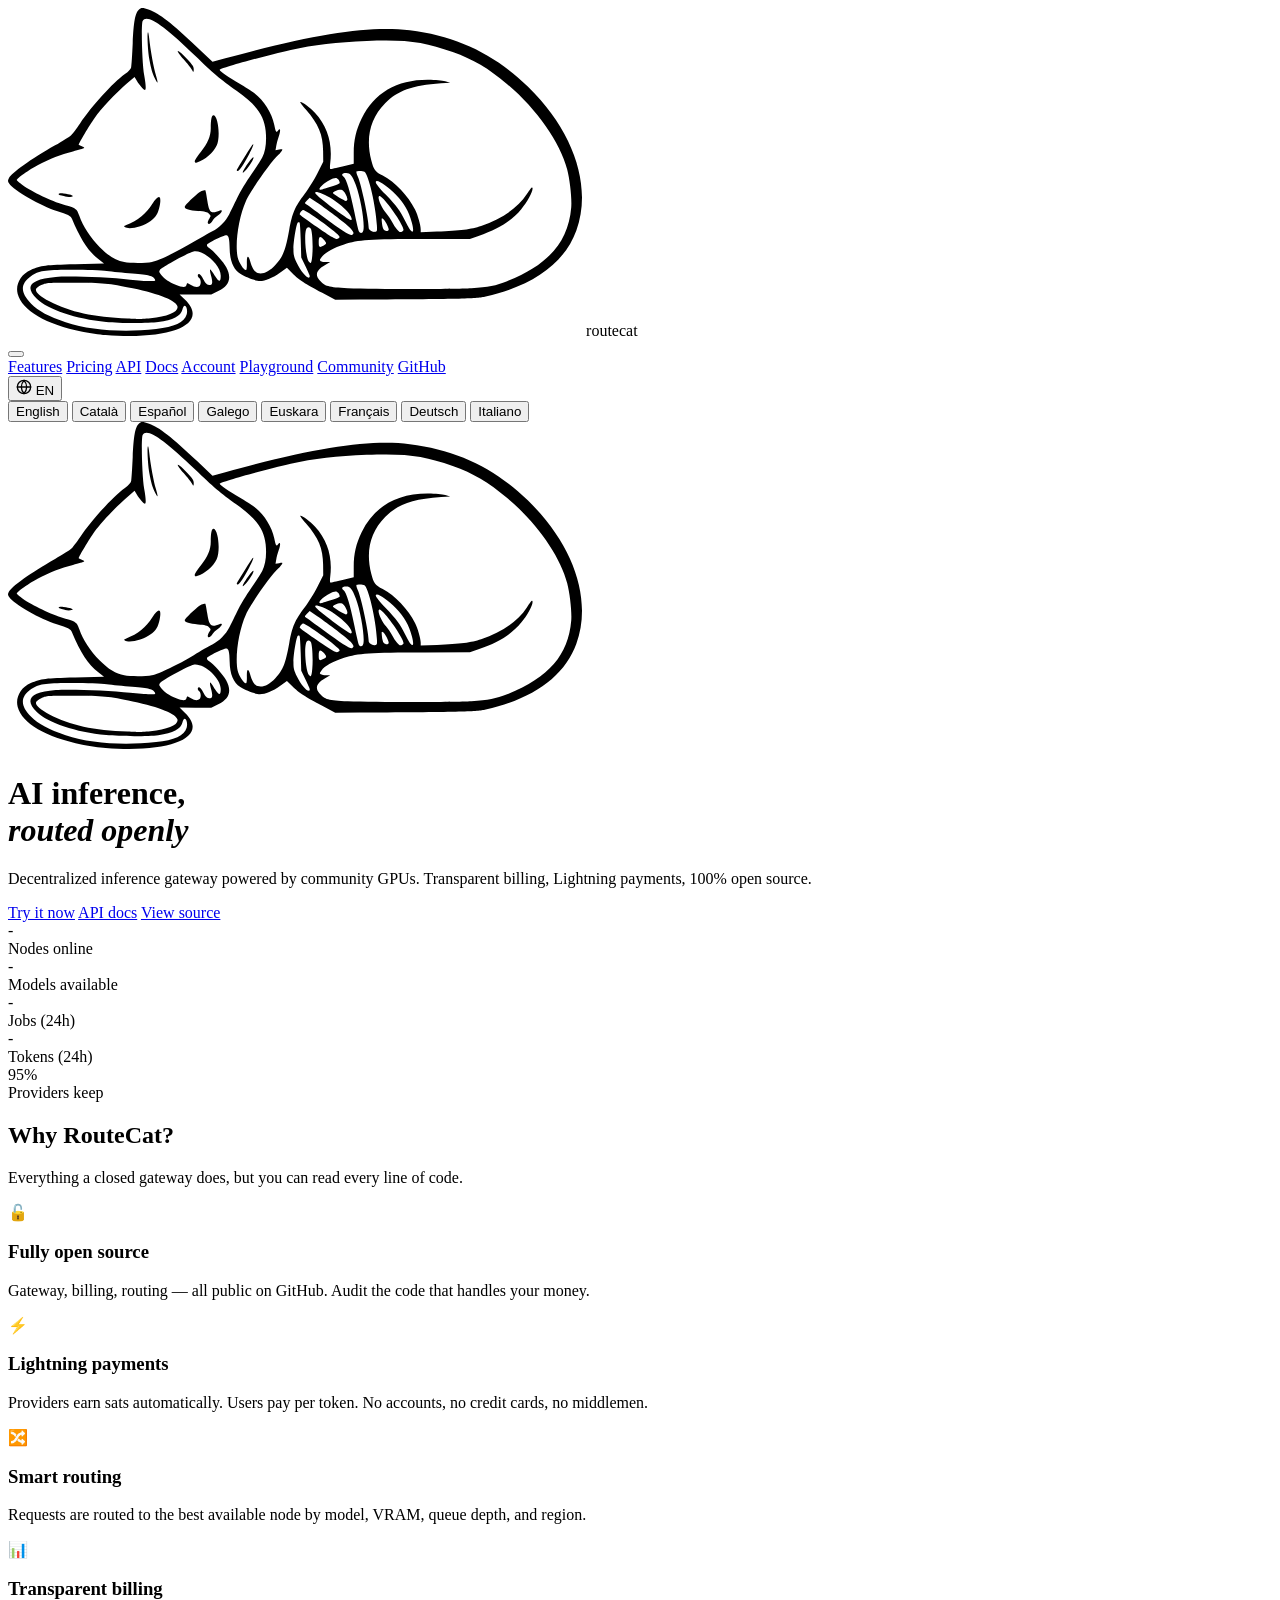
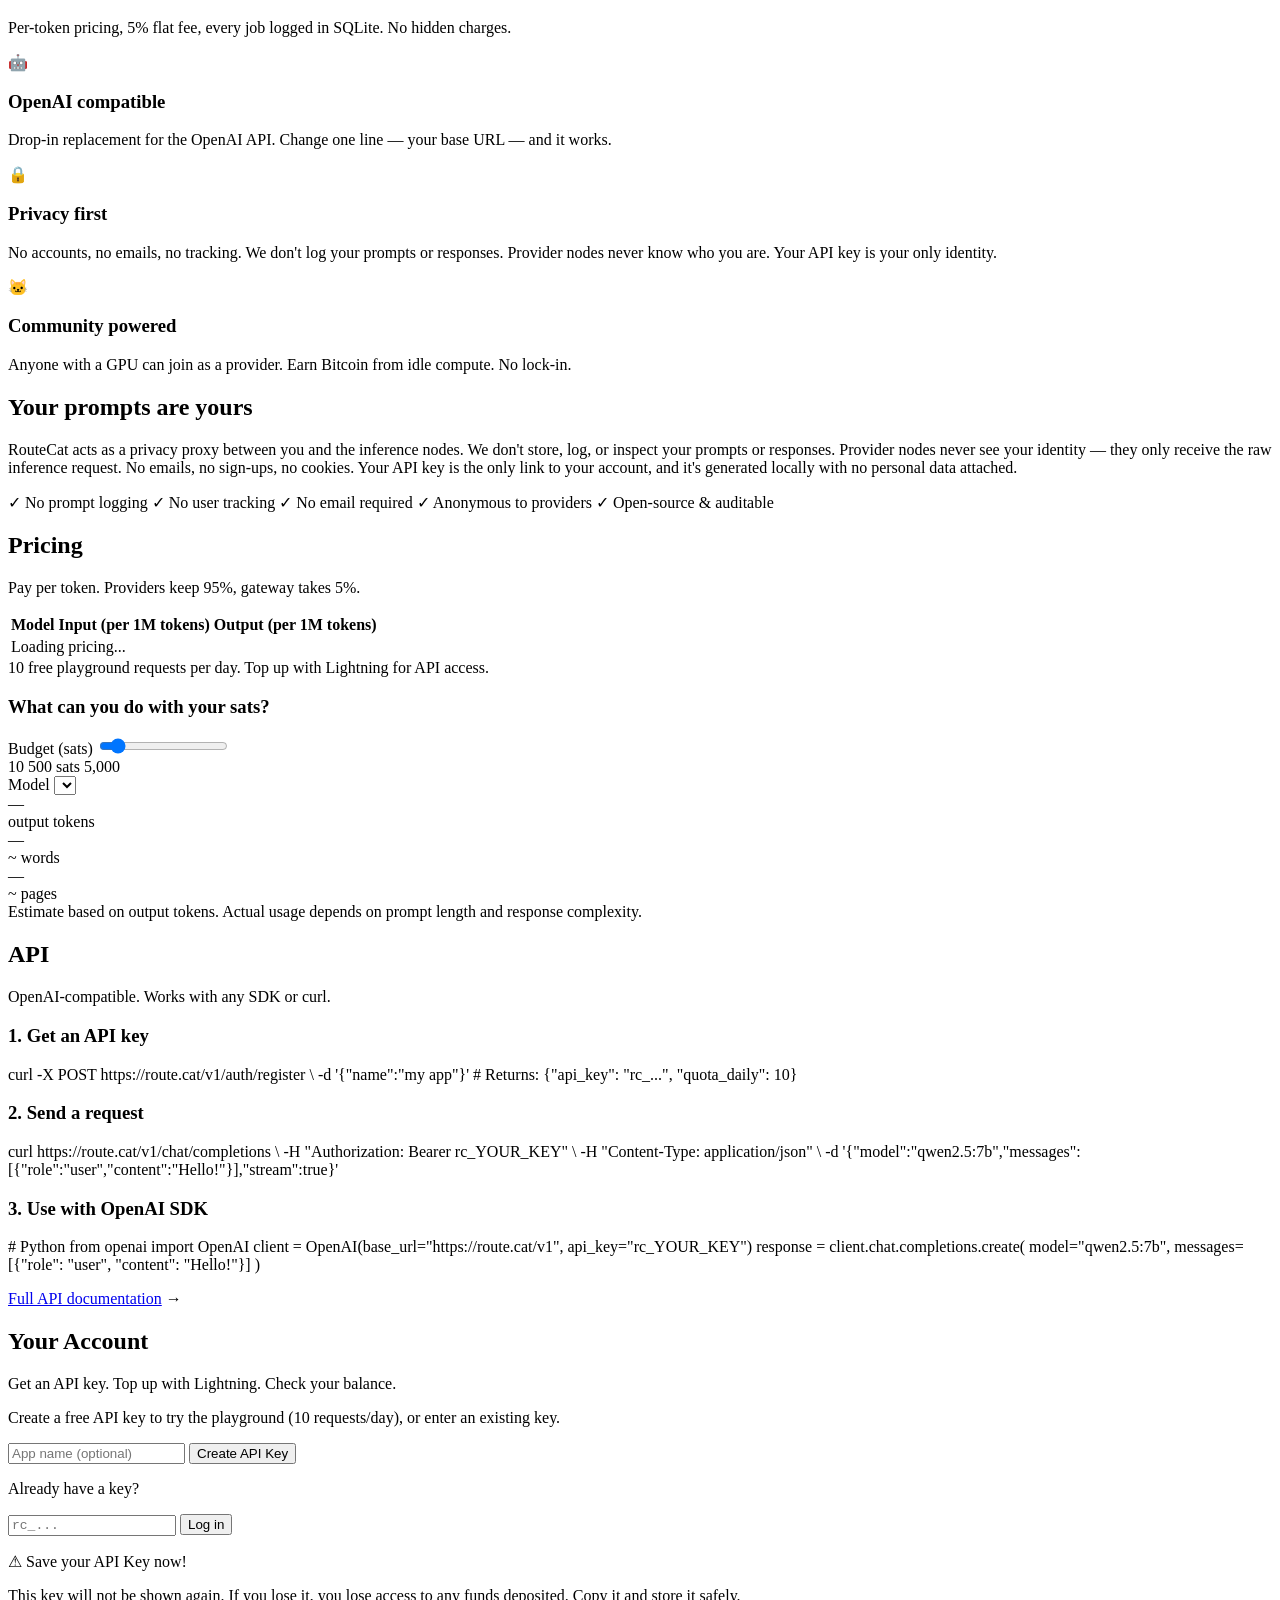
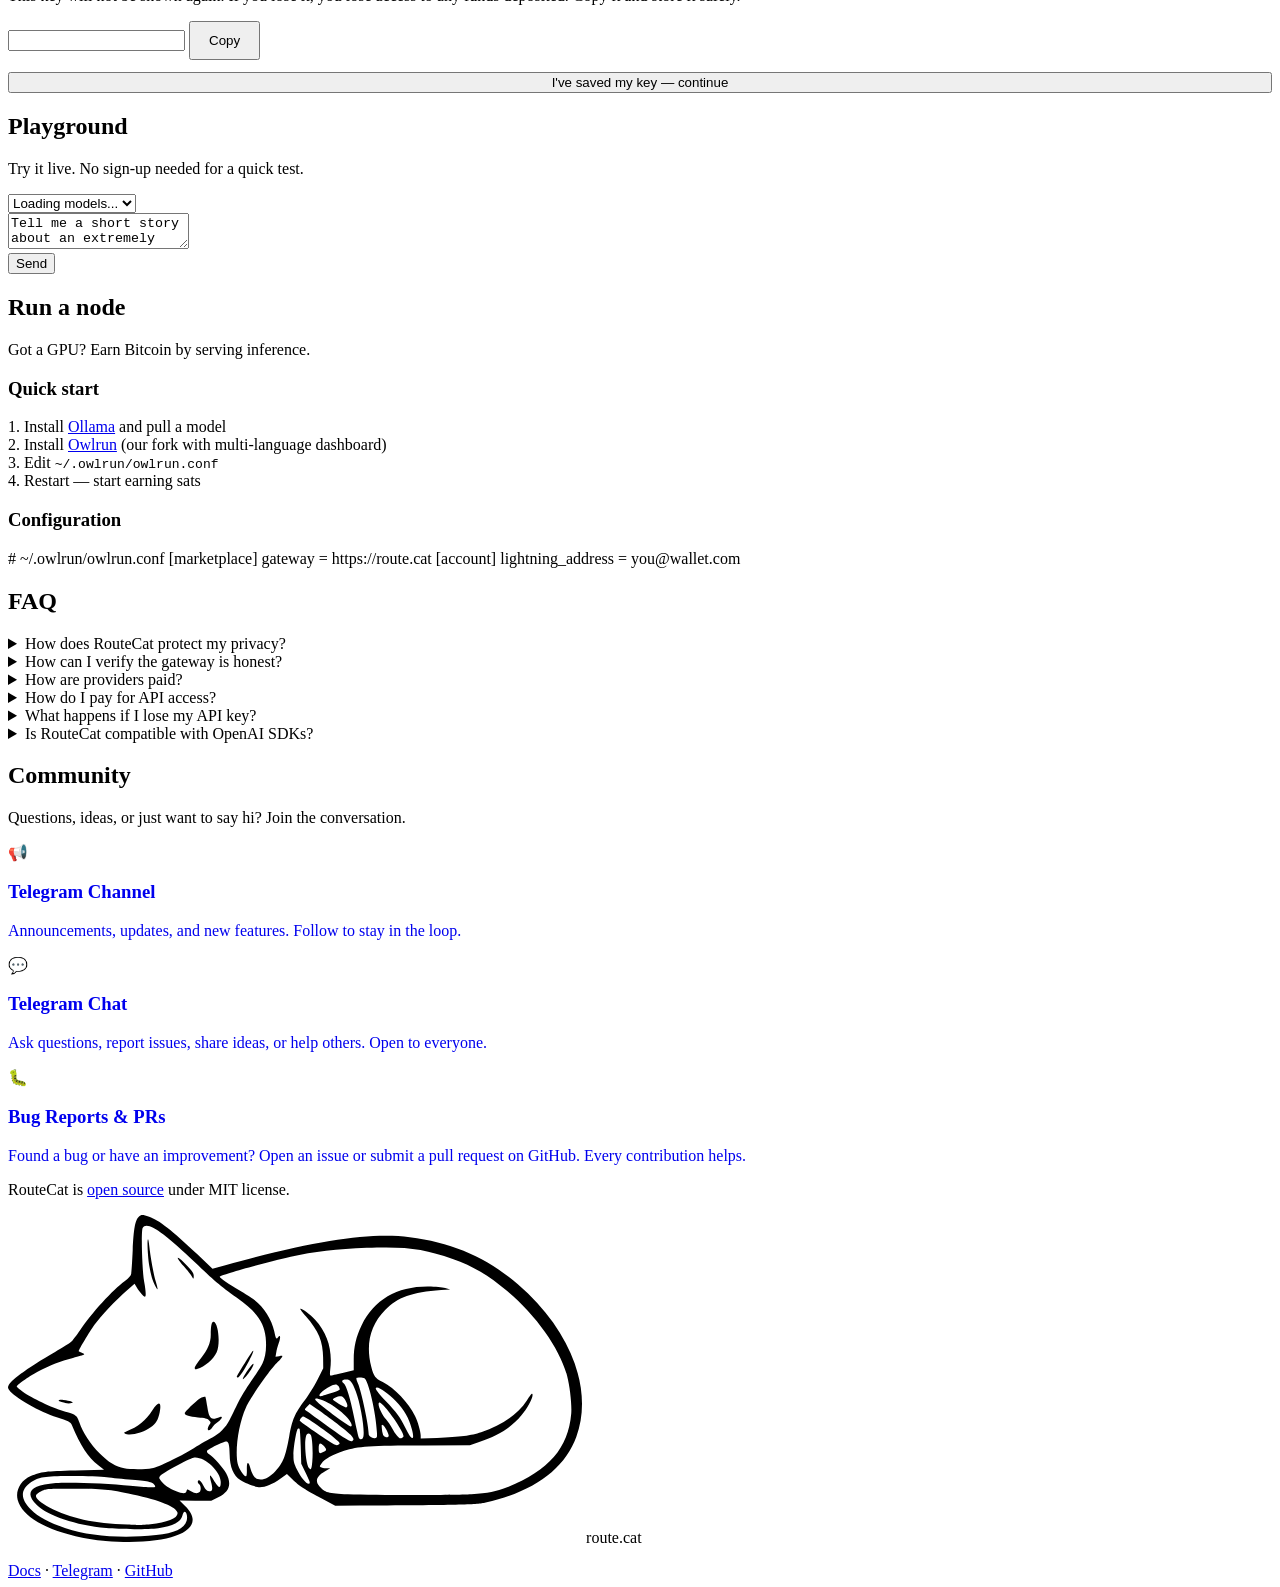
==== commit 026355f5: "feat(web): add mobile hamburger navigation Nav links collapsed behind a hamburger toggle on <768px v" ====
--- a/internal/web/static/index.html
+++ b/internal/web/static/index.html
@@ -5,12 +5,16 @@
 <meta name="viewport" content="width=device-width, initial-scale=1">
 <title>RouteCat — Open-Source AI Inference Gateway</title>
 <meta name="description" content="Decentralized, transparent AI inference powered by community GPUs. Pay with Lightning. 100% open source.">
+<link rel="icon" href="/favicon.svg" type="image/svg+xml">
 <link rel="stylesheet" href="/style.css">
 </head>
 <body>
 
 <nav>
   <div class="nav-logo"><img src="/logo.svg" alt="RouteCat" class="logo-img"> route<span>cat</span></div>
+  <button class="nav-toggle" onclick="toggleNav()" aria-label="Menu">
+    <span></span><span></span><span></span>
+  </button>
   <div class="nav-links">
     <a href="#features" data-i18n="nav.feat">Features</a>
     <a href="#pricing" data-i18n="nav.price">Pricing</a>
